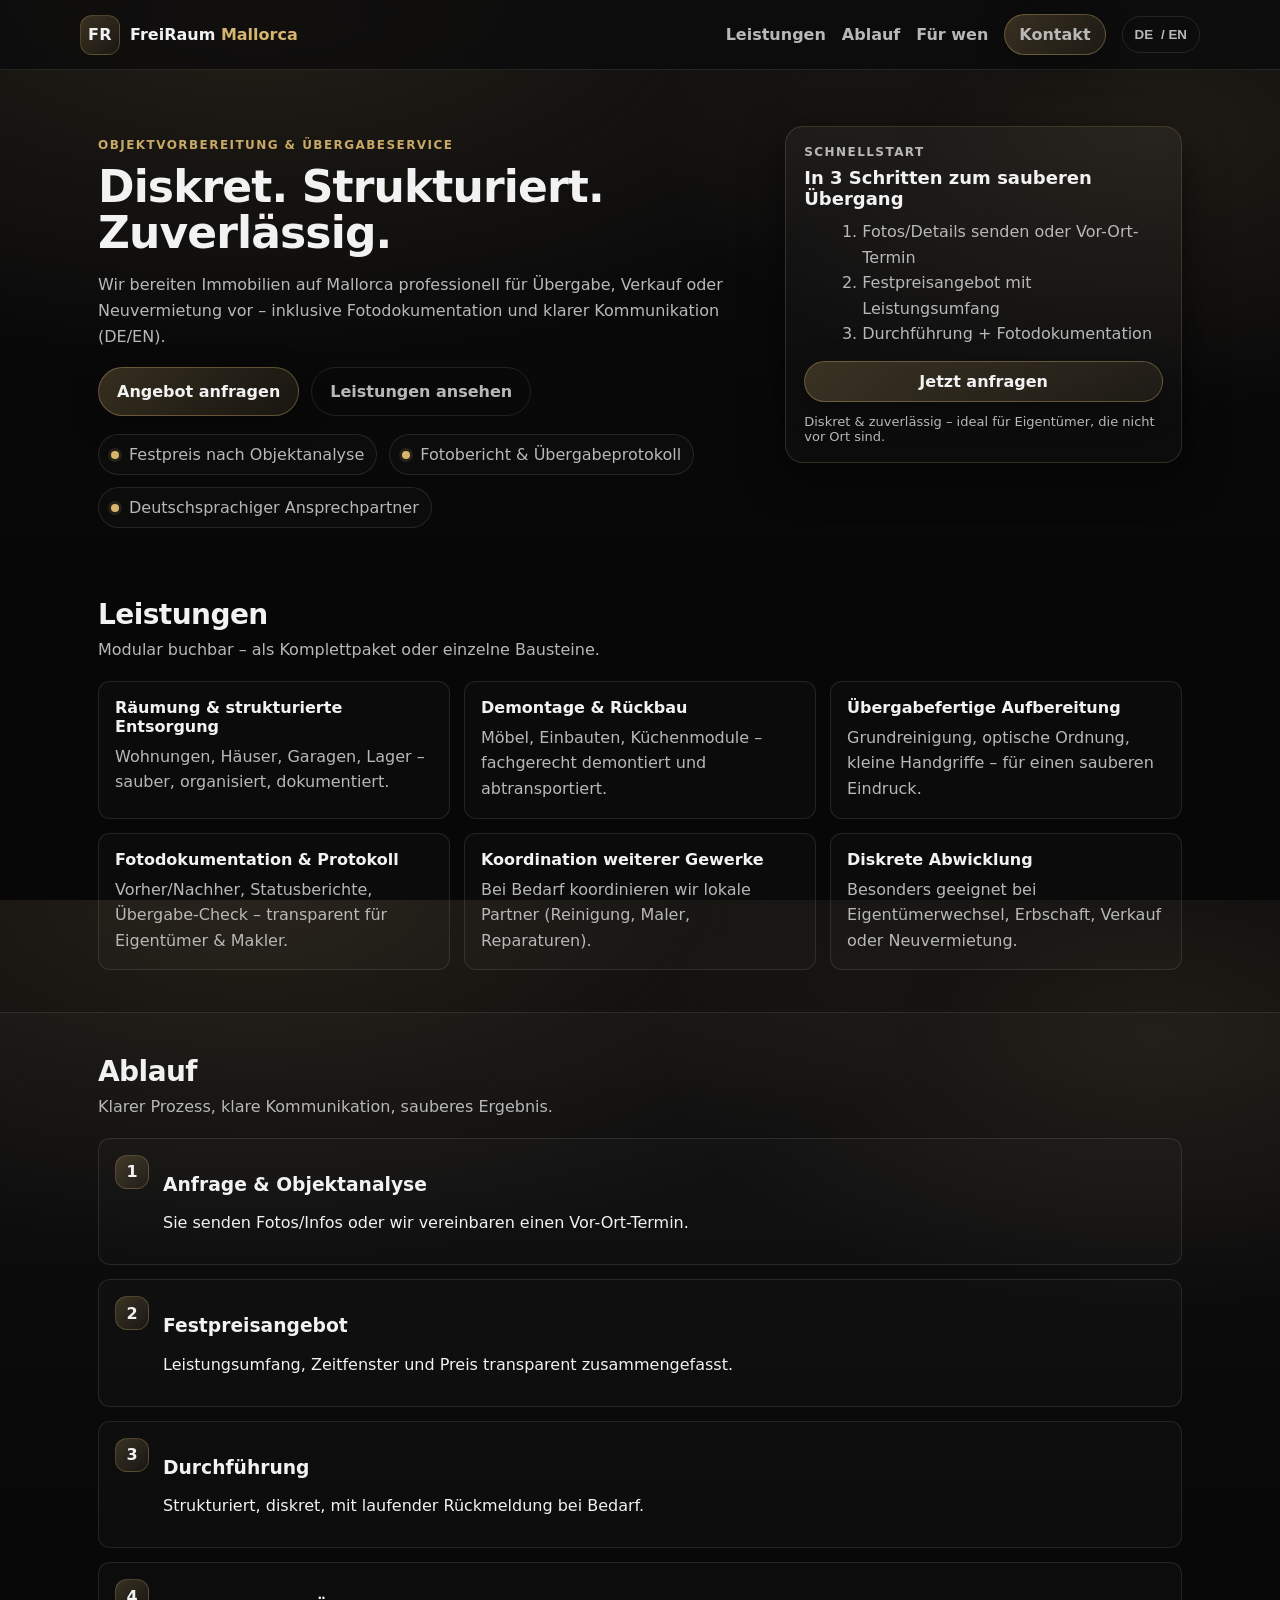
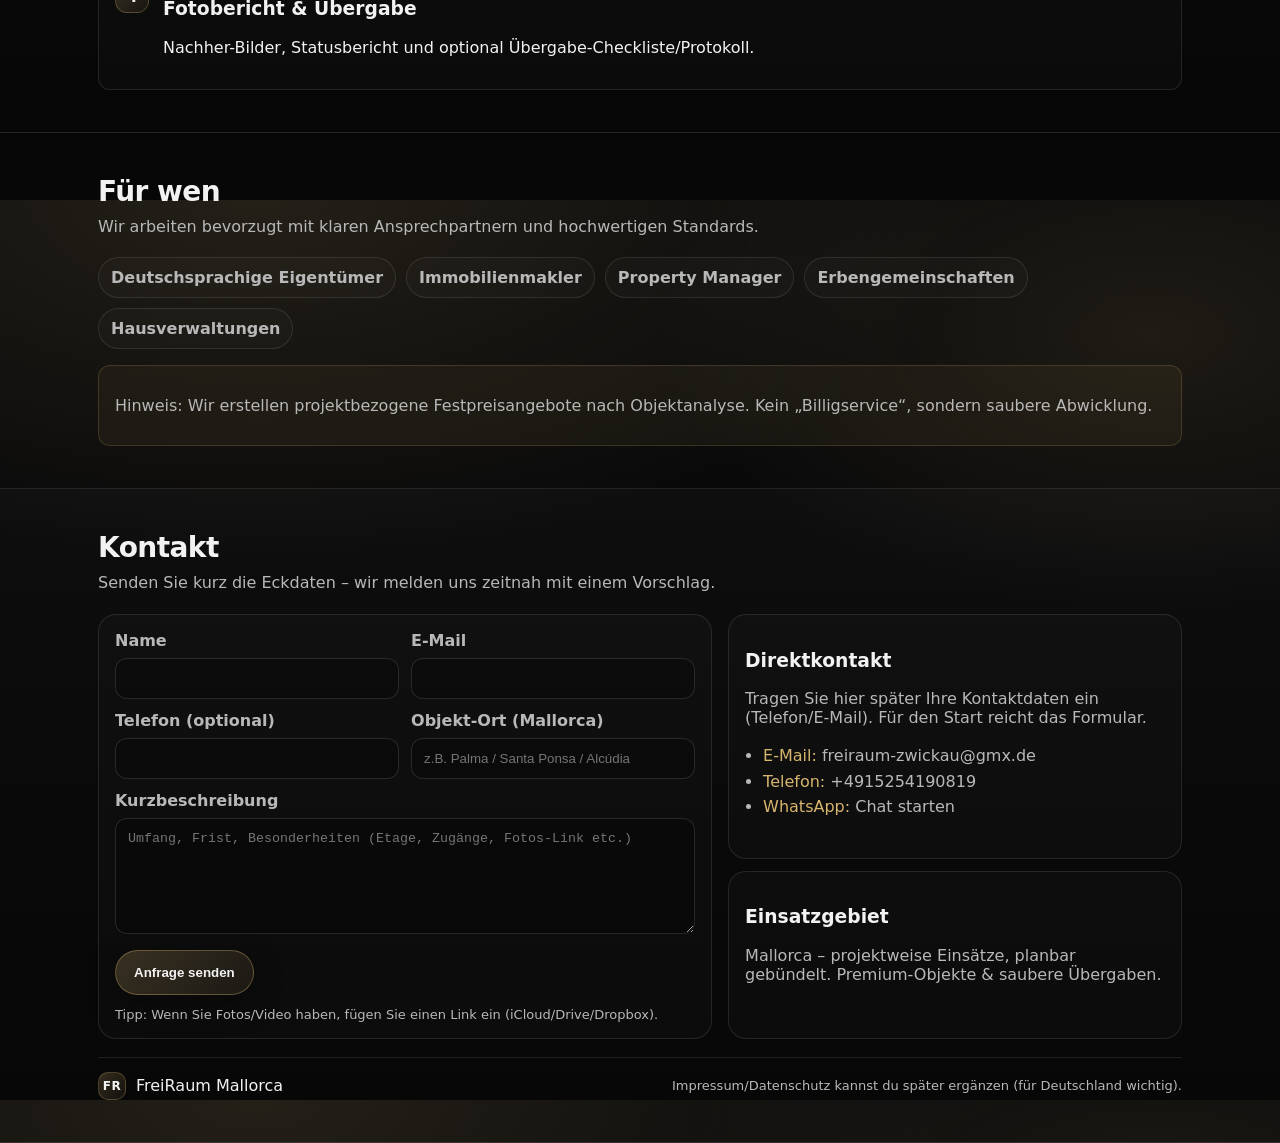
==== index.html @ 73b58bc7 "Add files via upload" ====
<!doctype html>
<html lang="de" data-lang="de">
<head>
  <meta charset="utf-8" />
  <meta name="viewport" content="width=device-width, initial-scale=1" />
  <title>FreiRaum Mallorca – Objektvorbereitung & Übergabeservice</title>
  <meta name="description" content="FreiRaum Mallorca: Diskrete Objektvorbereitung & Übergabeservice für deutschsprachige Eigentümer und Makler auf Mallorca. DE/EN. Struktur, Diskretion, Verlässlichkeit." />
  <meta name="theme-color" content="#0b0b0c" />

  <!-- Open Graph -->
  <meta property="og:title" content="FreiRaum Mallorca" />
  <meta property="og:description" content="Objektvorbereitung & Übergabeservice auf Mallorca – diskret, strukturiert, zuverlässig. DE/EN." />
  <meta property="og:type" content="website" />

  <link rel="stylesheet" href="styles.css" />
</head>

<body>
  <header class="header">
    <div class="container header__inner">
      <a class="brand" href="#top" aria-label="FreiRaum Mallorca">
        <span class="brand__mark">FR</span>
        <span class="brand__name">FreiRaum <span class="gold">Mallorca</span></span>
      </a>

      <nav class="nav">
        <a href="#leistungen" data-i18n="nav.services">Leistungen</a>
        <a href="#ablauf" data-i18n="nav.process">Ablauf</a>
        <a href="#zielgruppen" data-i18n="nav.forWhom">Für wen</a>
        <a href="#kontakt" class="btn btn--sm" data-i18n="nav.contact">Kontakt</a>

        <button class="lang" id="langBtn" type="button" aria-label="Sprache wechseln">
          <span class="lang__pill"><span id="langLabel">DE</span> / EN</span>
        </button>
      </nav>
    </div>
  </header>

  <main id="top">
    <!-- HERO -->
    <section class="hero">
      <div class="container hero__inner">
        <div class="hero__copy">
          <p class="kicker" data-i18n="hero.kicker">Objektvorbereitung & Übergabeservice</p>
          <h1 class="title" data-i18n="hero.title">
            Diskret. Strukturiert. Zuverlässig.
          </h1>
          <p class="subtitle" data-i18n="hero.subtitle">
            Wir bereiten Immobilien auf Mallorca professionell für Übergabe, Verkauf oder Neuvermietung vor – inklusive Fotodokumentation und klarer Kommunikation (DE/EN).
          </p>

          <div class="hero__cta">
            <a class="btn" href="#kontakt" data-i18n="hero.ctaPrimary">Angebot anfragen</a>
            <a class="btn btn--ghost" href="#leistungen" data-i18n="hero.ctaSecondary">Leistungen ansehen</a>
          </div>

          <div class="trust">
            <div class="trust__item">
              <span class="dot"></span><span data-i18n="hero.trust1">Festpreis nach Objektanalyse</span>
            </div>
            <div class="trust__item">
              <span class="dot"></span><span data-i18n="hero.trust2">Fotobericht & Übergabeprotokoll</span>
            </div>
            <div class="trust__item">
              <span class="dot"></span><span data-i18n="hero.trust3">Deutschsprachiger Ansprechpartner</span>
            </div>
          </div>
        </div>

        <div class="hero__card">
          <div class="card">
            <p class="card__eyebrow" data-i18n="card.eyebrow">Schnellstart</p>
            <h3 class="card__title" data-i18n="card.title">In 3 Schritten zum sauberen Übergang</h3>
            <ol class="steps">
              <li data-i18n="card.step1">Fotos/Details senden oder Vor-Ort-Termin</li>
              <li data-i18n="card.step2">Festpreisangebot mit Leistungsumfang</li>
              <li data-i18n="card.step3">Durchführung + Fotodokumentation</li>
            </ol>
            <a class="btn btn--sm btn--wide" href="#kontakt" data-i18n="card.cta">Jetzt anfragen</a>
            <p class="card__note" data-i18n="card.note">
              Diskret & zuverlässig – ideal für Eigentümer, die nicht vor Ort sind.
            </p>
          </div>
        </div>
      </div>
    </section>

    <!-- SERVICES -->
    <section class="section" id="leistungen">
      <div class="container">
        <div class="section__head">
          <h2 data-i18n="services.title">Leistungen</h2>
          <p data-i18n="services.subtitle">Modular buchbar – als Komplettpaket oder einzelne Bausteine.</p>
        </div>

        <div class="grid">
          <article class="tile">
            <h3 data-i18n="services.s1.title">Räumung & strukturierte Entsorgung</h3>
            <p data-i18n="services.s1.desc">Wohnungen, Häuser, Garagen, Lager – sauber, organisiert, dokumentiert.</p>
          </article>
          <article class="tile">
            <h3 data-i18n="services.s2.title">Demontage & Rückbau</h3>
            <p data-i18n="services.s2.desc">Möbel, Einbauten, Küchenmodule – fachgerecht demontiert und abtransportiert.</p>
          </article>
          <article class="tile">
            <h3 data-i18n="services.s3.title">Übergabefertige Aufbereitung</h3>
            <p data-i18n="services.s3.desc">Grundreinigung, optische Ordnung, kleine Handgriffe – für einen sauberen Eindruck.</p>
          </article>
          <article class="tile">
            <h3 data-i18n="services.s4.title">Fotodokumentation & Protokoll</h3>
            <p data-i18n="services.s4.desc">Vorher/Nachher, Statusberichte, Übergabe-Check – transparent für Eigentümer & Makler.</p>
          </article>
          <article class="tile">
            <h3 data-i18n="services.s5.title">Koordination weiterer Gewerke</h3>
            <p data-i18n="services.s5.desc">Bei Bedarf koordinieren wir lokale Partner (Reinigung, Maler, Reparaturen).</p>
          </article>
          <article class="tile">
            <h3 data-i18n="services.s6.title">Diskrete Abwicklung</h3>
            <p data-i18n="services.s6.desc">Besonders geeignet bei Eigentümerwechsel, Erbschaft, Verkauf oder Neuvermietung.</p>
          </article>
        </div>
      </div>
    </section>

    <!-- PROCESS -->
    <section class="section section--alt" id="ablauf">
      <div class="container">
        <div class="section__head">
          <h2 data-i18n="process.title">Ablauf</h2>
          <p data-i18n="process.subtitle">Klarer Prozess, klare Kommunikation, sauberes Ergebnis.</p>
        </div>

        <div class="process">
          <div class="process__item">
            <div class="badge">1</div>
            <div>
              <h3 data-i18n="process.p1.title">Anfrage & Objektanalyse</h3>
              <p data-i18n="process.p1.desc">Sie senden Fotos/Infos oder wir vereinbaren einen Vor-Ort-Termin.</p>
            </div>
          </div>
          <div class="process__item">
            <div class="badge">2</div>
            <div>
              <h3 data-i18n="process.p2.title">Festpreisangebot</h3>
              <p data-i18n="process.p2.desc">Leistungsumfang, Zeitfenster und Preis transparent zusammengefasst.</p>
            </div>
          </div>
          <div class="process__item">
            <div class="badge">3</div>
            <div>
              <h3 data-i18n="process.p3.title">Durchführung</h3>
              <p data-i18n="process.p3.desc">Strukturiert, diskret, mit laufender Rückmeldung bei Bedarf.</p>
            </div>
          </div>
          <div class="process__item">
            <div class="badge">4</div>
            <div>
              <h3 data-i18n="process.p4.title">Fotobericht & Übergabe</h3>
              <p data-i18n="process.p4.desc">Nachher-Bilder, Statusbericht und optional Übergabe-Checkliste/Protokoll.</p>
            </div>
          </div>
        </div>
      </div>
    </section>

    <!-- FOR WHOM -->
    <section class="section" id="zielgruppen">
      <div class="container">
        <div class="section__head">
          <h2 data-i18n="forwhom.title">Für wen</h2>
          <p data-i18n="forwhom.subtitle">Wir arbeiten bevorzugt mit klaren Ansprechpartnern und hochwertigen Standards.</p>
        </div>

        <div class="chips">
          <span class="chip" data-i18n="forwhom.c1">Deutschsprachige Eigentümer</span>
          <span class="chip" data-i18n="forwhom.c2">Immobilienmakler</span>
          <span class="chip" data-i18n="forwhom.c3">Property Manager</span>
          <span class="chip" data-i18n="forwhom.c4">Erbengemeinschaften</span>
          <span class="chip" data-i18n="forwhom.c5">Hausverwaltungen</span>
        </div>

        <div class="note">
          <p data-i18n="forwhom.note">
            Hinweis: Wir erstellen projektbezogene Festpreisangebote nach Objektanalyse. Kein „Billigservice“, sondern saubere Abwicklung.
          </p>
        </div>
      </div>
    </section>

    <!-- CONTACT -->
    <section class="section section--alt" id="kontakt">
      <div class="container">
        <div class="section__head">
          <h2 data-i18n="contact.title">Kontakt</h2>
          <p data-i18n="contact.subtitle">Senden Sie kurz die Eckdaten – wir melden uns zeitnah mit einem Vorschlag.</p>
        </div>

        <div class="contact">
          <form name="freiraum-mallorca" method="POST" data-netlify="true" netlify-honeypot="bot-field" class="form">
            <!-- required for Netlify -->
            <input type="hidden" name="form-name" value="freiraum-mallorca" />
            <p class="hidden">
              <label>Don’t fill this out: <input name="bot-field" /></label>
            </p>

            <div class="form__row">
              <label>
                <span data-i18n="contact.name">Name</span>
                <input name="name" type="text" autocomplete="name" required />
              </label>
              <label>
                <span data-i18n="contact.email">E-Mail</span>
                <input name="email" type="email" autocomplete="email" required />
              </label>
            </div>

            <div class="form__row">
              <label>
                <span data-i18n="contact.phone">Telefon (optional)</span>
                <input name="phone" type="tel" autocomplete="tel" />
              </label>
              <label>
                <span data-i18n="contact.location">Objekt-Ort (Mallorca)</span>
                <input name="location" type="text" placeholder="z.B. Palma / Santa Ponsa / Alcúdia" required />
              </label>
            </div>

            <label>
              <span data-i18n="contact.details">Kurzbeschreibung</span>
              <textarea name="details" rows="6" placeholder="Umfang, Frist, Besonderheiten (Etage, Zugänge, Fotos-Link etc.)" required></textarea>
            </label>

            <div class="form__actions">
              <button class="btn" type="submit" data-i18n="contact.send">Anfrage senden</button>
              <p class="form__hint" data-i18n="contact.hint">
                Tipp: Wenn Sie Fotos/Video haben, fügen Sie einen Link ein (iCloud/Drive/Dropbox).
              </p>
            </div>
          </form>

          <aside class="side">
            <div class="side__box">
              <h3 data-i18n="contact.boxTitle">Direktkontakt</h3>
              <p class="muted" data-i18n="contact.boxDesc">
                Tragen Sie hier später Ihre Kontaktdaten ein (Telefon/E-Mail).
              </p>
              <ul class="list">
                <li><span class="gold">E-Mail:</span> <a class="muted" href="mailto:freiraum-zwickau@gmx.de">freiraum-zwickau@gmx.de</a></li>
<li><span class="gold">Telefon:</span> <span class="muted">+4915254190819</span></li>
<li><span class="gold">WhatsApp:</span> <a class="muted" href="https://wa.me/4915254190819" target="_blank">Chat starten</a></li>
              </ul>





            </div>

            <div class="side__box">
              <h3 data-i18n="contact.boxArea">Einsatzgebiet</h3>
              <p class="muted" data-i18n="contact.boxAreaDesc">
                Mallorca – projektweise Einsätze, planbar gebündelt. Premium-Objekte & saubere Übergaben.
              </p>
            </div>
          </aside>
        </div>

        <footer class="footer">
          <p class="footer__brand">
            <span class="brand__mark brand__mark--sm">FR</span>
            <span>FreiRaum Mallorca</span>
          </p>
          <p class="footer__meta muted">
            <span data-i18n="footer.note">Impressum/Datenschutz kannst du später ergänzen (für Deutschland wichtig).</span>
          </p>
        </footer>
      </div>
    </section>
  </main>

  <script src="script.js"></script>
</body>
</html>
---- styles.css ----
:root{
  --bg:#0b0b0c;
  --bg2:#101013;
  --card:#121216;
  --text:#f2f2f2;
  --muted:#b8b8b8;
  --gold:#d7b56d;
  --gold2:#b99244;
  --line:rgba(255,255,255,.10);
  --shadow:0 12px 40px rgba(0,0,0,.55);
  --radius:18px;
  --radius2:12px;
  --max:1120px;
}

*{box-sizing:border-box}
html,body{height:100%}
body{
  margin:0;
  font-family: ui-sans-serif, system-ui, -apple-system, Segoe UI, Roboto, Helvetica, Arial;
  background: radial-gradient(1200px 600px at 20% 0%, rgba(215,181,109,.12), transparent 60%),
              radial-gradient(900px 500px at 90% 15%, rgba(215,181,109,.10), transparent 55%),
              linear-gradient(180deg, var(--bg), #070708 70%);
  color:var(--text);
}

a{color:inherit; text-decoration:none}
.container{max-width:var(--max); margin:0 auto; padding:0 18px}

.gold{color:var(--gold)}
.muted{color:var(--muted)}
.hidden{display:none}

.header{
  position:sticky; top:0; z-index:50;
  backdrop-filter: blur(10px);
  background: rgba(11,11,12,.72);
  border-bottom:1px solid var(--line);
}
.header__inner{
  display:flex; align-items:center; justify-content:space-between;
  padding:14px 0;
}

.brand{display:flex; align-items:center; gap:10px}
.brand__mark{
  width:40px; height:40px; border-radius:12px;
  display:grid; place-items:center;
  background: linear-gradient(135deg, rgba(215,181,109,.22), rgba(215,181,109,.06));
  border:1px solid rgba(215,181,109,.25);
  font-weight:800; letter-spacing:.5px;
}
.brand__mark--sm{width:28px;height:28px;border-radius:10px;font-size:12px}
.brand__name{font-weight:700}
.nav{display:flex; align-items:center; gap:16px}
.nav a{color:var(--muted); font-weight:600}
.nav a:hover{color:var(--text)}
.lang{background:transparent; border:none; cursor:pointer; padding:0}
.lang__pill{
  display:inline-flex; align-items:center; gap:8px;
  padding:10px 12px;
  border-radius:999px;
  border:1px solid var(--line);
  color:var(--muted);
  font-weight:700;
}

.btn{
  display:inline-flex; align-items:center; justify-content:center;
  padding:14px 18px;
  border-radius:999px;
  border:1px solid rgba(215,181,109,.35);
  background: linear-gradient(135deg, rgba(215,181,109,.22), rgba(215,181,109,.08));
  color:var(--text);
  font-weight:800;
  box-shadow: 0 10px 30px rgba(0,0,0,.35);
}
.btn:hover{border-color:rgba(215,181,109,.55)}
.btn--ghost{
  background:transparent;
  border:1px solid var(--line);
  color:var(--muted);
  box-shadow:none;
}
.btn--ghost:hover{color:var(--text)}
.btn--sm{padding:10px 14px; font-weight:800}
.btn--wide{width:100%}

.hero{padding:56px 0 28px}
.hero__inner{
  display:grid;
  grid-template-columns: 1.25fr .75fr;
  gap:26px;
  align-items:start;
}
.kicker{
  color:rgba(215,181,109,.92);
  font-weight:800;
  letter-spacing:.12em;
  text-transform:uppercase;
  font-size:12px;
}
.title{
  margin:10px 0 10px;
  font-size:44px;
  line-height:1.05;
  letter-spacing:-.02em;
}
.subtitle{
  color:var(--muted);
  font-size:16px;
  line-height:1.6;
  max-width:62ch;
}
.hero__cta{display:flex; gap:12px; margin-top:18px; flex-wrap:wrap}
.trust{display:flex; flex-wrap:wrap; gap:12px; margin-top:18px}
.trust__item{
  display:inline-flex; align-items:center; gap:10px;
  padding:10px 12px;
  border:1px solid var(--line);
  border-radius:999px;
  color:var(--muted);
  background: rgba(255,255,255,.02);
}
.dot{
  width:8px;height:8px;border-radius:999px;
  background: var(--gold);
  box-shadow:0 0 0 3px rgba(215,181,109,.12);
}

.card{
  background: linear-gradient(180deg, rgba(255,255,255,.04), rgba(255,255,255,.02));
  border:1px solid rgba(215,181,109,.18);
  border-radius: var(--radius);
  padding:18px;
  box-shadow: var(--shadow);
}
.card__eyebrow{color:var(--muted); font-weight:800; text-transform:uppercase; letter-spacing:.12em; font-size:12px; margin:0}
.card__title{margin:8px 0 10px; font-size:18px}
.steps{margin:0 0 14px 18px; color:var(--muted); line-height:1.6}
.card__note{margin:12px 0 0; color:var(--muted); font-size:13px}

.section{padding:42px 0}
.section--alt{
  background: linear-gradient(180deg, rgba(255,255,255,.02), rgba(255,255,255,.00));
  border-top:1px solid var(--line);
  border-bottom:1px solid var(--line);
}
.section__head{margin-bottom:18px}
.section__head h2{margin:0 0 6px; font-size:28px; letter-spacing:-.02em}
.section__head p{margin:0; color:var(--muted); line-height:1.6}

.grid{
  display:grid;
  grid-template-columns: repeat(3, 1fr);
  gap:14px;
}
.tile{
  background: rgba(255,255,255,.02);
  border:1px solid var(--line);
  border-radius: var(--radius2);
  padding:16px;
}
.tile h3{margin:0 0 8px; font-size:16px}
.tile p{margin:0; color:var(--muted); line-height:1.6}

.process{display:grid; gap:14px}
.process__item{
  display:flex; gap:14px; align-items:flex-start;
  background: rgba(255,255,255,.02);
  border:1px solid var(--line);
  border-radius: var(--radius2);
  padding:16px;
}
.badge{
  width:34px; height:34px; border-radius:12px;
  display:grid; place-items:center;
  background: linear-gradient(135deg, rgba(215,181,109,.22), rgba(215,181,109,.06));
  border:1px solid rgba(215,181,109,.25);
  font-weight:900;
}

.chips{display:flex; flex-wrap:wrap; gap:10px; margin-top:8px}
.chip{
  padding:10px 12px;
  border-radius:999px;
  border:1px solid var(--line);
  background: rgba(255,255,255,.02);
  color:var(--muted);
  font-weight:700;
}
.note{
  margin-top:16px;
  padding:14px 16px;
  border-radius: var(--radius2);
  border:1px solid rgba(215,181,109,.18);
  background: rgba(215,181,109,.06);
  color: var(--muted);
}

.contact{
  display:grid;
  grid-template-columns: 1.15fr .85fr;
  gap:16px;
}
.form{
  background: rgba(255,255,255,.02);
  border:1px solid var(--line);
  border-radius: var(--radius);
  padding:16px;
}
.form label{display:block; margin-bottom:12px}
.form span{display:block; color:var(--muted); font-weight:700; margin-bottom:8px}
.form input,.form textarea{
  width:100%;
  border-radius: 12px;
  border:1px solid rgba(255,255,255,.12);
  background: rgba(0,0,0,.25);
  color:var(--text);
  padding:12px;
  outline:none;
}
.form input:focus,.form textarea:focus{border-color: rgba(215,181,109,.45)}
.form__row{display:grid; grid-template-columns:1fr 1fr; gap:12px}
.form__actions{display:flex; gap:12px; align-items:center; flex-wrap:wrap}
.form__hint{margin:0; color:var(--muted); font-size:13px}

.side{display:grid; gap:12px}
.side__box{
  background: rgba(255,255,255,.02);
  border:1px solid var(--line);
  border-radius: var(--radius);
  padding:16px;
}
.list{margin:10px 0 0; padding-left:18px; color:var(--muted); line-height:1.6}

.footer{
  margin-top:18px;
  padding-top:14px;
  border-top:1px solid var(--line);
  display:flex;
  align-items:center;
  justify-content:space-between;
  gap:12px;
  flex-wrap:wrap;
}
.footer__brand{display:flex; align-items:center; gap:10px; margin:0}
.footer__meta{margin:0; font-size:13px}

@media (max-width: 920px){
  .hero__inner{grid-template-columns:1fr}
  .grid{grid-template-columns:1fr}
  .contact{grid-template-columns:1fr}
  .form__row{grid-template-columns:1fr}
  .title{font-size:38px}
  .nav a{display:none}
}
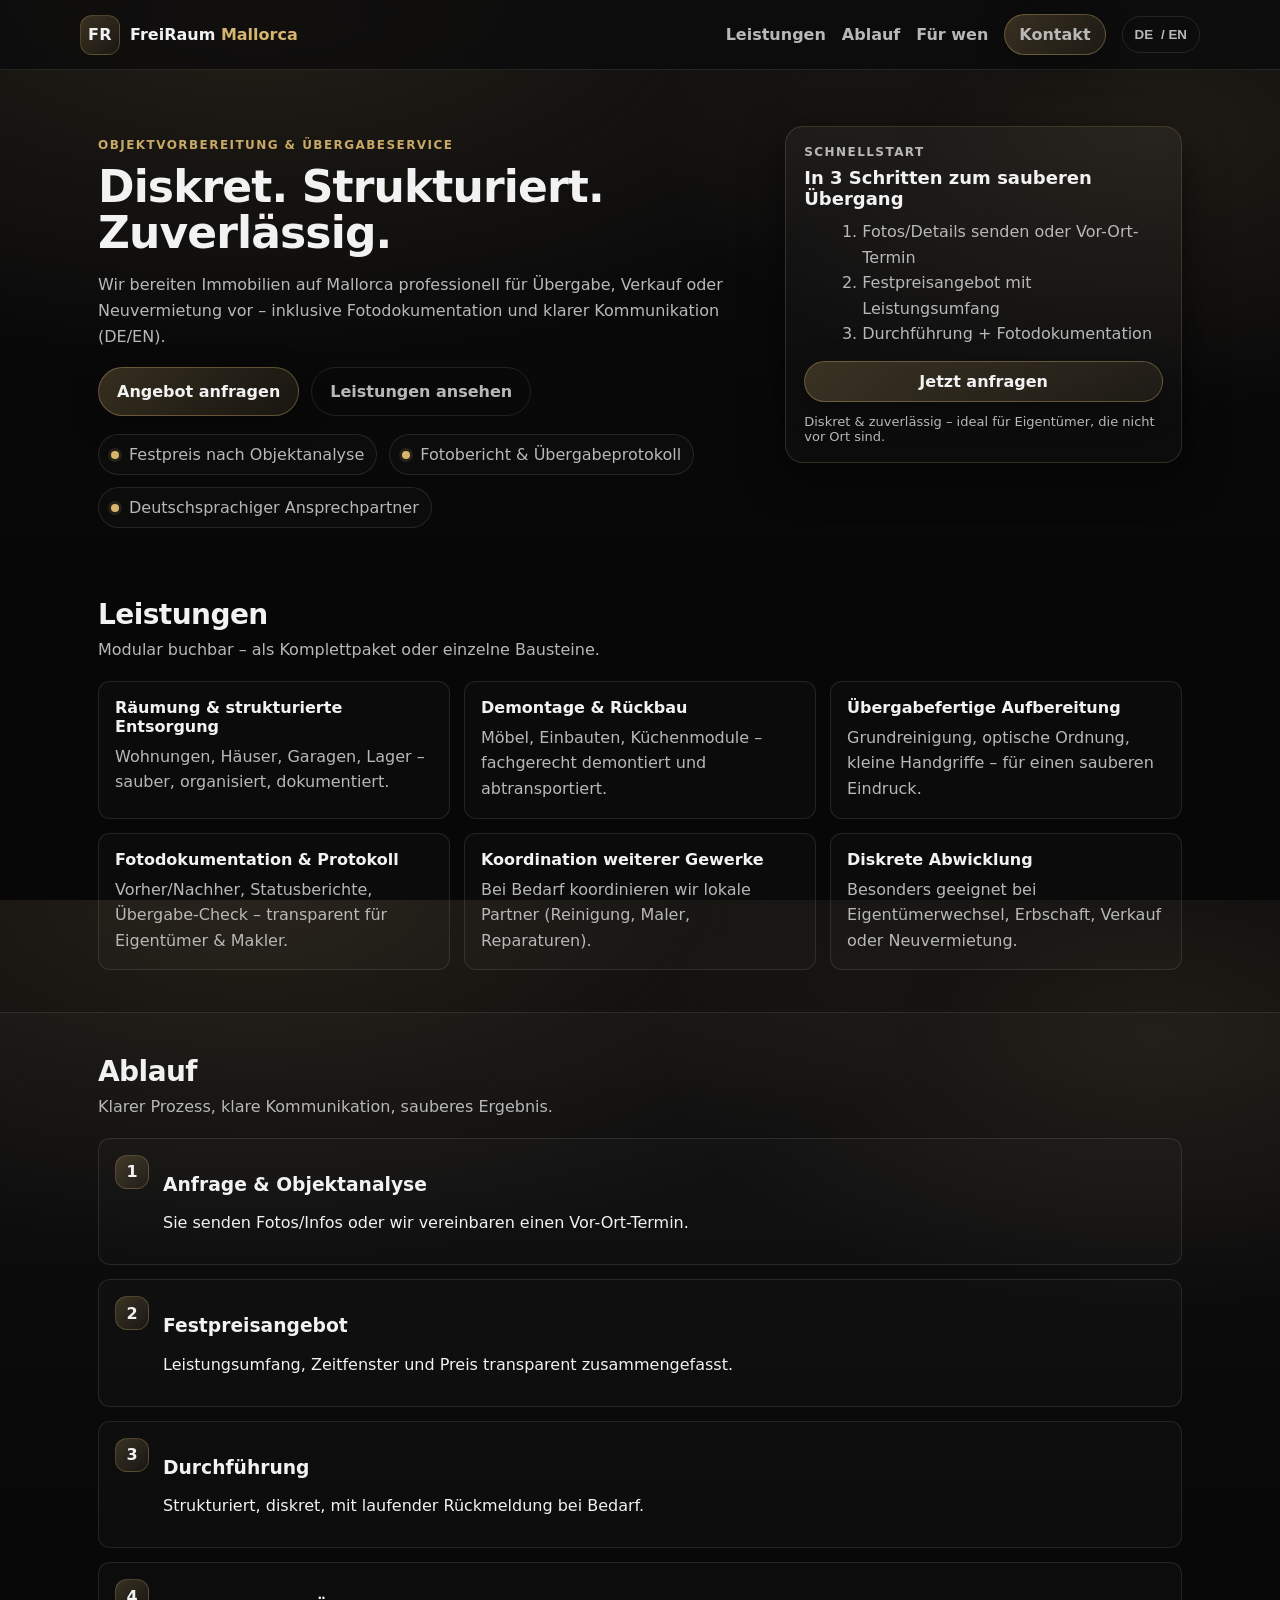
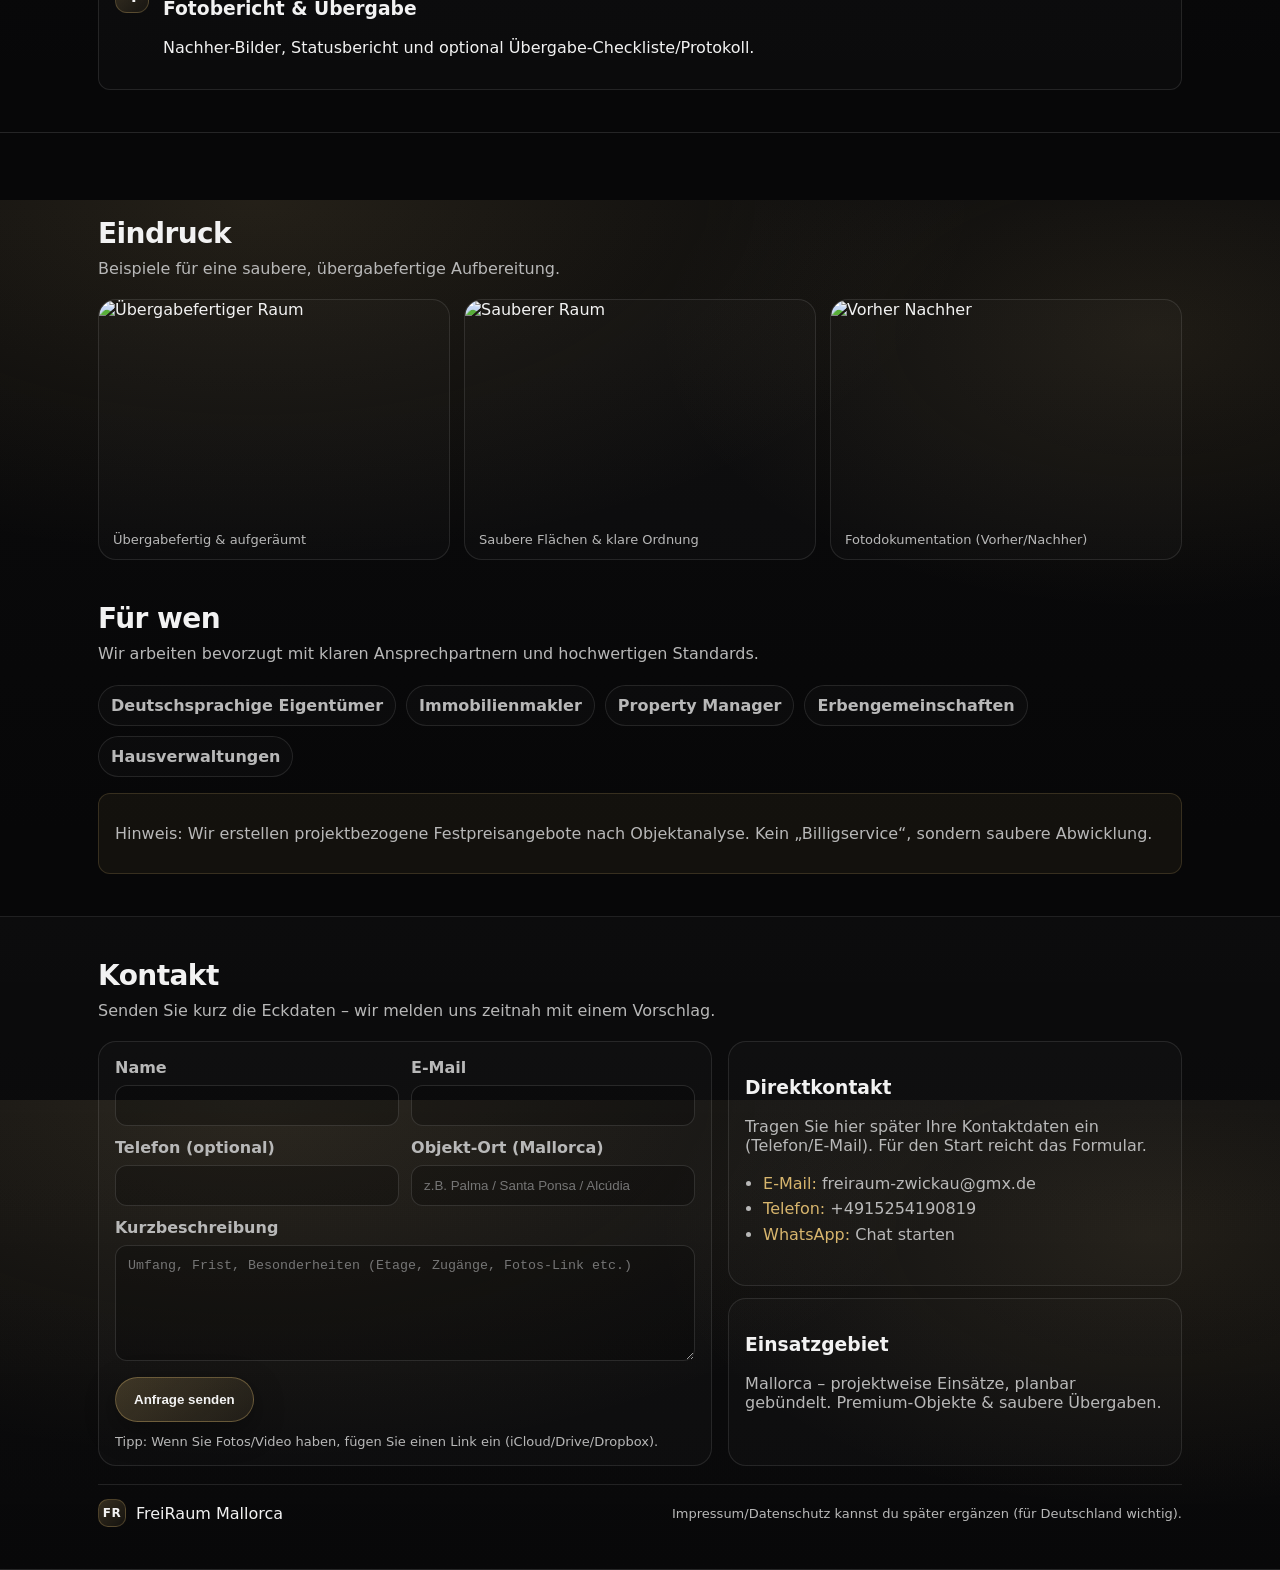
==== commit d6365bb7: "Add files via upload" ====
--- a/index.html
+++ b/index.html
@@ -50,7 +50,7 @@
           </p>
 
           <div class="hero__cta">
-            <a class="btn" href="#kontakt" data-i18n="hero.ctaPrimary">Angebot anfragen</a>
+            <a class="btn" href="#kontakt" data-i18n="hero.ctaPrimary">Kostenfreie Ersteinschätzung</a>
             <a class="btn btn--ghost" href="#leistungen" data-i18n="hero.ctaSecondary">Leistungen ansehen</a>
           </div>
 
@@ -165,6 +165,29 @@
 
     <!-- FOR WHOM -->
     <section class="section" id="zielgruppen">
+      <section class="section" id="eindruck">
+  <div class="container">
+    <div class="section__head">
+      <h2 data-i18n="gallery.title">Eindruck</h2>
+      <p data-i18n="gallery.subtitle">Beispiele für eine saubere, übergabefertige Aufbereitung.</p>
+    </div>
+
+    <div class="gallery">
+      <figure class="shot">
+        <img src="assets/gallery-1.jpg" alt="Übergabefertiger Raum" loading="lazy">
+        <figcaption class="muted">Übergabefertig & aufgeräumt</figcaption>
+      </figure>
+      <figure class="shot">
+        <img src="assets/gallery-2.jpg" alt="Sauberer Raum" loading="lazy">
+        <figcaption class="muted">Saubere Flächen & klare Ordnung</figcaption>
+      </figure>
+      <figure class="shot">
+        <img src="assets/gallery-3.jpg" alt="Vorher Nachher" loading="lazy">
+        <figcaption class="muted">Fotodokumentation (Vorher/Nachher)</figcaption>
+      </figure>
+    </div>
+  </div>
+</section>
       <div class="container">
         <div class="section__head">
           <h2 data-i18n="forwhom.title">Für wen</h2>
--- a/styles.css
+++ b/styles.css
@@ -254,4 +254,36 @@
   .form__row{grid-template-columns:1fr}
   .title{font-size:38px}
   .nav a{display:none}
+}
+.gallery{
+  display:grid;
+  grid-template-columns: repeat(3, 1fr);
+  gap:14px;
+}
+.shot{
+  margin:0;
+  background: rgba(255,255,255,.02);
+  border:1px solid var(--line);
+  border-radius: var(--radius);
+  overflow:hidden;
+}
+.shot img{
+  width:100%;
+  height:220px;
+  object-fit:cover;
+  display:block;
+}
+.shot video{
+  width:100%;
+  height:220px;
+  object-fit:cover;
+  display:block;
+}
+.shot figcaption{
+  padding:12px 14px;
+  font-size:13px;
+}
+@media (max-width: 920px){
+  .gallery{grid-template-columns:1fr;}
+  .shot img{height:200px;}
 }
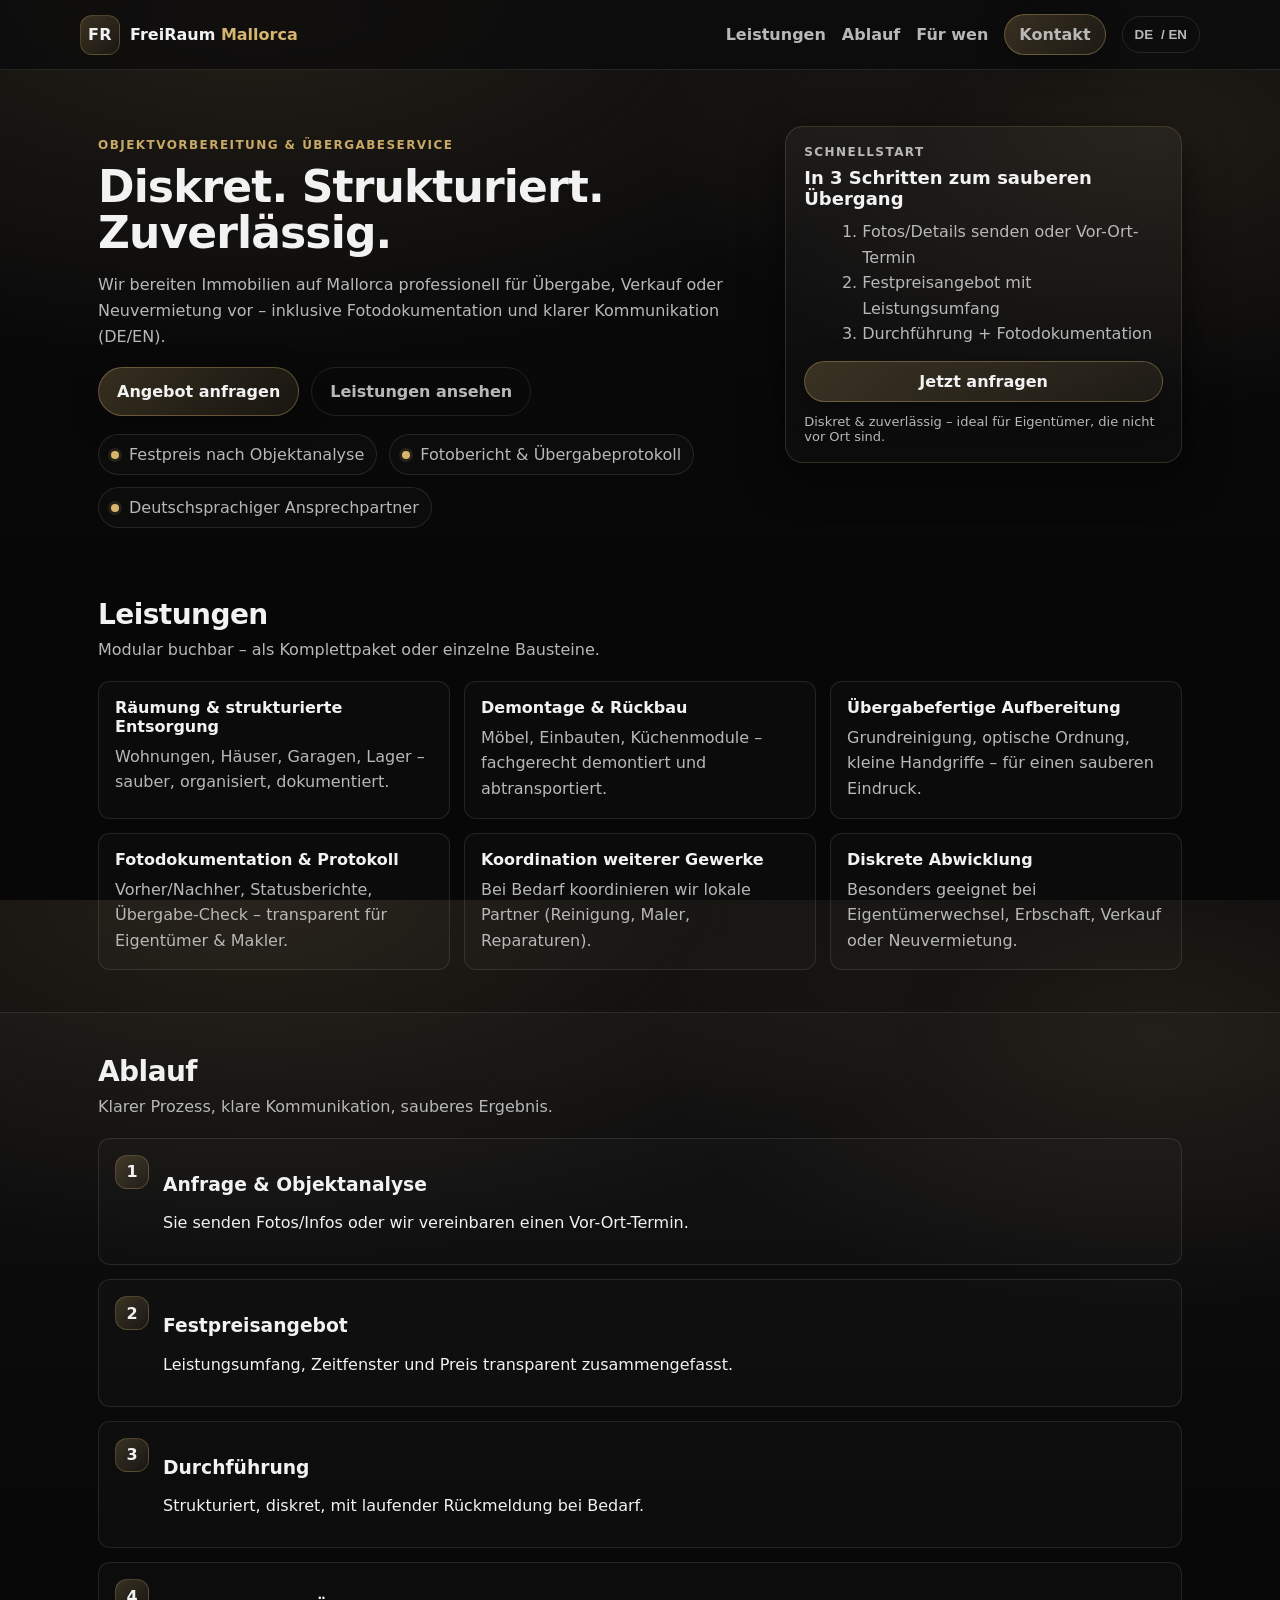
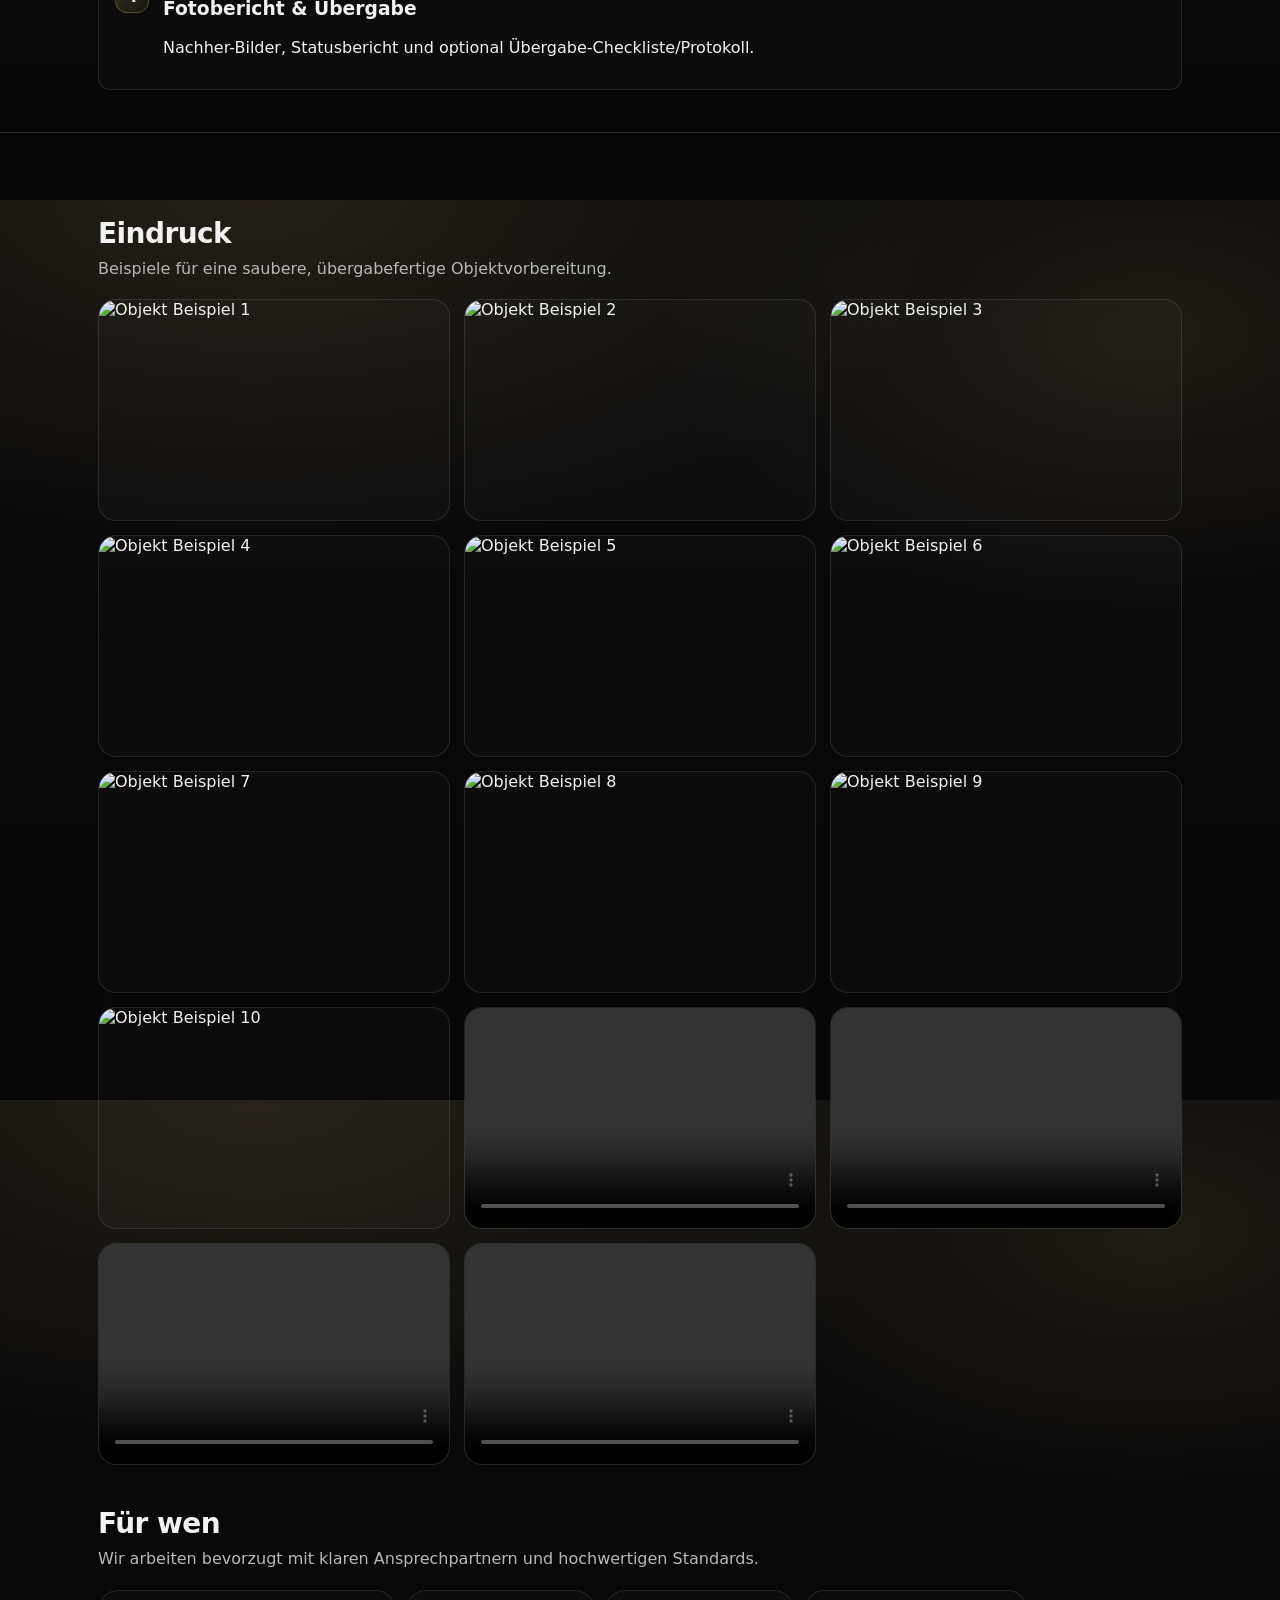
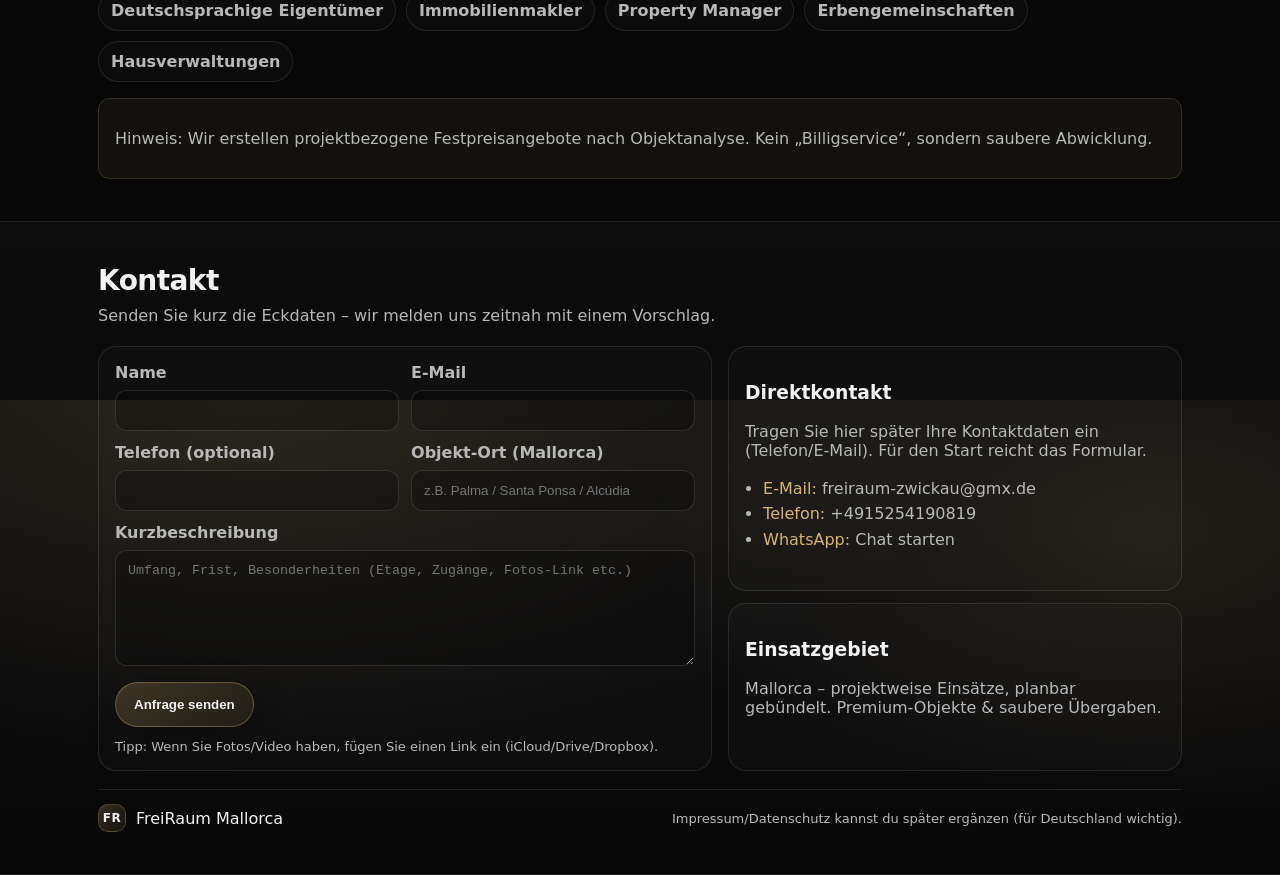
==== commit 9df2fbfa: "Add files via upload" ====
--- a/index.html
+++ b/index.html
@@ -165,26 +165,81 @@
 
     <!-- FOR WHOM -->
     <section class="section" id="zielgruppen">
-      <section class="section" id="eindruck">
+   <section class="section" id="eindruck">
   <div class="container">
     <div class="section__head">
-      <h2 data-i18n="gallery.title">Eindruck</h2>
-      <p data-i18n="gallery.subtitle">Beispiele für eine saubere, übergabefertige Aufbereitung.</p>
+      <h2>Eindruck</h2>
+      <p>Beispiele für eine saubere, übergabefertige Objektvorbereitung.</p>
     </div>
 
     <div class="gallery">
-      <figure class="shot">
-        <img src="assets/gallery-1.jpg" alt="Übergabefertiger Raum" loading="lazy">
-        <figcaption class="muted">Übergabefertig & aufgeräumt</figcaption>
-      </figure>
-      <figure class="shot">
-        <img src="assets/gallery-2.jpg" alt="Sauberer Raum" loading="lazy">
-        <figcaption class="muted">Saubere Flächen & klare Ordnung</figcaption>
-      </figure>
-      <figure class="shot">
-        <img src="assets/gallery-3.jpg" alt="Vorher Nachher" loading="lazy">
-        <figcaption class="muted">Fotodokumentation (Vorher/Nachher)</figcaption>
-      </figure>
+
+      <!-- Bilder -->
+      <figure class="shot">
+        <img src="assets/gallery-1.jpg" alt="Objekt Beispiel 1">
+      </figure>
+
+      <figure class="shot">
+        <img src="assets/gallery-2.jpg" alt="Objekt Beispiel 2">
+      </figure>
+
+      <figure class="shot">
+        <img src="assets/gallery-3.jpg" alt="Objekt Beispiel 3">
+      </figure>
+
+      <figure class="shot">
+        <img src="assets/gallery-4.jpg" alt="Objekt Beispiel 4">
+      </figure>
+
+      <figure class="shot">
+        <img src="assets/gallery-5.jpg" alt="Objekt Beispiel 5">
+      </figure>
+
+      <figure class="shot">
+        <img src="assets/gallery-6.jpg" alt="Objekt Beispiel 6">
+      </figure>
+
+      <figure class="shot">
+        <img src="assets/gallery-7.jpg" alt="Objekt Beispiel 7">
+      </figure>
+
+      <figure class="shot">
+        <img src="assets/gallery-8.jpg" alt="Objekt Beispiel 8">
+      </figure>
+
+      <figure class="shot">
+        <img src="assets/gallery-9.jpg" alt="Objekt Beispiel 9">
+      </figure>
+
+      <figure class="shot">
+        <img src="assets/gallery-10.jpg" alt="Objekt Beispiel 10">
+      </figure>
+
+      <!-- Videos -->
+      <figure class="shot">
+        <video controls>
+          <source src="assets/video-1.mp4" type="video/mp4">
+        </video>
+      </figure>
+
+      <figure class="shot">
+        <video controls>
+          <source src="assets/video-2.mp4" type="video/mp4">
+        </video>
+      </figure>
+
+      <figure class="shot">
+        <video controls>
+          <source src="assets/video-3.mp4" type="video/mp4">
+        </video>
+      </figure>
+
+      <figure class="shot">
+        <video controls>
+          <source src="assets/video-4.mp4" type="video/mp4">
+        </video>
+      </figure>
+
     </div>
   </div>
 </section>
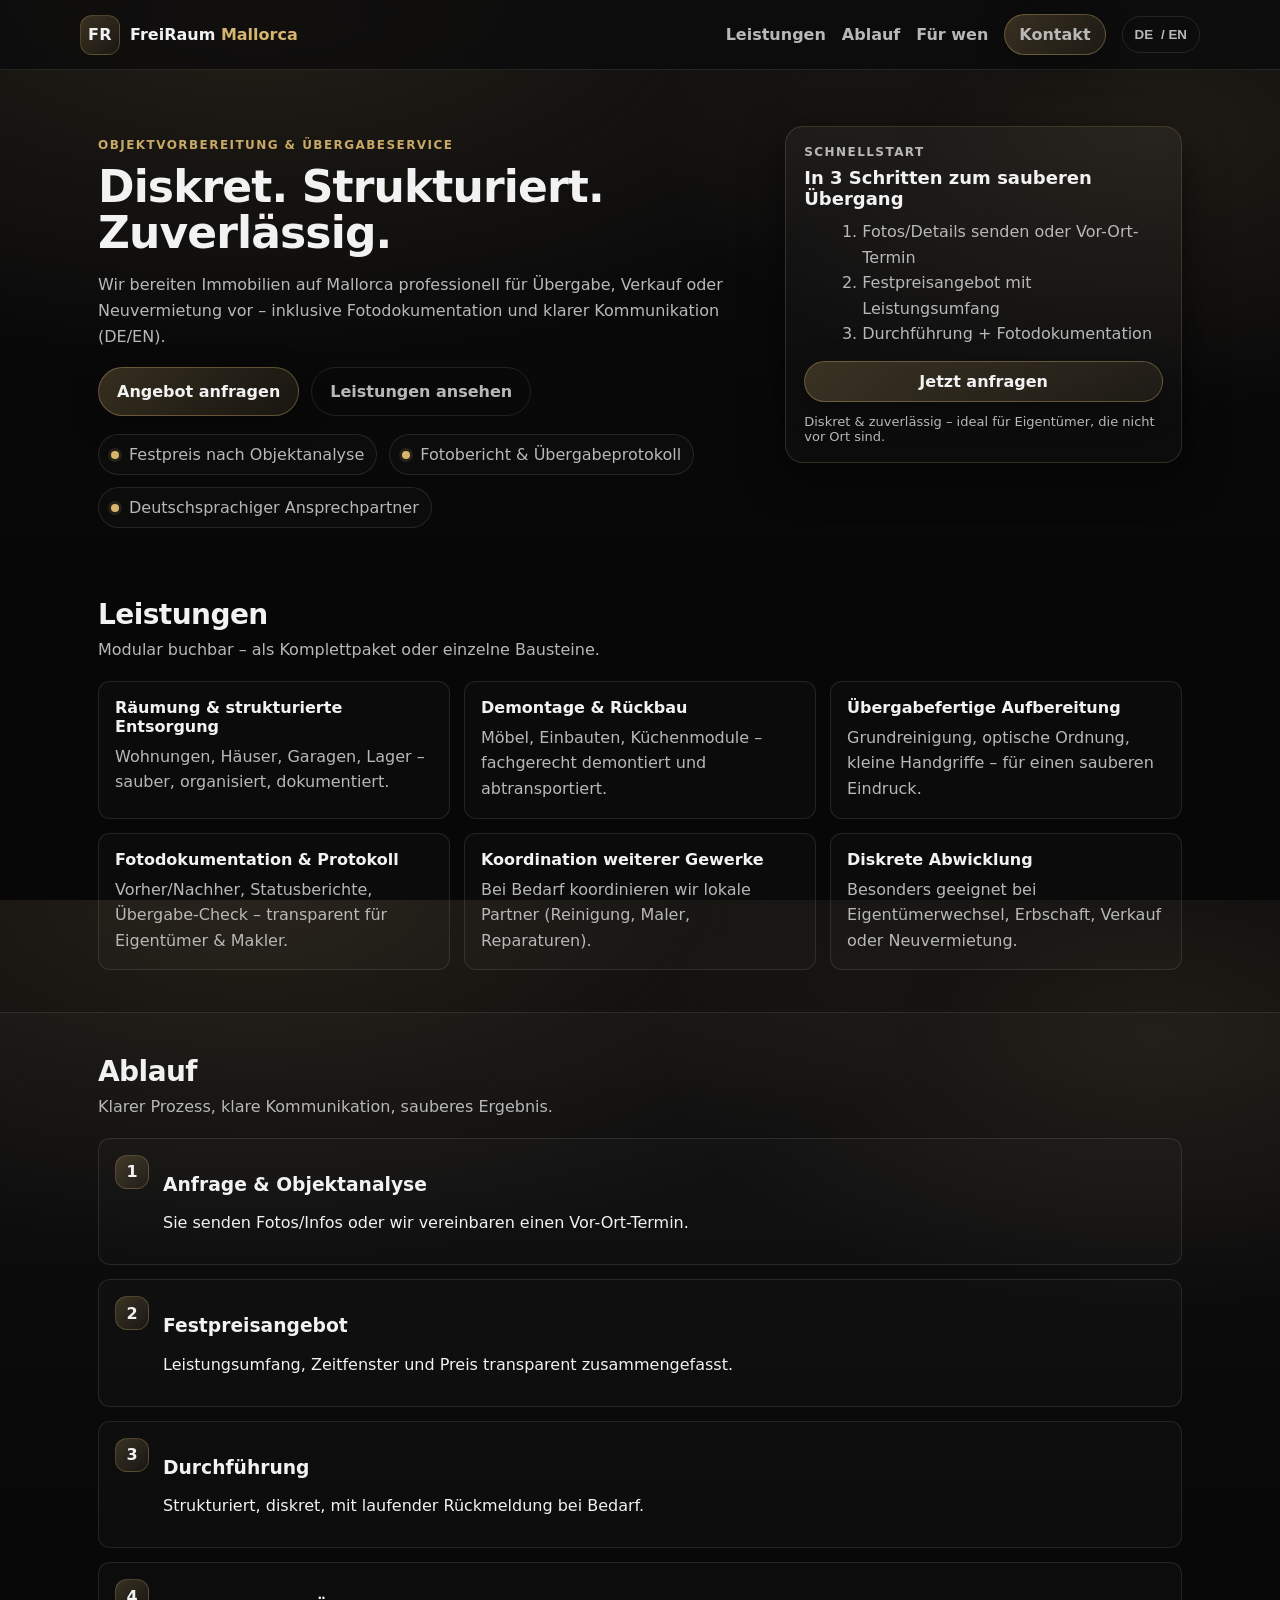
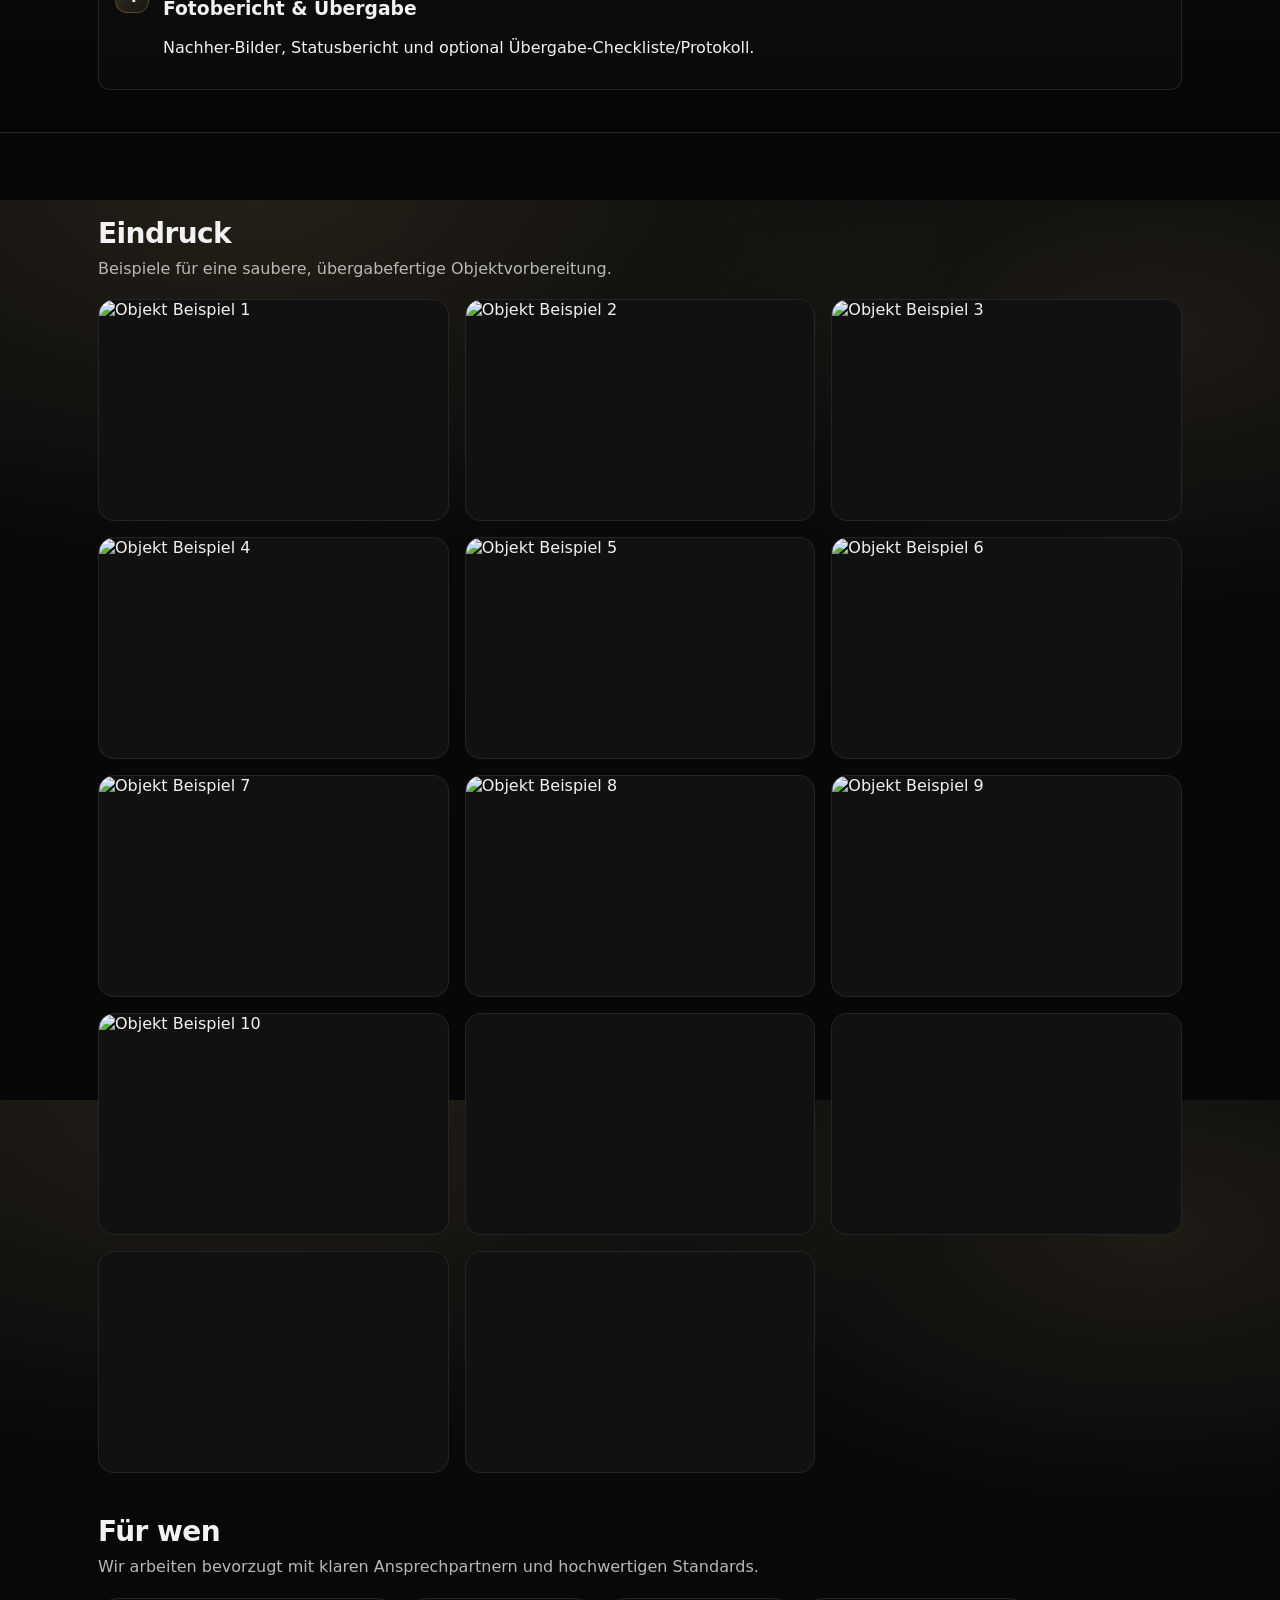
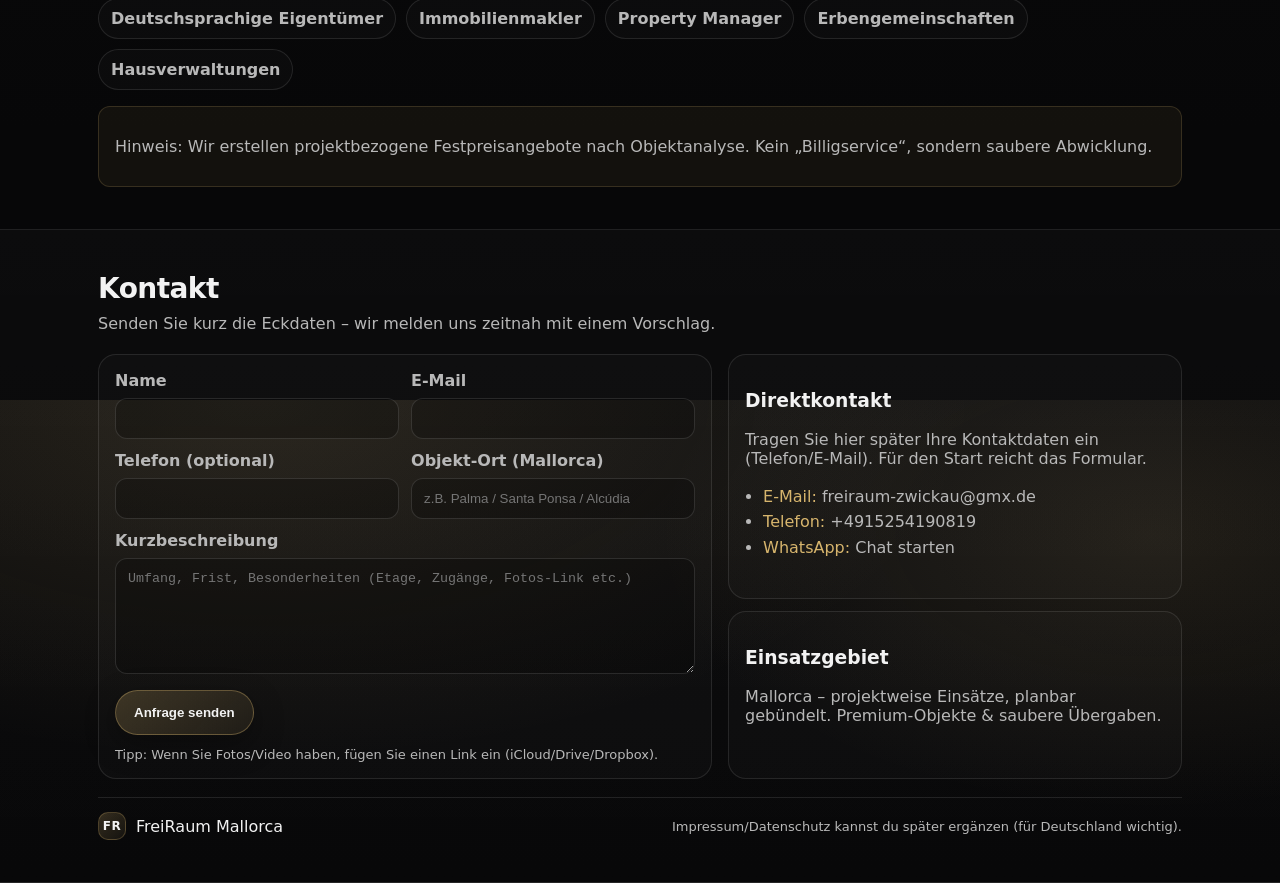
==== commit 01267171: "Add files via upload" ====
--- a/index.html
+++ b/index.html
@@ -174,72 +174,96 @@
 
     <div class="gallery">
 
-      <!-- Bilder -->
-      <figure class="shot">
-        <img src="assets/gallery-1.jpg" alt="Objekt Beispiel 1">
-      </figure>
-
-      <figure class="shot">
-        <img src="assets/gallery-2.jpg" alt="Objekt Beispiel 2">
-      </figure>
-
-      <figure class="shot">
-        <img src="assets/gallery-3.jpg" alt="Objekt Beispiel 3">
-      </figure>
-
-      <figure class="shot">
-        <img src="assets/gallery-4.jpg" alt="Objekt Beispiel 4">
-      </figure>
-
-      <figure class="shot">
-        <img src="assets/gallery-5.jpg" alt="Objekt Beispiel 5">
-      </figure>
-
-      <figure class="shot">
-        <img src="assets/gallery-6.jpg" alt="Objekt Beispiel 6">
-      </figure>
-
-      <figure class="shot">
-        <img src="assets/gallery-7.jpg" alt="Objekt Beispiel 7">
-      </figure>
-
-      <figure class="shot">
-        <img src="assets/gallery-8.jpg" alt="Objekt Beispiel 8">
-      </figure>
-
-      <figure class="shot">
-        <img src="assets/gallery-9.jpg" alt="Objekt Beispiel 9">
-      </figure>
-
-      <figure class="shot">
-        <img src="assets/gallery-10.jpg" alt="Objekt Beispiel 10">
-      </figure>
-
-      <!-- Videos -->
-      <figure class="shot">
-        <video controls>
-          <source src="assets/video-1.mp4" type="video/mp4">
-        </video>
-      </figure>
-
-      <figure class="shot">
-        <video controls>
-          <source src="assets/video-2.mp4" type="video/mp4">
-        </video>
-      </figure>
-
-      <figure class="shot">
-        <video controls>
-          <source src="assets/video-3.mp4" type="video/mp4">
-        </video>
-      </figure>
-
-      <figure class="shot">
-        <video controls>
-          <source src="assets/video-4.mp4" type="video/mp4">
-        </video>
-      </figure>
-
+      <!-- ===== GALERIE ===== -->
+
+<!-- Bilder -->
+<figure class="shot">
+  <a href="assets/gallery-1.jpg" class="lightbox-trigger" data-type="image">
+    <img src="assets/gallery-1.jpg" alt="Objekt Beispiel 1" loading="lazy">
+  </a>
+</figure>
+
+<figure class="shot">
+  <a href="assets/gallery-2.jpg" class="lightbox-trigger" data-type="image">
+    <img src="assets/gallery-2.jpg" alt="Objekt Beispiel 2" loading="lazy">
+  </a>
+</figure>
+
+<figure class="shot">
+  <a href="assets/gallery-3.jpg" class="lightbox-trigger" data-type="image">
+    <img src="assets/gallery-3.jpg" alt="Objekt Beispiel 3" loading="lazy">
+  </a>
+</figure>
+
+<figure class="shot">
+  <a href="assets/gallery-4.jpg" class="lightbox-trigger" data-type="image">
+    <img src="assets/gallery-4.jpg" alt="Objekt Beispiel 4" loading="lazy">
+  </a>
+</figure>
+
+<figure class="shot">
+  <a href="assets/gallery-5.jpg" class="lightbox-trigger" data-type="image">
+    <img src="assets/gallery-5.jpg" alt="Objekt Beispiel 5" loading="lazy">
+  </a>
+</figure>
+
+<figure class="shot">
+  <a href="assets/gallery-6.jpg" class="lightbox-trigger" data-type="image">
+    <img src="assets/gallery-6.jpg" alt="Objekt Beispiel 6" loading="lazy">
+  </a>
+</figure>
+
+<figure class="shot">
+  <a href="assets/gallery-7.jpg" class="lightbox-trigger" data-type="image">
+    <img src="assets/gallery-7.jpg" alt="Objekt Beispiel 7" loading="lazy">
+  </a>
+</figure>
+
+<figure class="shot">
+  <a href="assets/gallery-8.jpg" class="lightbox-trigger" data-type="image">
+    <img src="assets/gallery-8.jpg" alt="Objekt Beispiel 8" loading="lazy">
+  </a>
+</figure>
+
+<figure class="shot">
+  <a href="assets/gallery-9.jpg" class="lightbox-trigger" data-type="image">
+    <img src="assets/gallery-9.jpg" alt="Objekt Beispiel 9" loading="lazy">
+  </a>
+</figure>
+
+<figure class="shot">
+  <a href="assets/gallery-10.jpg" class="lightbox-trigger" data-type="image">
+    <img src="assets/gallery-10.jpg" alt="Objekt Beispiel 10" loading="lazy">
+  </a>
+</figure>
+
+
+<!-- Videos -->
+<figure class="shot">
+  <a href="assets/video-1.mp4" class="lightbox-trigger" data-type="video">
+    <video src="assets/video-1.mp4" muted></video>
+  </a>
+</figure>
+
+<figure class="shot">
+  <a href="assets/video-2.mp4" class="lightbox-trigger" data-type="video">
+    <video src="assets/video-2.mp4" muted></video>
+  </a>
+</figure>
+
+<figure class="shot">
+  <a href="assets/video-3.mp4" class="lightbox-trigger" data-type="video">
+    <video src="assets/video-3.mp4" muted></video>
+  </a>
+</figure>
+
+<figure class="shot">
+  <a href="assets/video-4.mp4" class="lightbox-trigger" data-type="video">
+    <video src="assets/video-4.mp4" muted></video>
+  </a>
+</figure>
+
+<!-- ===== ENDE GALERIE ===== -->
     </div>
   </div>
 </section>
@@ -357,5 +381,9 @@
   </main>
 
   <script src="script.js"></script>
+  <div class="lightbox" id="lightbox">
+  <span class="lightbox-close" id="lightboxClose">&times;</span>
+  <div class="lightbox-content" id="lightboxContent"></div>
+</div>
 </body>
 </html>
--- a/styles.css
+++ b/styles.css
@@ -255,35 +255,61 @@
   .title{font-size:38px}
   .nav a{display:none}
 }
+/* ===== Galerie ===== */
 .gallery{
   display:grid;
   grid-template-columns: repeat(3, 1fr);
-  gap:14px;
+  gap:16px;
 }
 .shot{
   margin:0;
-  background: rgba(255,255,255,.02);
-  border:1px solid var(--line);
-  border-radius: var(--radius);
+  border-radius:16px;
   overflow:hidden;
-}
-.shot img{
-  width:100%;
-  height:220px;
-  object-fit:cover;
-  display:block;
-}
+  border:1px solid rgba(255,255,255,0.08);
+  background:#111;
+}
+.shot img,
 .shot video{
   width:100%;
   height:220px;
   object-fit:cover;
   display:block;
-}
-.shot figcaption{
-  padding:12px 14px;
-  font-size:13px;
-}
-@media (max-width: 920px){
-  .gallery{grid-template-columns:1fr;}
-  .shot img{height:200px;}
+  cursor:pointer;
+  transition: transform 0.3s ease;
+}
+.shot:hover img,
+.shot:hover video{
+  transform: scale(1.05);
+}
+
+/* ===== Lightbox ===== */
+.lightbox{
+  position:fixed;
+  top:0;
+  left:0;
+  width:100%;
+  height:100%;
+  background:rgba(0,0,0,0.9);
+  display:none;
+  align-items:center;
+  justify-content:center;
+  z-index:9999;
+}
+.lightbox-content{
+  max-width:90%;
+  max-height:90%;
+}
+.lightbox-content img,
+.lightbox-content video{
+  width:100%;
+  height:auto;
+  border-radius:12px;
+}
+.lightbox-close{
+  position:absolute;
+  top:20px;
+  right:30px;
+  font-size:40px;
+  color:#fff;
+  cursor:pointer;
 }
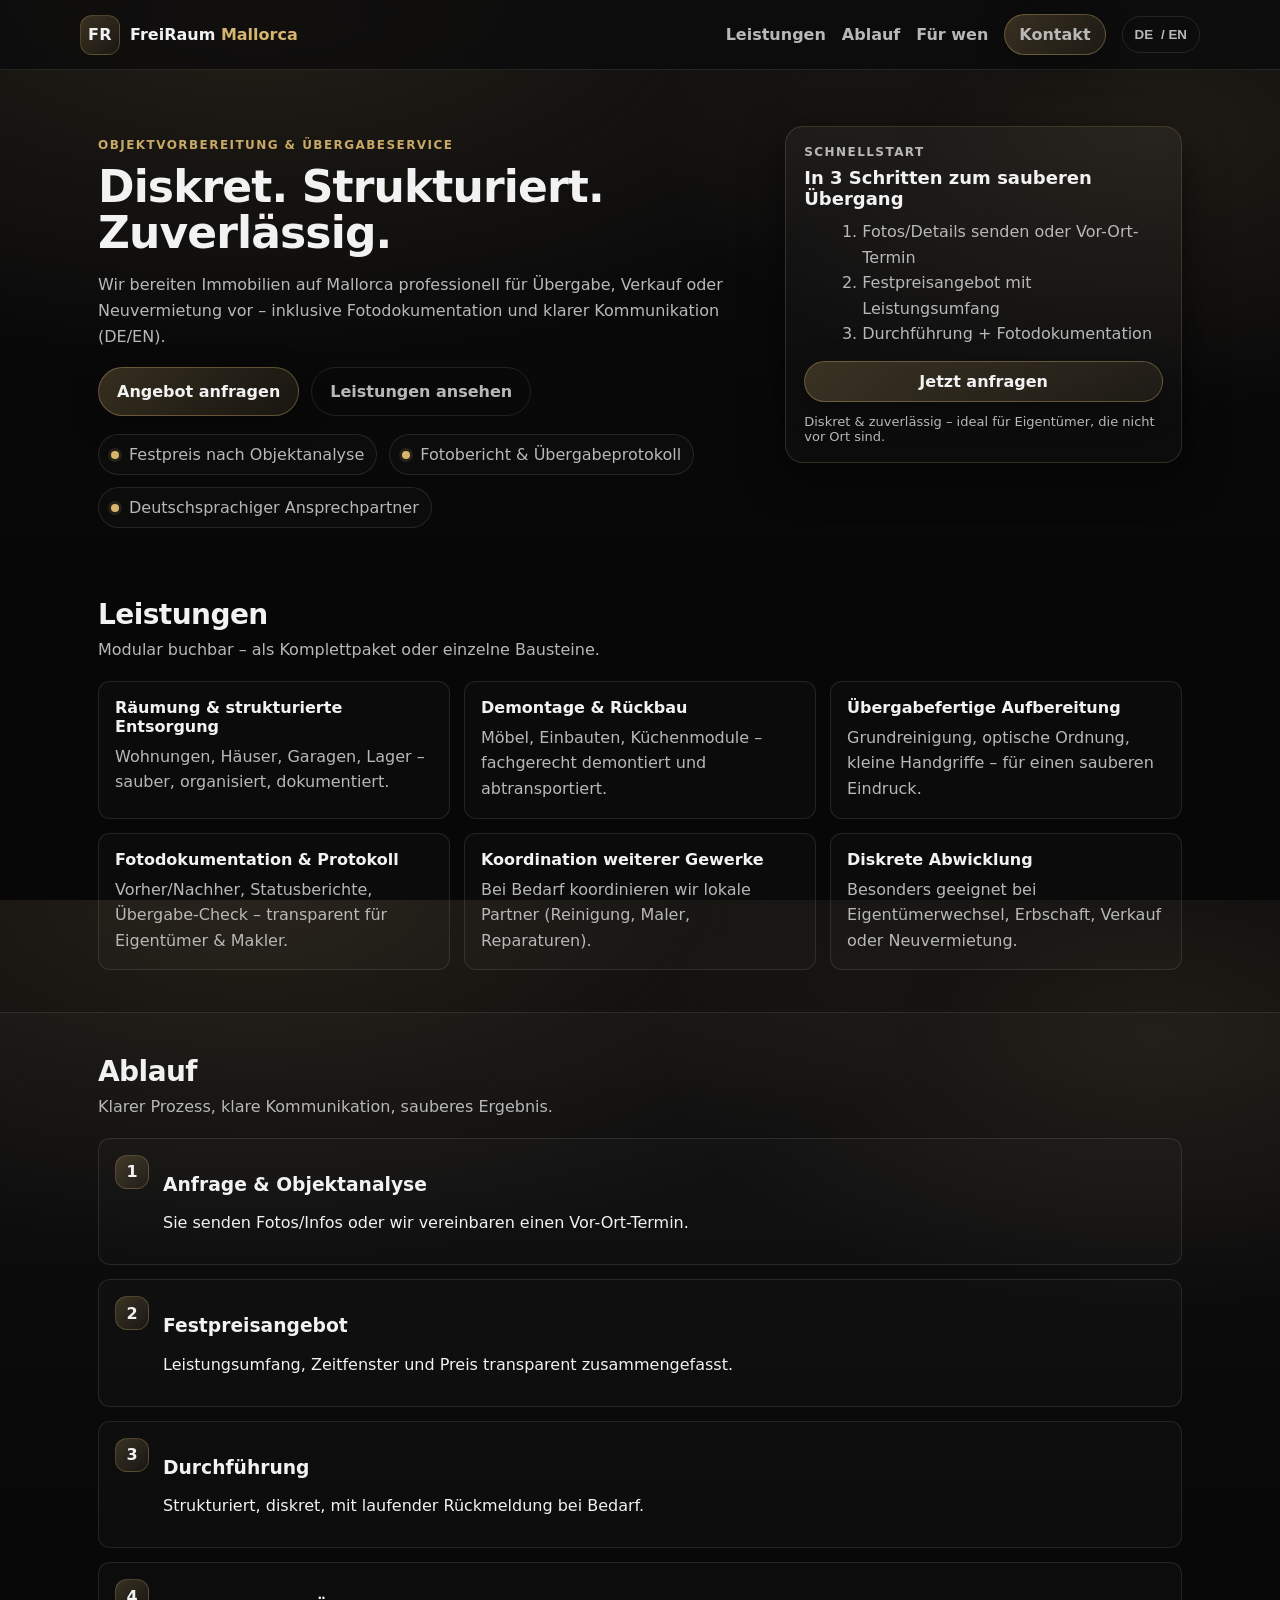
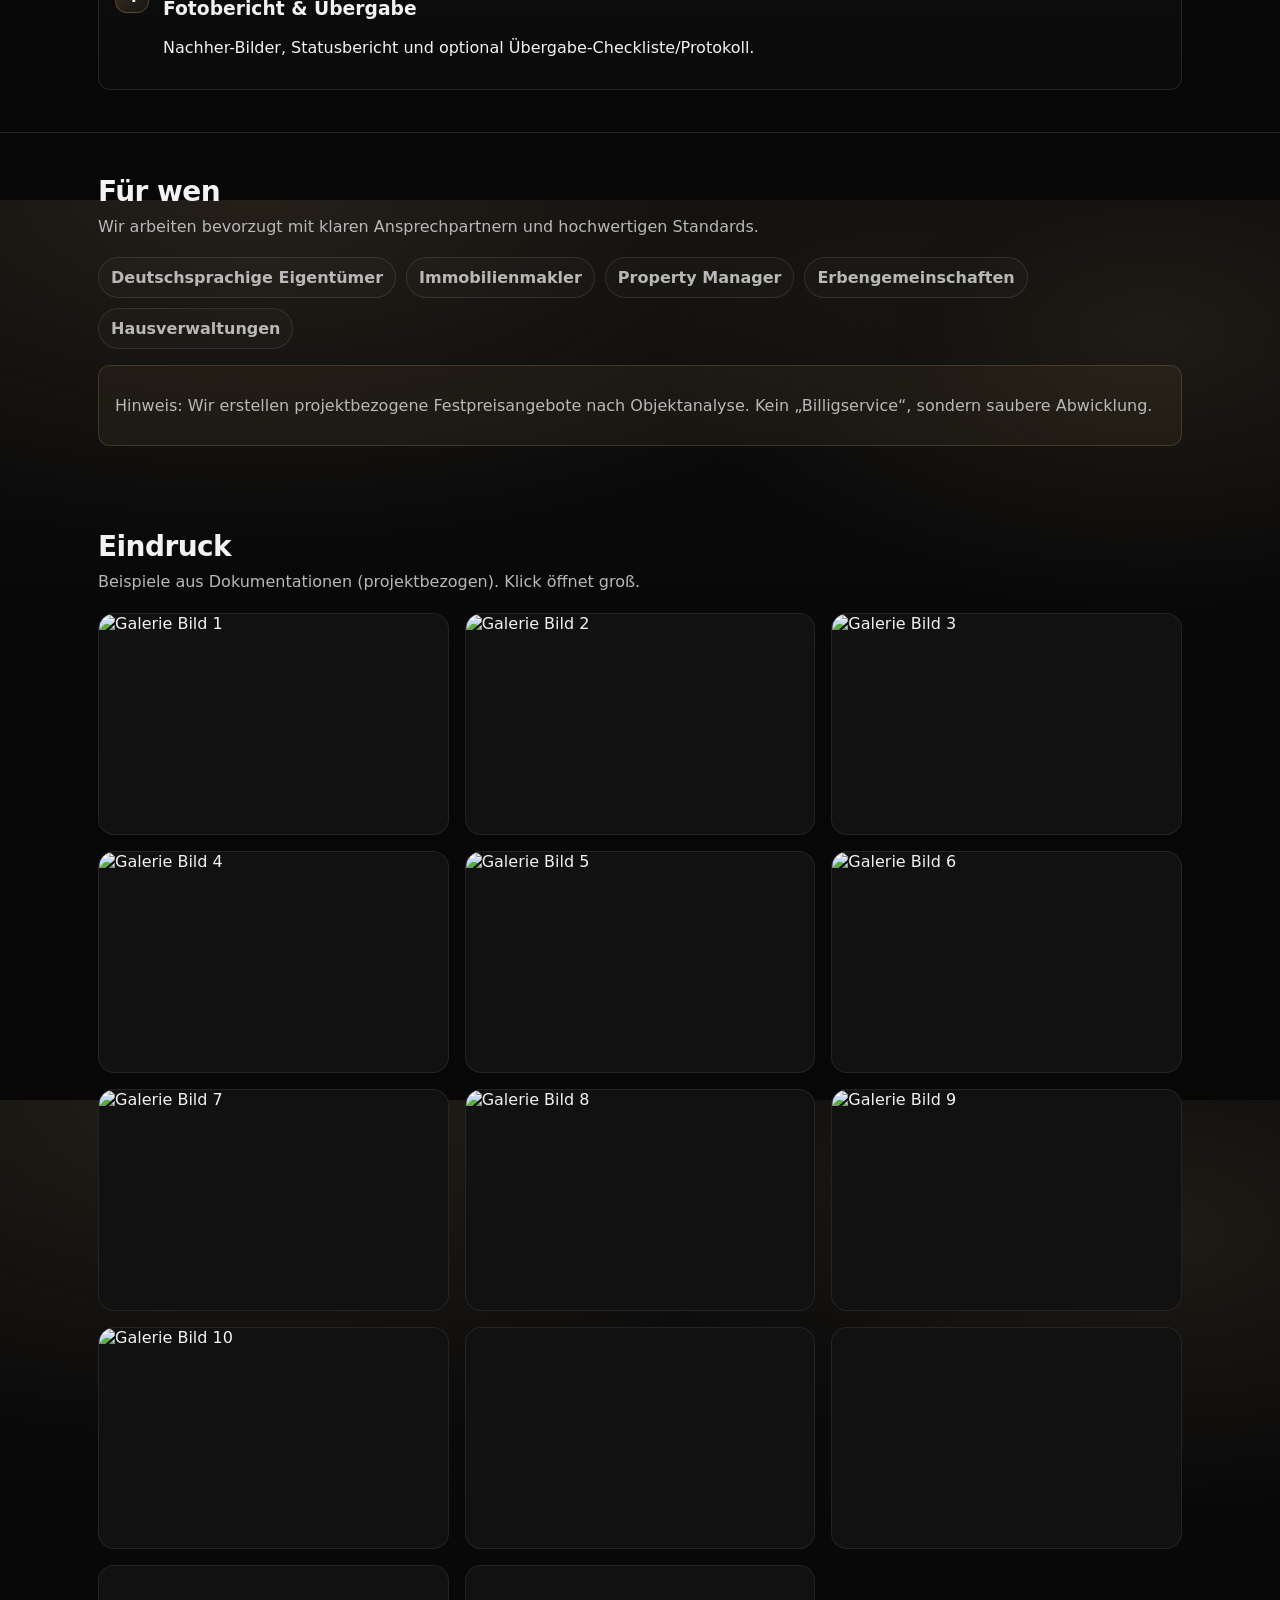
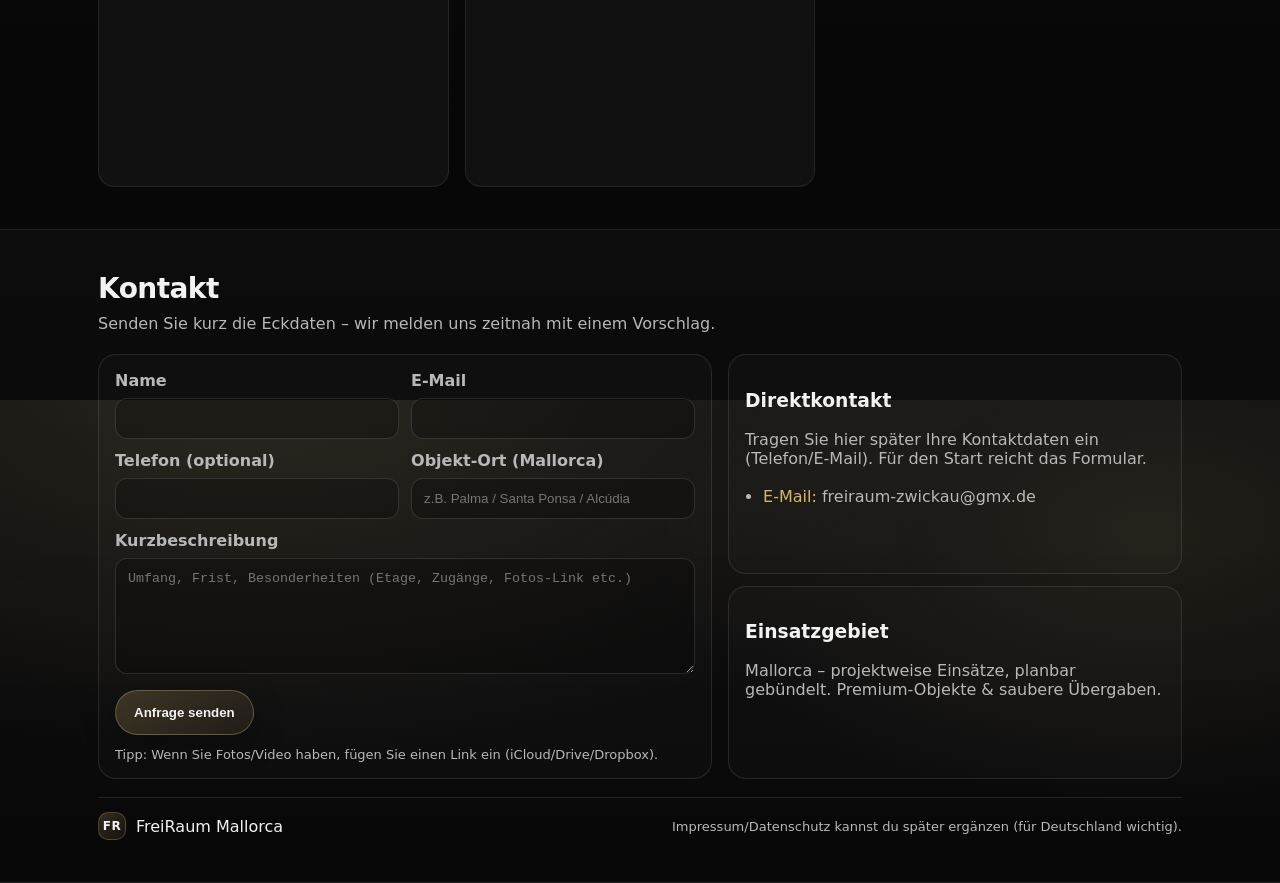
==== commit df25ac59: "Add files via upload" ====
--- a/index.html
+++ b/index.html
@@ -7,7 +7,6 @@
   <meta name="description" content="FreiRaum Mallorca: Diskrete Objektvorbereitung & Übergabeservice für deutschsprachige Eigentümer und Makler auf Mallorca. DE/EN. Struktur, Diskretion, Verlässlichkeit." />
   <meta name="theme-color" content="#0b0b0c" />
 
-  <!-- Open Graph -->
   <meta property="og:title" content="FreiRaum Mallorca" />
   <meta property="og:description" content="Objektvorbereitung & Übergabeservice auf Mallorca – diskret, strukturiert, zuverlässig. DE/EN." />
   <meta property="og:type" content="website" />
@@ -42,15 +41,13 @@
       <div class="container hero__inner">
         <div class="hero__copy">
           <p class="kicker" data-i18n="hero.kicker">Objektvorbereitung & Übergabeservice</p>
-          <h1 class="title" data-i18n="hero.title">
-            Diskret. Strukturiert. Zuverlässig.
-          </h1>
+          <h1 class="title" data-i18n="hero.title">Diskret. Strukturiert. Zuverlässig.</h1>
           <p class="subtitle" data-i18n="hero.subtitle">
             Wir bereiten Immobilien auf Mallorca professionell für Übergabe, Verkauf oder Neuvermietung vor – inklusive Fotodokumentation und klarer Kommunikation (DE/EN).
           </p>
 
           <div class="hero__cta">
-            <a class="btn" href="#kontakt" data-i18n="hero.ctaPrimary">Kostenfreie Ersteinschätzung</a>
+            <a class="btn" href="#kontakt" data-i18n="hero.ctaPrimary">Angebot anfragen</a>
             <a class="btn btn--ghost" href="#leistungen" data-i18n="hero.ctaSecondary">Leistungen ansehen</a>
           </div>
 
@@ -77,9 +74,7 @@
               <li data-i18n="card.step3">Durchführung + Fotodokumentation</li>
             </ol>
             <a class="btn btn--sm btn--wide" href="#kontakt" data-i18n="card.cta">Jetzt anfragen</a>
-            <p class="card__note" data-i18n="card.note">
-              Diskret & zuverlässig – ideal für Eigentümer, die nicht vor Ort sind.
-            </p>
+            <p class="card__note" data-i18n="card.note">Diskret & zuverlässig – ideal für Eigentümer, die nicht vor Ort sind.</p>
           </div>
         </div>
       </div>
@@ -165,108 +160,6 @@
 
     <!-- FOR WHOM -->
     <section class="section" id="zielgruppen">
-   <section class="section" id="eindruck">
-  <div class="container">
-    <div class="section__head">
-      <h2>Eindruck</h2>
-      <p>Beispiele für eine saubere, übergabefertige Objektvorbereitung.</p>
-    </div>
-
-    <div class="gallery">
-
-      <!-- ===== GALERIE ===== -->
-
-<!-- Bilder -->
-<figure class="shot">
-  <a href="assets/gallery-1.jpg" class="lightbox-trigger" data-type="image">
-    <img src="assets/gallery-1.jpg" alt="Objekt Beispiel 1" loading="lazy">
-  </a>
-</figure>
-
-<figure class="shot">
-  <a href="assets/gallery-2.jpg" class="lightbox-trigger" data-type="image">
-    <img src="assets/gallery-2.jpg" alt="Objekt Beispiel 2" loading="lazy">
-  </a>
-</figure>
-
-<figure class="shot">
-  <a href="assets/gallery-3.jpg" class="lightbox-trigger" data-type="image">
-    <img src="assets/gallery-3.jpg" alt="Objekt Beispiel 3" loading="lazy">
-  </a>
-</figure>
-
-<figure class="shot">
-  <a href="assets/gallery-4.jpg" class="lightbox-trigger" data-type="image">
-    <img src="assets/gallery-4.jpg" alt="Objekt Beispiel 4" loading="lazy">
-  </a>
-</figure>
-
-<figure class="shot">
-  <a href="assets/gallery-5.jpg" class="lightbox-trigger" data-type="image">
-    <img src="assets/gallery-5.jpg" alt="Objekt Beispiel 5" loading="lazy">
-  </a>
-</figure>
-
-<figure class="shot">
-  <a href="assets/gallery-6.jpg" class="lightbox-trigger" data-type="image">
-    <img src="assets/gallery-6.jpg" alt="Objekt Beispiel 6" loading="lazy">
-  </a>
-</figure>
-
-<figure class="shot">
-  <a href="assets/gallery-7.jpg" class="lightbox-trigger" data-type="image">
-    <img src="assets/gallery-7.jpg" alt="Objekt Beispiel 7" loading="lazy">
-  </a>
-</figure>
-
-<figure class="shot">
-  <a href="assets/gallery-8.jpg" class="lightbox-trigger" data-type="image">
-    <img src="assets/gallery-8.jpg" alt="Objekt Beispiel 8" loading="lazy">
-  </a>
-</figure>
-
-<figure class="shot">
-  <a href="assets/gallery-9.jpg" class="lightbox-trigger" data-type="image">
-    <img src="assets/gallery-9.jpg" alt="Objekt Beispiel 9" loading="lazy">
-  </a>
-</figure>
-
-<figure class="shot">
-  <a href="assets/gallery-10.jpg" class="lightbox-trigger" data-type="image">
-    <img src="assets/gallery-10.jpg" alt="Objekt Beispiel 10" loading="lazy">
-  </a>
-</figure>
-
-
-<!-- Videos -->
-<figure class="shot">
-  <a href="assets/video-1.mp4" class="lightbox-trigger" data-type="video">
-    <video src="assets/video-1.mp4" muted></video>
-  </a>
-</figure>
-
-<figure class="shot">
-  <a href="assets/video-2.mp4" class="lightbox-trigger" data-type="video">
-    <video src="assets/video-2.mp4" muted></video>
-  </a>
-</figure>
-
-<figure class="shot">
-  <a href="assets/video-3.mp4" class="lightbox-trigger" data-type="video">
-    <video src="assets/video-3.mp4" muted></video>
-  </a>
-</figure>
-
-<figure class="shot">
-  <a href="assets/video-4.mp4" class="lightbox-trigger" data-type="video">
-    <video src="assets/video-4.mp4" muted></video>
-  </a>
-</figure>
-
-<!-- ===== ENDE GALERIE ===== -->
-    </div>
-  </div>
-</section>
       <div class="container">
         <div class="section__head">
           <h2 data-i18n="forwhom.title">Für wen</h2>
@@ -289,6 +182,60 @@
       </div>
     </section>
 
+    <!-- GALLERY -->
+    <section class="section" id="eindruck">
+      <div class="container">
+        <div class="section__head">
+          <h2>Eindruck</h2>
+          <p>Beispiele aus Dokumentationen (projektbezogen). Klick öffnet groß.</p>
+        </div>
+
+        <div class="gallery">
+          <!-- Images 1–10 -->
+          <figure class="shot"><a href="./assets/gallery-1.jpg" class="lightbox-trigger" data-type="image"><img src="./assets/gallery-1.jpg" alt="Galerie Bild 1" loading="lazy"></a></figure>
+          <figure class="shot"><a href="./assets/gallery-2.jpg" class="lightbox-trigger" data-type="image"><img src="./assets/gallery-2.jpg" alt="Galerie Bild 2" loading="lazy"></a></figure>
+          <figure class="shot"><a href="./assets/gallery-3.jpg" class="lightbox-trigger" data-type="image"><img src="./assets/gallery-3.jpg" alt="Galerie Bild 3" loading="lazy"></a></figure>
+          <figure class="shot"><a href="./assets/gallery-4.jpg" class="lightbox-trigger" data-type="image"><img src="./assets/gallery-4.jpg" alt="Galerie Bild 4" loading="lazy"></a></figure>
+          <figure class="shot"><a href="./assets/gallery-5.jpg" class="lightbox-trigger" data-type="image"><img src="./assets/gallery-5.jpg" alt="Galerie Bild 5" loading="lazy"></a></figure>
+          <figure class="shot"><a href="./assets/gallery-6.jpg" class="lightbox-trigger" data-type="image"><img src="./assets/gallery-6.jpg" alt="Galerie Bild 6" loading="lazy"></a></figure>
+          <figure class="shot"><a href="./assets/gallery-7.jpg" class="lightbox-trigger" data-type="image"><img src="./assets/gallery-7.jpg" alt="Galerie Bild 7" loading="lazy"></a></figure>
+          <figure class="shot"><a href="./assets/gallery-8.jpg" class="lightbox-trigger" data-type="image"><img src="./assets/gallery-8.jpg" alt="Galerie Bild 8" loading="lazy"></a></figure>
+          <figure class="shot"><a href="./assets/gallery-9.jpg" class="lightbox-trigger" data-type="image"><img src="./assets/gallery-9.jpg" alt="Galerie Bild 9" loading="lazy"></a></figure>
+          <figure class="shot"><a href="./assets/gallery-10.jpg" class="lightbox-trigger" data-type="image"><img src="./assets/gallery-10.jpg" alt="Galerie Bild 10" loading="lazy"></a></figure>
+
+          <!-- Videos 1–4 (thumbnail = first frame). Click opens in lightbox with controls -->
+          <figure class="shot">
+            <a href="./assets/video-1.mp4" class="lightbox-trigger" data-type="video">
+              <video muted playsinline preload="metadata">
+                <source src="./assets/video-1.mp4" type="video/mp4">
+              </video>
+            </a>
+          </figure>
+          <figure class="shot">
+            <a href="./assets/video-2.mp4" class="lightbox-trigger" data-type="video">
+              <video muted playsinline preload="metadata">
+                <source src="./assets/video-2.mp4" type="video/mp4">
+              </video>
+            </a>
+          </figure>
+          <figure class="shot">
+            <a href="./assets/video-3.mp4" class="lightbox-trigger" data-type="video">
+              <video muted playsinline preload="metadata">
+                <source src="./assets/video-3.mp4" type="video/mp4">
+              </video>
+            </a>
+          </figure>
+          <figure class="shot">
+            <a href="./assets/video-4.mp4" class="lightbox-trigger" data-type="video">
+              <video muted playsinline preload="metadata">
+                <source src="./assets/video-4.mp4" type="video/mp4">
+              </video>
+            </a>
+          </figure>
+        </div>
+      </div>
+    </section>
+
     <!-- CONTACT -->
     <section class="section section--alt" id="kontakt">
       <div class="container">
@@ -299,7 +246,6 @@
 
         <div class="contact">
           <form name="freiraum-mallorca" method="POST" data-netlify="true" netlify-honeypot="bot-field" class="form">
-            <!-- required for Netlify -->
             <input type="hidden" name="form-name" value="freiraum-mallorca" />
             <p class="hidden">
               <label>Don’t fill this out: <input name="bot-field" /></label>
@@ -344,18 +290,11 @@
             <div class="side__box">
               <h3 data-i18n="contact.boxTitle">Direktkontakt</h3>
               <p class="muted" data-i18n="contact.boxDesc">
-                Tragen Sie hier später Ihre Kontaktdaten ein (Telefon/E-Mail).
+                Tragen Sie hier später Ihre Kontaktdaten ein (Telefon/E-Mail). Für den Start reicht das Formular.
               </p>
               <ul class="list">
                 <li><span class="gold">E-Mail:</span> <a class="muted" href="mailto:freiraum-zwickau@gmx.de">freiraum-zwickau@gmx.de</a></li>
-<li><span class="gold">Telefon:</span> <span class="muted">+4915254190819</span></li>
-<li><span class="gold">WhatsApp:</span> <a class="muted" href="https://wa.me/4915254190819" target="_blank">Chat starten</a></li>
               </ul>
-
-
-
-
-
             </div>
 
             <div class="side__box">
@@ -380,10 +319,56 @@
     </section>
   </main>
 
+  <!-- Lightbox Overlay -->
+  <div class="lightbox" id="lightbox" aria-hidden="true">
+    <button class="lightbox__close" id="lightboxClose" aria-label="Schließen">×</button>
+    <div class="lightbox__content" id="lightboxContent"></div>
+  </div>
+
   <script src="script.js"></script>
-  <div class="lightbox" id="lightbox">
-  <span class="lightbox-close" id="lightboxClose">&times;</span>
-  <div class="lightbox-content" id="lightboxContent"></div>
-</div>
+
+  <!-- Lightbox JS -->
+  <script>
+    document.addEventListener("DOMContentLoaded", () => {
+      const lb = document.getElementById("lightbox");
+      const lbContent = document.getElementById("lightboxContent");
+      const lbClose = document.getElementById("lightboxClose");
+
+      function closeLightbox(){
+        lb.classList.remove("is-open");
+        lb.setAttribute("aria-hidden", "true");
+        lbContent.innerHTML = "";
+      }
+
+      document.querySelectorAll(".lightbox-trigger").forEach(a => {
+        a.addEventListener("click", (e) => {
+          e.preventDefault();
+          const type = a.dataset.type;
+          const href = a.getAttribute("href");
+
+          lb.classList.add("is-open");
+          lb.setAttribute("aria-hidden", "false");
+
+          if(type === "image"){
+            lbContent.innerHTML = `<img src="${href}" alt="">`;
+          } else if(type === "video"){
+            lbContent.innerHTML = `
+              <video controls autoplay playsinline>
+                <source src="${href}" type="video/mp4">
+              </video>
+            `;
+          }
+        });
+      });
+
+      lbClose.addEventListener("click", closeLightbox);
+      lb.addEventListener("click", (e) => {
+        if(e.target === lb) closeLightbox();
+      });
+      document.addEventListener("keydown", (e) => {
+        if(e.key === "Escape") closeLightbox();
+      });
+    });
+  </script>
 </body>
 </html>
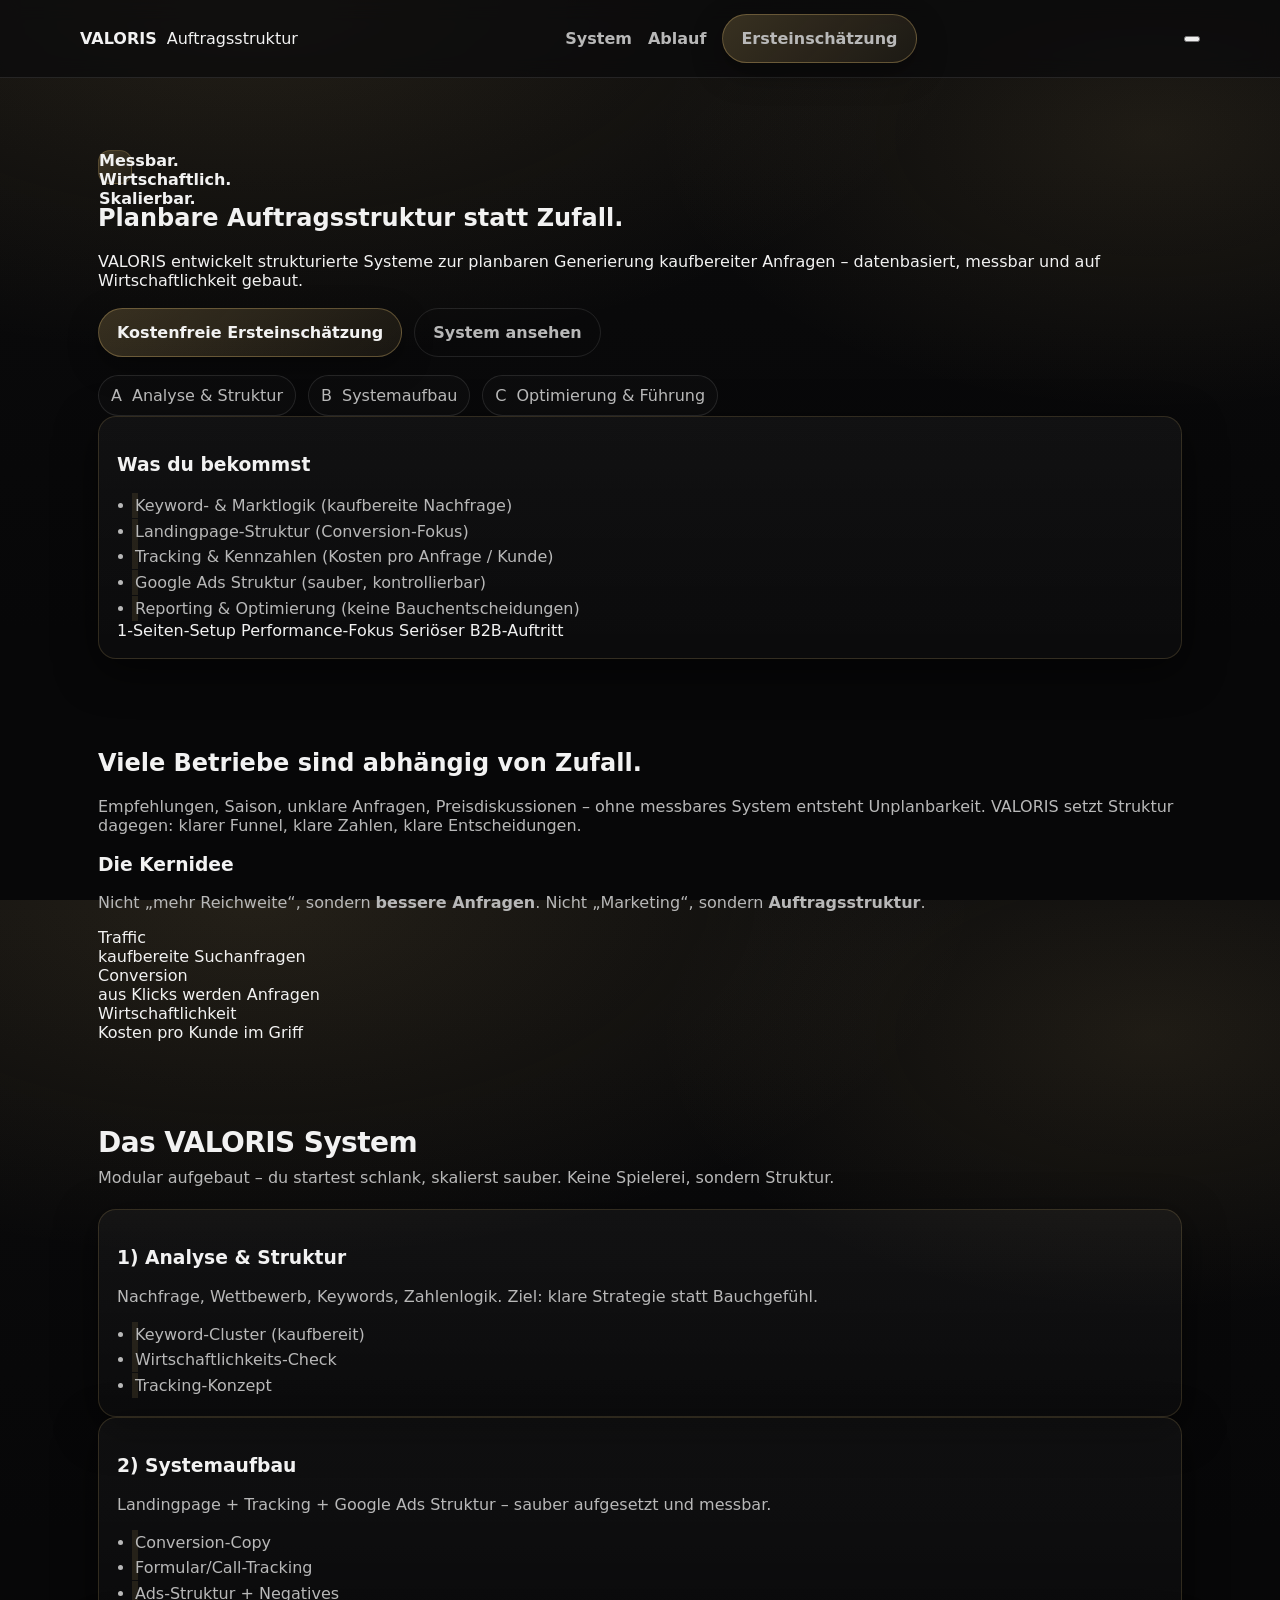
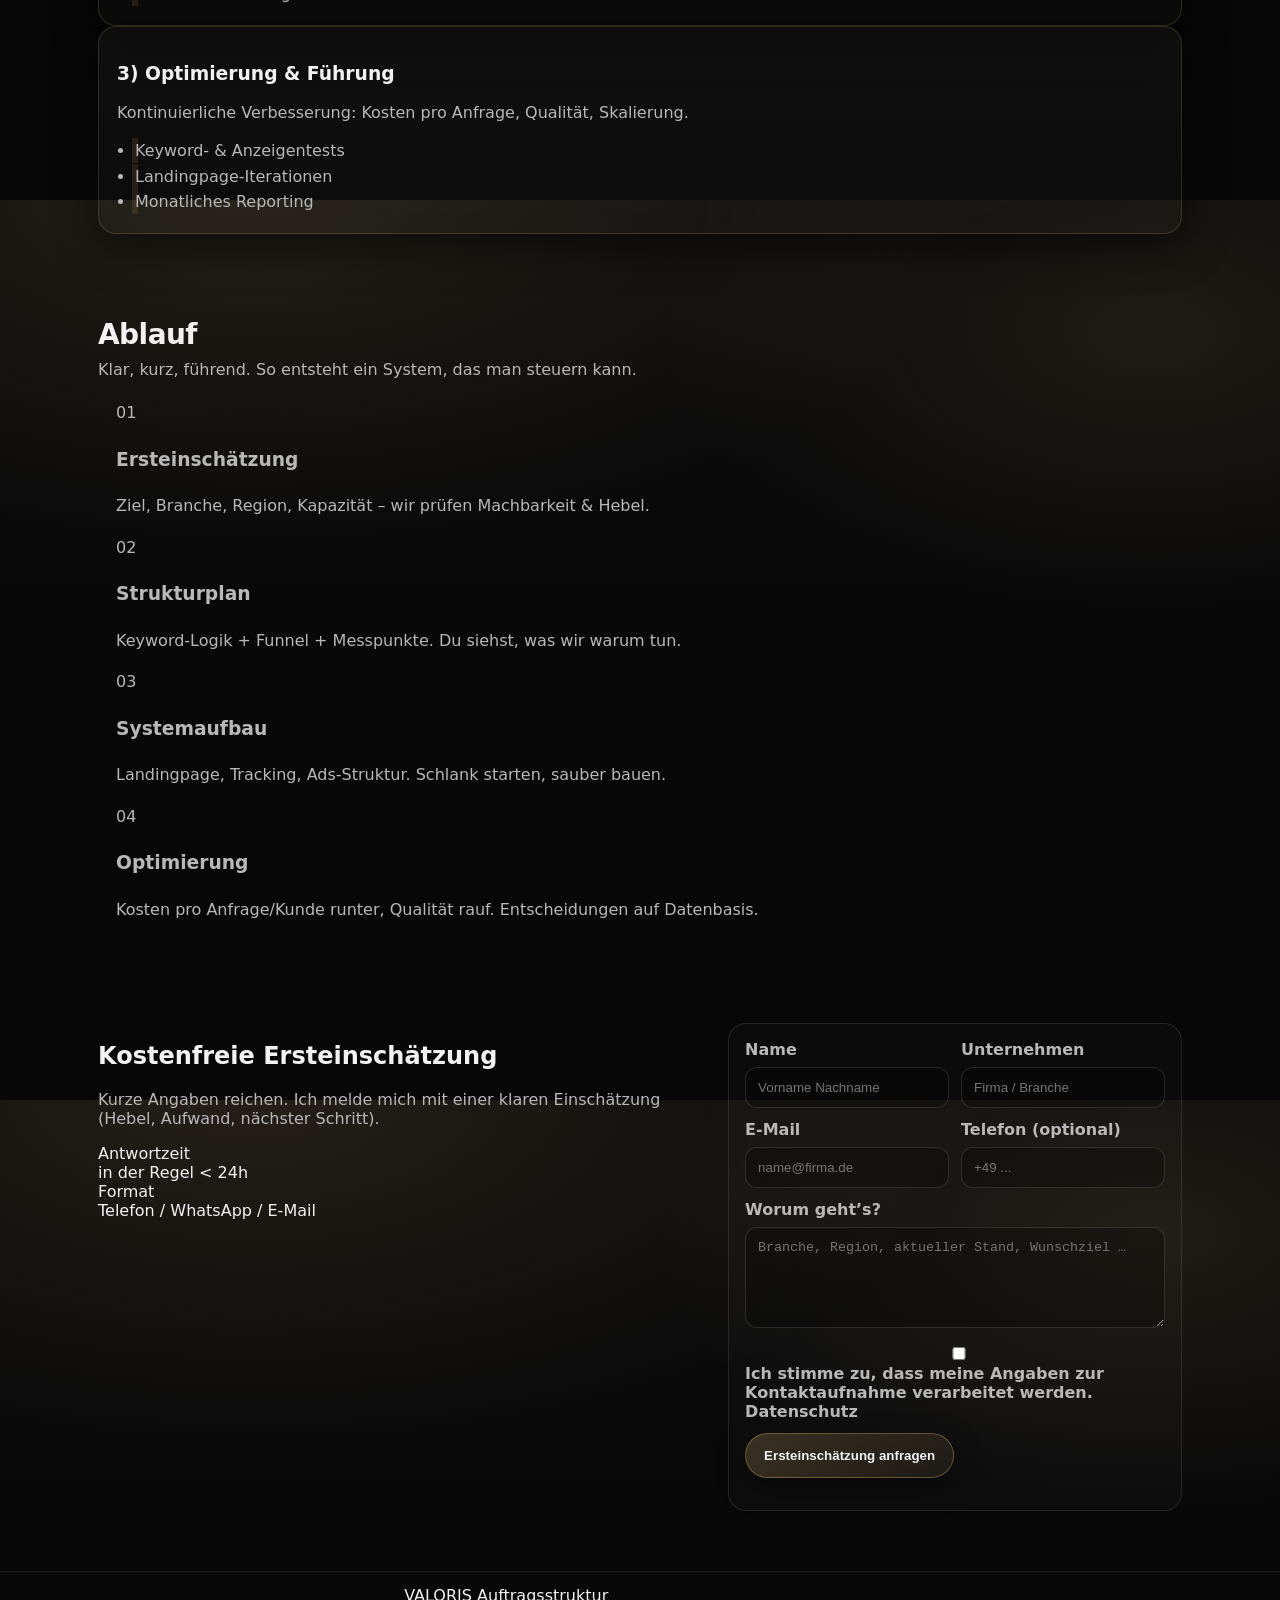
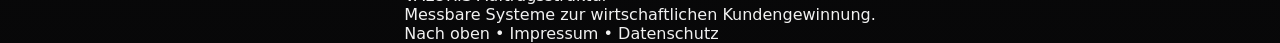
==== commit b09d1ddb: "Update index.html" ====
--- a/index.html
+++ b/index.html
@@ -1,374 +1,300 @@
 <!doctype html>
-<html lang="de" data-lang="de">
+<html lang="de">
 <head>
   <meta charset="utf-8" />
-  <meta name="viewport" content="width=device-width, initial-scale=1" />
-  <title>FreiRaum Mallorca – Objektvorbereitung & Übergabeservice</title>
-  <meta name="description" content="FreiRaum Mallorca: Diskrete Objektvorbereitung & Übergabeservice für deutschsprachige Eigentümer und Makler auf Mallorca. DE/EN. Struktur, Diskretion, Verlässlichkeit." />
-  <meta name="theme-color" content="#0b0b0c" />
-
-  <meta property="og:title" content="FreiRaum Mallorca" />
-  <meta property="og:description" content="Objektvorbereitung & Übergabeservice auf Mallorca – diskret, strukturiert, zuverlässig. DE/EN." />
-  <meta property="og:type" content="website" />
-
+  <meta name="viewport" content="width=device-width,initial-scale=1" />
+  <title>VALORIS Auftragsstruktur – Planbare Kundengewinnung</title>
+  <meta name="description" content="VALORIS entwickelt messbare Systeme zur planbaren Generierung kaufbereiter Anfragen – datenbasiert, seriös, wirtschaftlich." />
+  <link rel="preconnect" href="https://fonts.googleapis.com">
+  <link rel="preconnect" href="https://fonts.gstatic.com" crossorigin>
+  <link href="https://fonts.googleapis.com/css2?family=Inter:wght@300;400;500;600;700&display=swap" rel="stylesheet">
   <link rel="stylesheet" href="styles.css" />
 </head>
 
 <body>
   <header class="header">
     <div class="container header__inner">
-      <a class="brand" href="#top" aria-label="FreiRaum Mallorca">
-        <span class="brand__mark">FR</span>
-        <span class="brand__name">FreiRaum <span class="gold">Mallorca</span></span>
+      <a class="brand" href="#top" aria-label="Start">
+        <span class="brand__name">VALORIS</span>
+        <span class="brand__sub">Auftragsstruktur</span>
       </a>
 
       <nav class="nav">
-        <a href="#leistungen" data-i18n="nav.services">Leistungen</a>
-        <a href="#ablauf" data-i18n="nav.process">Ablauf</a>
-        <a href="#zielgruppen" data-i18n="nav.forWhom">Für wen</a>
-        <a href="#kontakt" class="btn btn--sm" data-i18n="nav.contact">Kontakt</a>
-
-        <button class="lang" id="langBtn" type="button" aria-label="Sprache wechseln">
-          <span class="lang__pill"><span id="langLabel">DE</span> / EN</span>
-        </button>
+        <a href="#system">System</a>
+        <a href="#ablauf">Ablauf</a>
+        <a href="#kontakt" class="btn btn--small">Ersteinschätzung</a>
       </nav>
+
+      <button class="burger" aria-label="Menü öffnen" aria-expanded="false">
+        <span></span><span></span><span></span>
+      </button>
+    </div>
+
+    <div class="mobile-nav" hidden>
+      <a href="#system">System</a>
+      <a href="#ablauf">Ablauf</a>
+      <a href="#kontakt">Ersteinschätzung</a>
     </div>
   </header>
 
   <main id="top">
     <!-- HERO -->
     <section class="hero">
-      <div class="container hero__inner">
-        <div class="hero__copy">
-          <p class="kicker" data-i18n="hero.kicker">Objektvorbereitung & Übergabeservice</p>
-          <h1 class="title" data-i18n="hero.title">Diskret. Strukturiert. Zuverlässig.</h1>
-          <p class="subtitle" data-i18n="hero.subtitle">
-            Wir bereiten Immobilien auf Mallorca professionell für Übergabe, Verkauf oder Neuvermietung vor – inklusive Fotodokumentation und klarer Kommunikation (DE/EN).
+      <div class="container hero__grid">
+        <div class="hero__content">
+          <p class="badge">Messbar. Wirtschaftlich. Skalierbar.</p>
+          <h1>Planbare Auftragsstruktur statt Zufall.</h1>
+          <p class="lead">
+            VALORIS entwickelt strukturierte Systeme zur planbaren Generierung kaufbereiter Anfragen –
+            datenbasiert, messbar und auf Wirtschaftlichkeit gebaut.
           </p>
 
           <div class="hero__cta">
-            <a class="btn" href="#kontakt" data-i18n="hero.ctaPrimary">Angebot anfragen</a>
-            <a class="btn btn--ghost" href="#leistungen" data-i18n="hero.ctaSecondary">Leistungen ansehen</a>
+            <a class="btn" href="#kontakt">Kostenfreie Ersteinschätzung</a>
+            <a class="btn btn--ghost" href="#system">System ansehen</a>
           </div>
 
           <div class="trust">
             <div class="trust__item">
-              <span class="dot"></span><span data-i18n="hero.trust1">Festpreis nach Objektanalyse</span>
+              <div class="trust__kpi">A</div>
+              <div class="trust__txt">Analyse & Struktur</div>
             </div>
             <div class="trust__item">
-              <span class="dot"></span><span data-i18n="hero.trust2">Fotobericht & Übergabeprotokoll</span>
+              <div class="trust__kpi">B</div>
+              <div class="trust__txt">Systemaufbau</div>
             </div>
             <div class="trust__item">
-              <span class="dot"></span><span data-i18n="hero.trust3">Deutschsprachiger Ansprechpartner</span>
+              <div class="trust__kpi">C</div>
+              <div class="trust__txt">Optimierung & Führung</div>
             </div>
           </div>
         </div>
 
         <div class="hero__card">
           <div class="card">
-            <p class="card__eyebrow" data-i18n="card.eyebrow">Schnellstart</p>
-            <h3 class="card__title" data-i18n="card.title">In 3 Schritten zum sauberen Übergang</h3>
-            <ol class="steps">
-              <li data-i18n="card.step1">Fotos/Details senden oder Vor-Ort-Termin</li>
-              <li data-i18n="card.step2">Festpreisangebot mit Leistungsumfang</li>
-              <li data-i18n="card.step3">Durchführung + Fotodokumentation</li>
-            </ol>
-            <a class="btn btn--sm btn--wide" href="#kontakt" data-i18n="card.cta">Jetzt anfragen</a>
-            <p class="card__note" data-i18n="card.note">Diskret & zuverlässig – ideal für Eigentümer, die nicht vor Ort sind.</p>
-          </div>
-        </div>
-      </div>
-    </section>
-
-    <!-- SERVICES -->
-    <section class="section" id="leistungen">
+            <h3>Was du bekommst</h3>
+            <ul class="list">
+              <li><span class="dot"></span>Keyword- & Marktlogik (kaufbereite Nachfrage)</li>
+              <li><span class="dot"></span>Landingpage-Struktur (Conversion-Fokus)</li>
+              <li><span class="dot"></span>Tracking & Kennzahlen (Kosten pro Anfrage / Kunde)</li>
+              <li><span class="dot"></span>Google Ads Struktur (sauber, kontrollierbar)</li>
+              <li><span class="dot"></span>Reporting & Optimierung (keine Bauchentscheidungen)</li>
+            </ul>
+            <div class="card__meta">
+              <span class="tag">1-Seiten-Setup</span>
+              <span class="tag">Performance-Fokus</span>
+              <span class="tag">Seriöser B2B-Auftritt</span>
+            </div>
+          </div>
+        </div>
+      </div>
+
+      <div class="hero__glow" aria-hidden="true"></div>
+    </section>
+
+    <!-- PROBLEM / SHIFT -->
+    <section class="section">
+      <div class="container">
+        <div class="split">
+          <div>
+            <h2>Viele Betriebe sind abhängig von Zufall.</h2>
+            <p class="muted">
+              Empfehlungen, Saison, unklare Anfragen, Preisdiskussionen – ohne messbares System entsteht
+              Unplanbarkeit. VALORIS setzt Struktur dagegen: klarer Funnel, klare Zahlen, klare Entscheidungen.
+            </p>
+          </div>
+          <div class="panel">
+            <h3>Die Kernidee</h3>
+            <p class="muted">
+              Nicht „mehr Reichweite“, sondern <strong>bessere Anfragen</strong>.
+              Nicht „Marketing“, sondern <strong>Auftragsstruktur</strong>.
+            </p>
+            <div class="mini-grid">
+              <div class="mini">
+                <div class="mini__title">Traffic</div>
+                <div class="mini__text">kaufbereite Suchanfragen</div>
+              </div>
+              <div class="mini">
+                <div class="mini__title">Conversion</div>
+                <div class="mini__text">aus Klicks werden Anfragen</div>
+              </div>
+              <div class="mini">
+                <div class="mini__title">Wirtschaftlichkeit</div>
+                <div class="mini__text">Kosten pro Kunde im Griff</div>
+              </div>
+            </div>
+          </div>
+        </div>
+      </div>
+    </section>
+
+    <!-- SYSTEM -->
+    <section id="system" class="section section--dark">
       <div class="container">
         <div class="section__head">
-          <h2 data-i18n="services.title">Leistungen</h2>
-          <p data-i18n="services.subtitle">Modular buchbar – als Komplettpaket oder einzelne Bausteine.</p>
-        </div>
-
-        <div class="grid">
-          <article class="tile">
-            <h3 data-i18n="services.s1.title">Räumung & strukturierte Entsorgung</h3>
-            <p data-i18n="services.s1.desc">Wohnungen, Häuser, Garagen, Lager – sauber, organisiert, dokumentiert.</p>
+          <h2>Das VALORIS System</h2>
+          <p class="muted">
+            Modular aufgebaut – du startest schlank, skalierst sauber. Keine Spielerei, sondern Struktur.
+          </p>
+        </div>
+
+        <div class="cards">
+          <article class="card card--lift">
+            <h3>1) Analyse & Struktur</h3>
+            <p class="muted">Nachfrage, Wettbewerb, Keywords, Zahlenlogik. Ziel: klare Strategie statt Bauchgefühl.</p>
+            <ul class="list list--compact">
+              <li><span class="dot"></span>Keyword-Cluster (kaufbereit)</li>
+              <li><span class="dot"></span>Wirtschaftlichkeits-Check</li>
+              <li><span class="dot"></span>Tracking-Konzept</li>
+            </ul>
           </article>
-          <article class="tile">
-            <h3 data-i18n="services.s2.title">Demontage & Rückbau</h3>
-            <p data-i18n="services.s2.desc">Möbel, Einbauten, Küchenmodule – fachgerecht demontiert und abtransportiert.</p>
+
+          <article class="card card--lift">
+            <h3>2) Systemaufbau</h3>
+            <p class="muted">Landingpage + Tracking + Google Ads Struktur – sauber aufgesetzt und messbar.</p>
+            <ul class="list list--compact">
+              <li><span class="dot"></span>Conversion-Copy</li>
+              <li><span class="dot"></span>Formular/Call-Tracking</li>
+              <li><span class="dot"></span>Ads-Struktur + Negatives</li>
+            </ul>
           </article>
-          <article class="tile">
-            <h3 data-i18n="services.s3.title">Übergabefertige Aufbereitung</h3>
-            <p data-i18n="services.s3.desc">Grundreinigung, optische Ordnung, kleine Handgriffe – für einen sauberen Eindruck.</p>
+
+          <article class="card card--lift">
+            <h3>3) Optimierung & Führung</h3>
+            <p class="muted">Kontinuierliche Verbesserung: Kosten pro Anfrage, Qualität, Skalierung.</p>
+            <ul class="list list--compact">
+              <li><span class="dot"></span>Keyword- & Anzeigentests</li>
+              <li><span class="dot"></span>Landingpage-Iterationen</li>
+              <li><span class="dot"></span>Monatliches Reporting</li>
+            </ul>
           </article>
-          <article class="tile">
-            <h3 data-i18n="services.s4.title">Fotodokumentation & Protokoll</h3>
-            <p data-i18n="services.s4.desc">Vorher/Nachher, Statusberichte, Übergabe-Check – transparent für Eigentümer & Makler.</p>
-          </article>
-          <article class="tile">
-            <h3 data-i18n="services.s5.title">Koordination weiterer Gewerke</h3>
-            <p data-i18n="services.s5.desc">Bei Bedarf koordinieren wir lokale Partner (Reinigung, Maler, Reparaturen).</p>
-          </article>
-          <article class="tile">
-            <h3 data-i18n="services.s6.title">Diskrete Abwicklung</h3>
-            <p data-i18n="services.s6.desc">Besonders geeignet bei Eigentümerwechsel, Erbschaft, Verkauf oder Neuvermietung.</p>
-          </article>
-        </div>
-      </div>
-    </section>
-
-    <!-- PROCESS -->
-    <section class="section section--alt" id="ablauf">
+        </div>
+      </div>
+    </section>
+
+    <!-- ABLAUF -->
+    <section id="ablauf" class="section">
       <div class="container">
         <div class="section__head">
-          <h2 data-i18n="process.title">Ablauf</h2>
-          <p data-i18n="process.subtitle">Klarer Prozess, klare Kommunikation, sauberes Ergebnis.</p>
-        </div>
-
-        <div class="process">
-          <div class="process__item">
-            <div class="badge">1</div>
-            <div>
-              <h3 data-i18n="process.p1.title">Anfrage & Objektanalyse</h3>
-              <p data-i18n="process.p1.desc">Sie senden Fotos/Infos oder wir vereinbaren einen Vor-Ort-Termin.</p>
-            </div>
-          </div>
-          <div class="process__item">
-            <div class="badge">2</div>
-            <div>
-              <h3 data-i18n="process.p2.title">Festpreisangebot</h3>
-              <p data-i18n="process.p2.desc">Leistungsumfang, Zeitfenster und Preis transparent zusammengefasst.</p>
-            </div>
-          </div>
-          <div class="process__item">
-            <div class="badge">3</div>
-            <div>
-              <h3 data-i18n="process.p3.title">Durchführung</h3>
-              <p data-i18n="process.p3.desc">Strukturiert, diskret, mit laufender Rückmeldung bei Bedarf.</p>
-            </div>
-          </div>
-          <div class="process__item">
-            <div class="badge">4</div>
-            <div>
-              <h3 data-i18n="process.p4.title">Fotobericht & Übergabe</h3>
-              <p data-i18n="process.p4.desc">Nachher-Bilder, Statusbericht und optional Übergabe-Checkliste/Protokoll.</p>
-            </div>
-          </div>
-        </div>
-      </div>
-    </section>
-
-    <!-- FOR WHOM -->
-    <section class="section" id="zielgruppen">
+          <h2>Ablauf</h2>
+          <p class="muted">Klar, kurz, führend. So entsteht ein System, das man steuern kann.</p>
+        </div>
+
+        <div class="steps">
+          <div class="step">
+            <div class="step__nr">01</div>
+            <div class="step__body">
+              <h3>Ersteinschätzung</h3>
+              <p class="muted">Ziel, Branche, Region, Kapazität – wir prüfen Machbarkeit & Hebel.</p>
+            </div>
+          </div>
+          <div class="step">
+            <div class="step__nr">02</div>
+            <div class="step__body">
+              <h3>Strukturplan</h3>
+              <p class="muted">Keyword-Logik + Funnel + Messpunkte. Du siehst, was wir warum tun.</p>
+            </div>
+          </div>
+          <div class="step">
+            <div class="step__nr">03</div>
+            <div class="step__body">
+              <h3>Systemaufbau</h3>
+              <p class="muted">Landingpage, Tracking, Ads-Struktur. Schlank starten, sauber bauen.</p>
+            </div>
+          </div>
+          <div class="step">
+            <div class="step__nr">04</div>
+            <div class="step__body">
+              <h3>Optimierung</h3>
+              <p class="muted">Kosten pro Anfrage/Kunde runter, Qualität rauf. Entscheidungen auf Datenbasis.</p>
+            </div>
+          </div>
+        </div>
+      </div>
+    </section>
+
+    <!-- KONTAKT -->
+    <section id="kontakt" class="section section--dark">
       <div class="container">
-        <div class="section__head">
-          <h2 data-i18n="forwhom.title">Für wen</h2>
-          <p data-i18n="forwhom.subtitle">Wir arbeiten bevorzugt mit klaren Ansprechpartnern und hochwertigen Standards.</p>
-        </div>
-
-        <div class="chips">
-          <span class="chip" data-i18n="forwhom.c1">Deutschsprachige Eigentümer</span>
-          <span class="chip" data-i18n="forwhom.c2">Immobilienmakler</span>
-          <span class="chip" data-i18n="forwhom.c3">Property Manager</span>
-          <span class="chip" data-i18n="forwhom.c4">Erbengemeinschaften</span>
-          <span class="chip" data-i18n="forwhom.c5">Hausverwaltungen</span>
-        </div>
-
-        <div class="note">
-          <p data-i18n="forwhom.note">
-            Hinweis: Wir erstellen projektbezogene Festpreisangebote nach Objektanalyse. Kein „Billigservice“, sondern saubere Abwicklung.
-          </p>
-        </div>
-      </div>
-    </section>
-
-    <!-- GALLERY -->
-    <section class="section" id="eindruck">
-      <div class="container">
-        <div class="section__head">
-          <h2>Eindruck</h2>
-          <p>Beispiele aus Dokumentationen (projektbezogen). Klick öffnet groß.</p>
-        </div>
-
-        <div class="gallery">
-          <!-- Images 1–10 -->
-          <figure class="shot"><a href="./assets/gallery-1.jpg" class="lightbox-trigger" data-type="image"><img src="./assets/gallery-1.jpg" alt="Galerie Bild 1" loading="lazy"></a></figure>
-          <figure class="shot"><a href="./assets/gallery-2.jpg" class="lightbox-trigger" data-type="image"><img src="./assets/gallery-2.jpg" alt="Galerie Bild 2" loading="lazy"></a></figure>
-          <figure class="shot"><a href="./assets/gallery-3.jpg" class="lightbox-trigger" data-type="image"><img src="./assets/gallery-3.jpg" alt="Galerie Bild 3" loading="lazy"></a></figure>
-          <figure class="shot"><a href="./assets/gallery-4.jpg" class="lightbox-trigger" data-type="image"><img src="./assets/gallery-4.jpg" alt="Galerie Bild 4" loading="lazy"></a></figure>
-          <figure class="shot"><a href="./assets/gallery-5.jpg" class="lightbox-trigger" data-type="image"><img src="./assets/gallery-5.jpg" alt="Galerie Bild 5" loading="lazy"></a></figure>
-          <figure class="shot"><a href="./assets/gallery-6.jpg" class="lightbox-trigger" data-type="image"><img src="./assets/gallery-6.jpg" alt="Galerie Bild 6" loading="lazy"></a></figure>
-          <figure class="shot"><a href="./assets/gallery-7.jpg" class="lightbox-trigger" data-type="image"><img src="./assets/gallery-7.jpg" alt="Galerie Bild 7" loading="lazy"></a></figure>
-          <figure class="shot"><a href="./assets/gallery-8.jpg" class="lightbox-trigger" data-type="image"><img src="./assets/gallery-8.jpg" alt="Galerie Bild 8" loading="lazy"></a></figure>
-          <figure class="shot"><a href="./assets/gallery-9.jpg" class="lightbox-trigger" data-type="image"><img src="./assets/gallery-9.jpg" alt="Galerie Bild 9" loading="lazy"></a></figure>
-          <figure class="shot"><a href="./assets/gallery-10.jpg" class="lightbox-trigger" data-type="image"><img src="./assets/gallery-10.jpg" alt="Galerie Bild 10" loading="lazy"></a></figure>
-
-          <!-- Videos 1–4 (thumbnail = first frame). Click opens in lightbox with controls -->
-          <figure class="shot">
-            <a href="./assets/video-1.mp4" class="lightbox-trigger" data-type="video">
-              <video muted playsinline preload="metadata">
-                <source src="./assets/video-1.mp4" type="video/mp4">
-              </video>
-            </a>
-          </figure>
-          <figure class="shot">
-            <a href="./assets/video-2.mp4" class="lightbox-trigger" data-type="video">
-              <video muted playsinline preload="metadata">
-                <source src="./assets/video-2.mp4" type="video/mp4">
-              </video>
-            </a>
-          </figure>
-          <figure class="shot">
-            <a href="./assets/video-3.mp4" class="lightbox-trigger" data-type="video">
-              <video muted playsinline preload="metadata">
-                <source src="./assets/video-3.mp4" type="video/mp4">
-              </video>
-            </a>
-          </figure>
-          <figure class="shot">
-            <a href="./assets/video-4.mp4" class="lightbox-trigger" data-type="video">
-              <video muted playsinline preload="metadata">
-                <source src="./assets/video-4.mp4" type="video/mp4">
-              </video>
-            </a>
-          </figure>
-        </div>
-      </div>
-    </section>
-
-    <!-- CONTACT -->
-    <section class="section section--alt" id="kontakt">
-      <div class="container">
-        <div class="section__head">
-          <h2 data-i18n="contact.title">Kontakt</h2>
-          <p data-i18n="contact.subtitle">Senden Sie kurz die Eckdaten – wir melden uns zeitnah mit einem Vorschlag.</p>
-        </div>
-
         <div class="contact">
-          <form name="freiraum-mallorca" method="POST" data-netlify="true" netlify-honeypot="bot-field" class="form">
-            <input type="hidden" name="form-name" value="freiraum-mallorca" />
-            <p class="hidden">
-              <label>Don’t fill this out: <input name="bot-field" /></label>
+          <div class="contact__text">
+            <h2>Kostenfreie Ersteinschätzung</h2>
+            <p class="muted">
+              Kurze Angaben reichen. Ich melde mich mit einer klaren Einschätzung (Hebel, Aufwand, nächster Schritt).
             </p>
-
+            <div class="contact__meta">
+              <div class="meta">
+                <div class="meta__k">Antwortzeit</div>
+                <div class="meta__v">in der Regel &lt; 24h</div>
+              </div>
+              <div class="meta">
+                <div class="meta__k">Format</div>
+                <div class="meta__v">Telefon / WhatsApp / E-Mail</div>
+              </div>
+            </div>
+          </div>
+
+          <form class="form" id="leadForm">
             <div class="form__row">
               <label>
-                <span data-i18n="contact.name">Name</span>
-                <input name="name" type="text" autocomplete="name" required />
+                <span>Name</span>
+                <input name="name" autocomplete="name" required placeholder="Vorname Nachname" />
               </label>
               <label>
-                <span data-i18n="contact.email">E-Mail</span>
-                <input name="email" type="email" autocomplete="email" required />
+                <span>Unternehmen</span>
+                <input name="company" required placeholder="Firma / Branche" />
               </label>
             </div>
 
             <div class="form__row">
               <label>
-                <span data-i18n="contact.phone">Telefon (optional)</span>
-                <input name="phone" type="tel" autocomplete="tel" />
+                <span>E-Mail</span>
+                <input name="email" type="email" autocomplete="email" required placeholder="name@firma.de" />
               </label>
               <label>
-                <span data-i18n="contact.location">Objekt-Ort (Mallorca)</span>
-                <input name="location" type="text" placeholder="z.B. Palma / Santa Ponsa / Alcúdia" required />
+                <span>Telefon (optional)</span>
+                <input name="phone" autocomplete="tel" placeholder="+49 ..." />
               </label>
             </div>
 
             <label>
-              <span data-i18n="contact.details">Kurzbeschreibung</span>
-              <textarea name="details" rows="6" placeholder="Umfang, Frist, Besonderheiten (Etage, Zugänge, Fotos-Link etc.)" required></textarea>
+              <span>Worum geht’s?</span>
+              <textarea name="message" rows="5" required placeholder="Branche, Region, aktueller Stand, Wunschziel …"></textarea>
             </label>
 
-            <div class="form__actions">
-              <button class="btn" type="submit" data-i18n="contact.send">Anfrage senden</button>
-              <p class="form__hint" data-i18n="contact.hint">
-                Tipp: Wenn Sie Fotos/Video haben, fügen Sie einen Link ein (iCloud/Drive/Dropbox).
-              </p>
-            </div>
+            <label class="consent">
+              <input type="checkbox" required />
+              <span>
+                Ich stimme zu, dass meine Angaben zur Kontaktaufnahme verarbeitet werden.
+                <a href="#" onclick="alert('Hier später Datenschutzerklärung verlinken.'); return false;">Datenschutz</a>
+              </span>
+            </label>
+
+            <button class="btn btn--full" type="submit">Ersteinschätzung anfragen</button>
+            <p class="muted small" id="formStatus" aria-live="polite"></p>
           </form>
-
-          <aside class="side">
-            <div class="side__box">
-              <h3 data-i18n="contact.boxTitle">Direktkontakt</h3>
-              <p class="muted" data-i18n="contact.boxDesc">
-                Tragen Sie hier später Ihre Kontaktdaten ein (Telefon/E-Mail). Für den Start reicht das Formular.
-              </p>
-              <ul class="list">
-                <li><span class="gold">E-Mail:</span> <a class="muted" href="mailto:freiraum-zwickau@gmx.de">freiraum-zwickau@gmx.de</a></li>
-              </ul>
-            </div>
-
-            <div class="side__box">
-              <h3 data-i18n="contact.boxArea">Einsatzgebiet</h3>
-              <p class="muted" data-i18n="contact.boxAreaDesc">
-                Mallorca – projektweise Einsätze, planbar gebündelt. Premium-Objekte & saubere Übergaben.
-              </p>
-            </div>
-          </aside>
-        </div>
-
-        <footer class="footer">
-          <p class="footer__brand">
-            <span class="brand__mark brand__mark--sm">FR</span>
-            <span>FreiRaum Mallorca</span>
-          </p>
-          <p class="footer__meta muted">
-            <span data-i18n="footer.note">Impressum/Datenschutz kannst du später ergänzen (für Deutschland wichtig).</span>
-          </p>
-        </footer>
+        </div>
       </div>
     </section>
   </main>
 
-  <!-- Lightbox Overlay -->
-  <div class="lightbox" id="lightbox" aria-hidden="true">
-    <button class="lightbox__close" id="lightboxClose" aria-label="Schließen">×</button>
-    <div class="lightbox__content" id="lightboxContent"></div>
-  </div>
+  <footer class="footer">
+    <div class="container footer__inner">
+      <div class="footer__left">
+        <div class="footer__brand">VALORIS Auftragsstruktur</div>
+        <div class="footer__note">Messbare Systeme zur wirtschaftlichen Kundengewinnung.</div>
+      </div>
+
+      <div class="footer__right">
+        <a href="#top">Nach oben</a>
+        <span class="sep">•</span>
+        <a href="#" onclick="alert('Impressum-Link einsetzen.'); return false;">Impressum</a>
+        <span class="sep">•</span>
+        <a href="#" onclick="alert('Datenschutz-Link einsetzen.'); return false;">Datenschutz</a>
+      </div>
+    </div>
+  </footer>
 
   <script src="script.js"></script>
-
-  <!-- Lightbox JS -->
-  <script>
-    document.addEventListener("DOMContentLoaded", () => {
-      const lb = document.getElementById("lightbox");
-      const lbContent = document.getElementById("lightboxContent");
-      const lbClose = document.getElementById("lightboxClose");
-
-      function closeLightbox(){
-        lb.classList.remove("is-open");
-        lb.setAttribute("aria-hidden", "true");
-        lbContent.innerHTML = "";
-      }
-
-      document.querySelectorAll(".lightbox-trigger").forEach(a => {
-        a.addEventListener("click", (e) => {
-          e.preventDefault();
-          const type = a.dataset.type;
-          const href = a.getAttribute("href");
-
-          lb.classList.add("is-open");
-          lb.setAttribute("aria-hidden", "false");
-
-          if(type === "image"){
-            lbContent.innerHTML = `<img src="${href}" alt="">`;
-          } else if(type === "video"){
-            lbContent.innerHTML = `
-              <video controls autoplay playsinline>
-                <source src="${href}" type="video/mp4">
-              </video>
-            `;
-          }
-        });
-      });
-
-      lbClose.addEventListener("click", closeLightbox);
-      lb.addEventListener("click", (e) => {
-        if(e.target === lb) closeLightbox();
-      });
-      document.addEventListener("keydown", (e) => {
-        if(e.key === "Escape") closeLightbox();
-      });
-    });
-  </script>
 </body>
-</html>+</html>
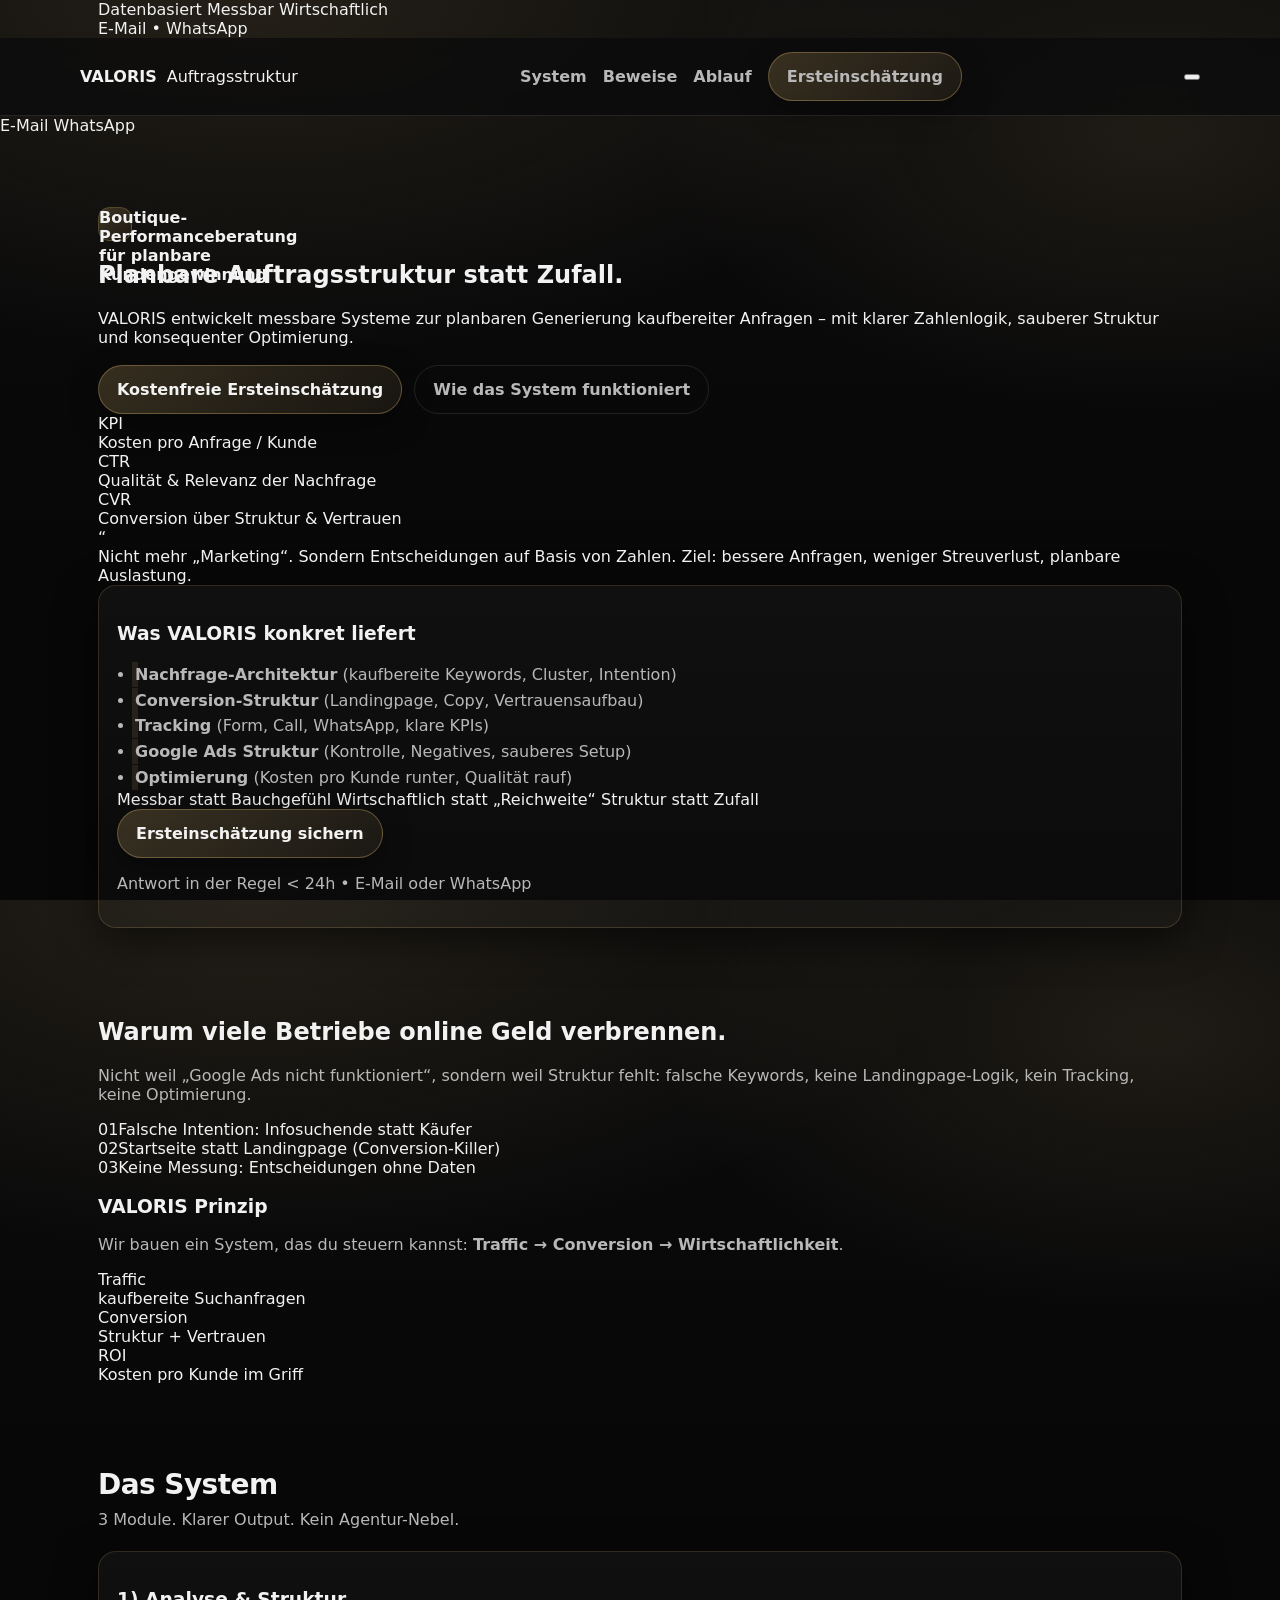
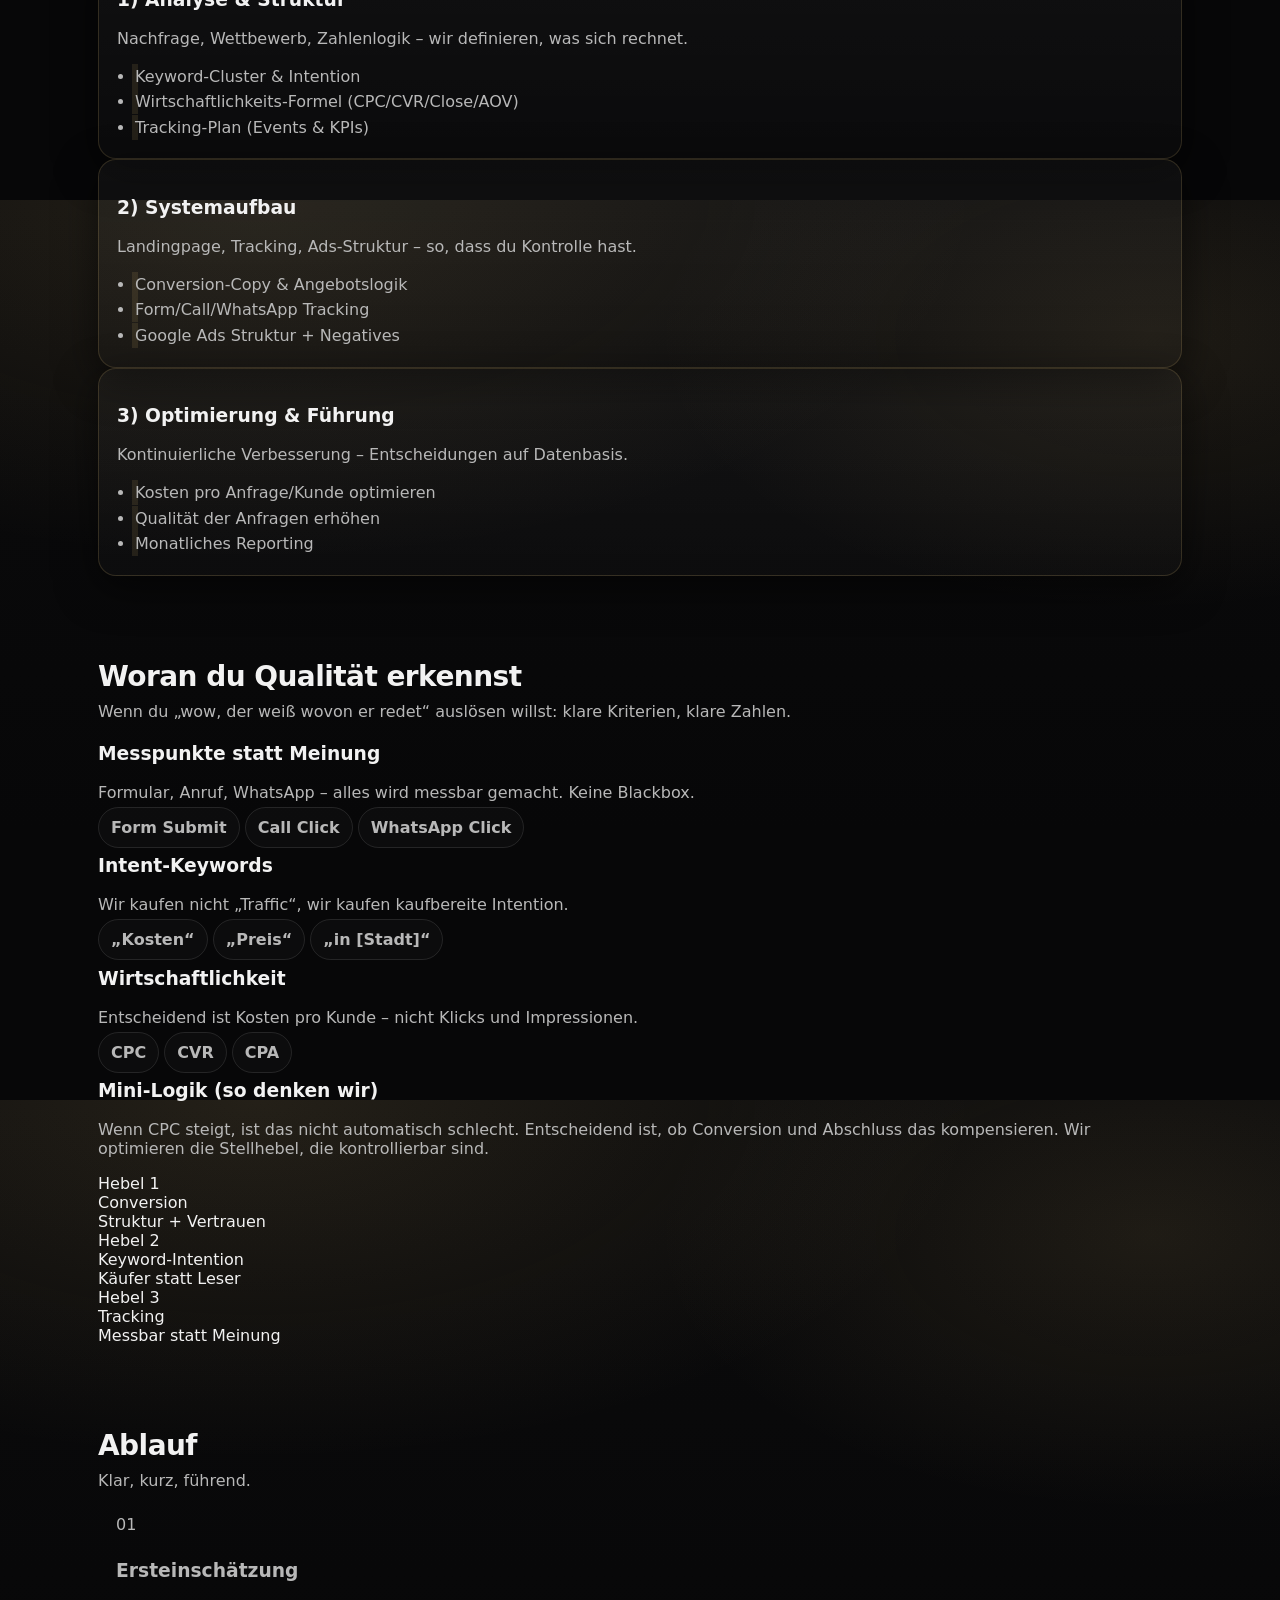
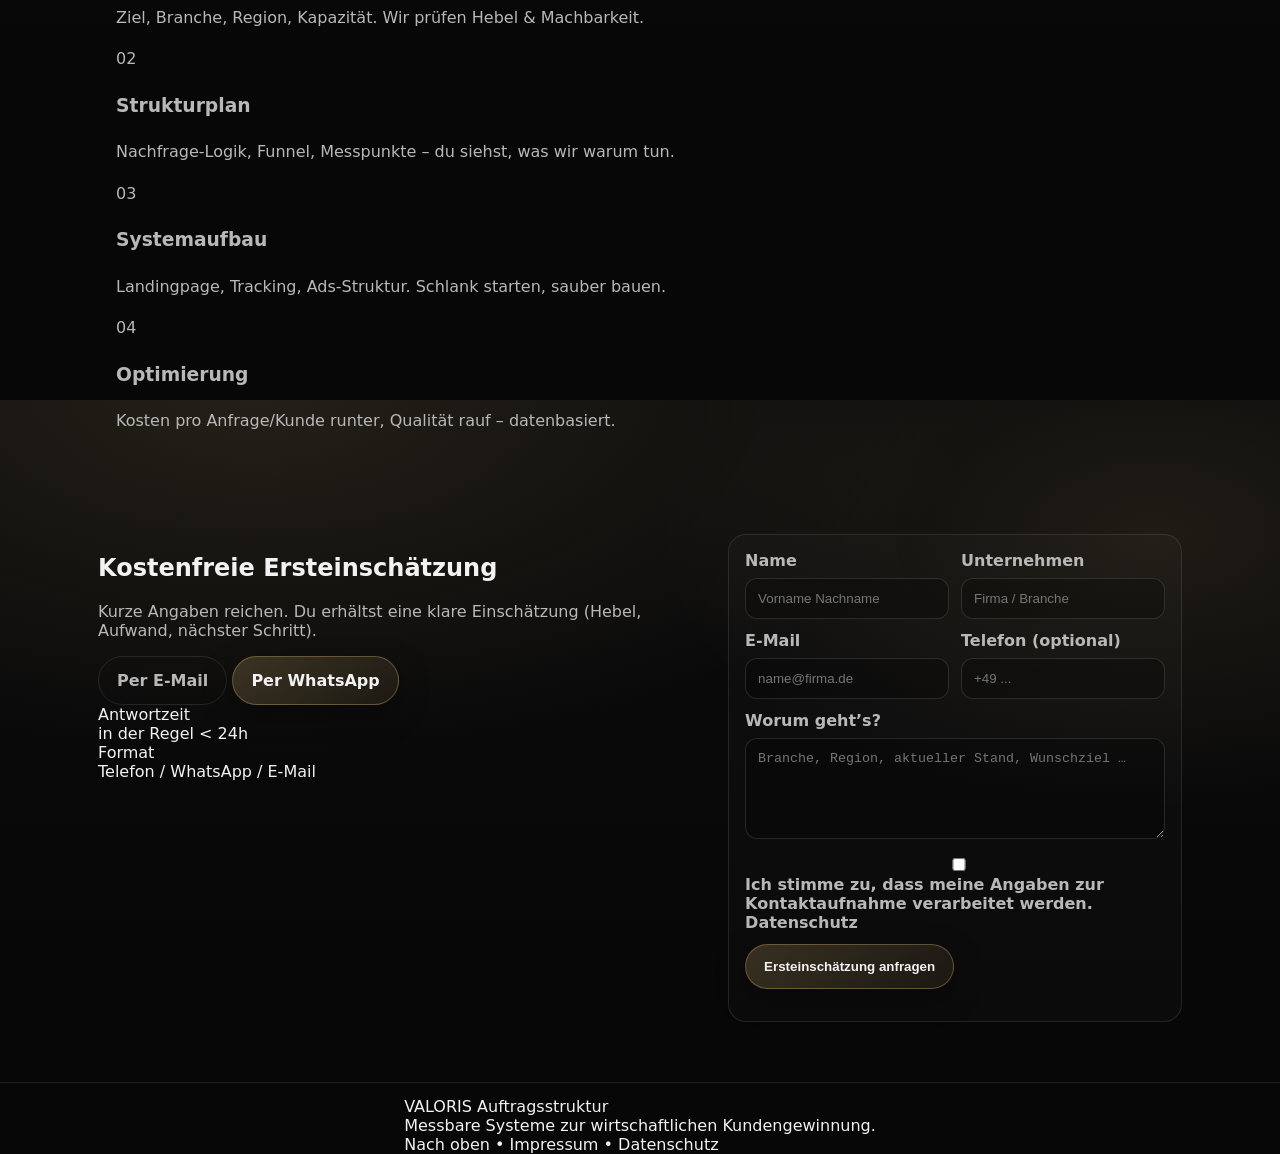
==== commit b8c9a623: "Update index.html" ====
--- a/index.html
+++ b/index.html
@@ -4,14 +4,35 @@
   <meta charset="utf-8" />
   <meta name="viewport" content="width=device-width,initial-scale=1" />
   <title>VALORIS Auftragsstruktur – Planbare Kundengewinnung</title>
-  <meta name="description" content="VALORIS entwickelt messbare Systeme zur planbaren Generierung kaufbereiter Anfragen – datenbasiert, seriös, wirtschaftlich." />
+  <meta name="description" content="VALORIS entwickelt messbare Systeme zur planbaren Generierung kaufbereiter Anfragen – datenbasiert, wirtschaftlich, seriös." />
+
+  <meta property="og:title" content="VALORIS Auftragsstruktur" />
+  <meta property="og:description" content="Planbare Auftragsstruktur statt Zufall – messbar, wirtschaftlich, skalierbar." />
+  <meta property="og:type" content="website" />
+
   <link rel="preconnect" href="https://fonts.googleapis.com">
   <link rel="preconnect" href="https://fonts.gstatic.com" crossorigin>
-  <link href="https://fonts.googleapis.com/css2?family=Inter:wght@300;400;500;600;700&display=swap" rel="stylesheet">
+  <link href="https://fonts.googleapis.com/css2?family=Inter:wght@300;400;500;600;700;800&display=swap" rel="stylesheet">
   <link rel="stylesheet" href="styles.css" />
 </head>
 
 <body>
+  <!-- Top utility bar -->
+  <div class="topbar">
+    <div class="container topbar__inner">
+      <div class="topbar__left">
+        <span class="topbar__pill">Datenbasiert</span>
+        <span class="topbar__pill">Messbar</span>
+        <span class="topbar__pill">Wirtschaftlich</span>
+      </div>
+      <div class="topbar__right">
+        <a class="topbar__link" href="mailto:DEINE-EMAIL@DOMAIN.DE">E-Mail</a>
+        <span class="sep">•</span>
+        <a class="topbar__link" href="https://wa.me/49DEINENUMMER?text=Hallo%20VALORIS%2C%20ich%20m%C3%B6chte%20eine%20Ersteinsch%C3%A4tzung." target="_blank" rel="noopener">WhatsApp</a>
+      </div>
+    </div>
+  </div>
+
   <header class="header">
     <div class="container header__inner">
       <a class="brand" href="#top" aria-label="Start">
@@ -19,8 +40,9 @@
         <span class="brand__sub">Auftragsstruktur</span>
       </a>
 
-      <nav class="nav">
+      <nav class="nav" aria-label="Hauptnavigation">
         <a href="#system">System</a>
+        <a href="#beweise">Beweise</a>
         <a href="#ablauf">Ablauf</a>
         <a href="#kontakt" class="btn btn--small">Ersteinschätzung</a>
       </nav>
@@ -32,58 +54,79 @@
 
     <div class="mobile-nav" hidden>
       <a href="#system">System</a>
+      <a href="#beweise">Beweise</a>
       <a href="#ablauf">Ablauf</a>
       <a href="#kontakt">Ersteinschätzung</a>
     </div>
   </header>
+
+  <!-- Sticky bottom CTA (mobile-first wow) -->
+  <div class="sticky-cta" role="region" aria-label="Schnellkontakt">
+    <a class="sticky-cta__btn sticky-cta__btn--ghost" href="mailto:DEINE-EMAIL@DOMAIN.DE">E-Mail</a>
+    <a class="sticky-cta__btn" href="https://wa.me/49DEINENUMMER?text=Hallo%20VALORIS%2C%20ich%20m%C3%B6chte%20eine%20Ersteinsch%C3%A4tzung." target="_blank" rel="noopener">WhatsApp</a>
+  </div>
 
   <main id="top">
     <!-- HERO -->
     <section class="hero">
       <div class="container hero__grid">
         <div class="hero__content">
-          <p class="badge">Messbar. Wirtschaftlich. Skalierbar.</p>
+          <p class="badge">Boutique-Performanceberatung für planbare Kundengewinnung</p>
           <h1>Planbare Auftragsstruktur statt Zufall.</h1>
           <p class="lead">
-            VALORIS entwickelt strukturierte Systeme zur planbaren Generierung kaufbereiter Anfragen –
-            datenbasiert, messbar und auf Wirtschaftlichkeit gebaut.
+            VALORIS entwickelt messbare Systeme zur planbaren Generierung kaufbereiter Anfragen –
+            mit klarer Zahlenlogik, sauberer Struktur und konsequenter Optimierung.
           </p>
 
           <div class="hero__cta">
             <a class="btn" href="#kontakt">Kostenfreie Ersteinschätzung</a>
-            <a class="btn btn--ghost" href="#system">System ansehen</a>
-          </div>
-
-          <div class="trust">
-            <div class="trust__item">
-              <div class="trust__kpi">A</div>
-              <div class="trust__txt">Analyse & Struktur</div>
-            </div>
-            <div class="trust__item">
-              <div class="trust__kpi">B</div>
-              <div class="trust__txt">Systemaufbau</div>
-            </div>
-            <div class="trust__item">
-              <div class="trust__kpi">C</div>
-              <div class="trust__txt">Optimierung & Führung</div>
+            <a class="btn btn--ghost" href="#system">Wie das System funktioniert</a>
+          </div>
+
+          <div class="metrics">
+            <div class="metric">
+              <div class="metric__kpi">KPI</div>
+              <div class="metric__label">Kosten pro Anfrage / Kunde</div>
+            </div>
+            <div class="metric">
+              <div class="metric__kpi">CTR</div>
+              <div class="metric__label">Qualität & Relevanz der Nachfrage</div>
+            </div>
+            <div class="metric">
+              <div class="metric__kpi">CVR</div>
+              <div class="metric__label">Conversion über Struktur & Vertrauen</div>
+            </div>
+          </div>
+
+          <div class="quote">
+            <div class="quote__mark">“</div>
+            <div class="quote__text">
+              Nicht mehr „Marketing“. Sondern Entscheidungen auf Basis von Zahlen.
+              Ziel: bessere Anfragen, weniger Streuverlust, planbare Auslastung.
             </div>
           </div>
         </div>
 
         <div class="hero__card">
-          <div class="card">
-            <h3>Was du bekommst</h3>
+          <div class="card card--tight">
+            <h3>Was VALORIS konkret liefert</h3>
             <ul class="list">
-              <li><span class="dot"></span>Keyword- & Marktlogik (kaufbereite Nachfrage)</li>
-              <li><span class="dot"></span>Landingpage-Struktur (Conversion-Fokus)</li>
-              <li><span class="dot"></span>Tracking & Kennzahlen (Kosten pro Anfrage / Kunde)</li>
-              <li><span class="dot"></span>Google Ads Struktur (sauber, kontrollierbar)</li>
-              <li><span class="dot"></span>Reporting & Optimierung (keine Bauchentscheidungen)</li>
+              <li><span class="dot"></span><strong>Nachfrage-Architektur</strong> (kaufbereite Keywords, Cluster, Intention)</li>
+              <li><span class="dot"></span><strong>Conversion-Struktur</strong> (Landingpage, Copy, Vertrauensaufbau)</li>
+              <li><span class="dot"></span><strong>Tracking</strong> (Form, Call, WhatsApp, klare KPIs)</li>
+              <li><span class="dot"></span><strong>Google Ads Struktur</strong> (Kontrolle, Negatives, sauberes Setup)</li>
+              <li><span class="dot"></span><strong>Optimierung</strong> (Kosten pro Kunde runter, Qualität rauf)</li>
             </ul>
+
             <div class="card__meta">
-              <span class="tag">1-Seiten-Setup</span>
-              <span class="tag">Performance-Fokus</span>
-              <span class="tag">Seriöser B2B-Auftritt</span>
+              <span class="tag">Messbar statt Bauchgefühl</span>
+              <span class="tag">Wirtschaftlich statt „Reichweite“</span>
+              <span class="tag">Struktur statt Zufall</span>
+            </div>
+
+            <div class="mini-cta">
+              <a class="btn btn--full" href="#kontakt">Ersteinschätzung sichern</a>
+              <p class="muted small">Antwort in der Regel &lt; 24h • E-Mail oder WhatsApp</p>
             </div>
           </div>
         </div>
@@ -92,22 +135,29 @@
       <div class="hero__glow" aria-hidden="true"></div>
     </section>
 
-    <!-- PROBLEM / SHIFT -->
+    <!-- WHY -->
     <section class="section">
       <div class="container">
         <div class="split">
           <div>
-            <h2>Viele Betriebe sind abhängig von Zufall.</h2>
+            <h2>Warum viele Betriebe online Geld verbrennen.</h2>
             <p class="muted">
-              Empfehlungen, Saison, unklare Anfragen, Preisdiskussionen – ohne messbares System entsteht
-              Unplanbarkeit. VALORIS setzt Struktur dagegen: klarer Funnel, klare Zahlen, klare Entscheidungen.
+              Nicht weil „Google Ads nicht funktioniert“, sondern weil Struktur fehlt:
+              falsche Keywords, keine Landingpage-Logik, kein Tracking, keine Optimierung.
             </p>
-          </div>
+
+            <div class="bullets">
+              <div class="bullet"><span class="bullet__icon">01</span><span>Falsche Intention: Infosuchende statt Käufer</span></div>
+              <div class="bullet"><span class="bullet__icon">02</span><span>Startseite statt Landingpage (Conversion-Killer)</span></div>
+              <div class="bullet"><span class="bullet__icon">03</span><span>Keine Messung: Entscheidungen ohne Daten</span></div>
+            </div>
+          </div>
+
           <div class="panel">
-            <h3>Die Kernidee</h3>
+            <h3>VALORIS Prinzip</h3>
             <p class="muted">
-              Nicht „mehr Reichweite“, sondern <strong>bessere Anfragen</strong>.
-              Nicht „Marketing“, sondern <strong>Auftragsstruktur</strong>.
+              Wir bauen ein System, das du steuern kannst:
+              <strong>Traffic → Conversion → Wirtschaftlichkeit</strong>.
             </p>
             <div class="mini-grid">
               <div class="mini">
@@ -116,10 +166,10 @@
               </div>
               <div class="mini">
                 <div class="mini__title">Conversion</div>
-                <div class="mini__text">aus Klicks werden Anfragen</div>
+                <div class="mini__text">Struktur + Vertrauen</div>
               </div>
               <div class="mini">
-                <div class="mini__title">Wirtschaftlichkeit</div>
+                <div class="mini__title">ROI</div>
                 <div class="mini__text">Kosten pro Kunde im Griff</div>
               </div>
             </div>
@@ -132,39 +182,37 @@
     <section id="system" class="section section--dark">
       <div class="container">
         <div class="section__head">
-          <h2>Das VALORIS System</h2>
-          <p class="muted">
-            Modular aufgebaut – du startest schlank, skalierst sauber. Keine Spielerei, sondern Struktur.
-          </p>
+          <h2>Das System</h2>
+          <p class="muted">3 Module. Klarer Output. Kein Agentur-Nebel.</p>
         </div>
 
         <div class="cards">
           <article class="card card--lift">
             <h3>1) Analyse & Struktur</h3>
-            <p class="muted">Nachfrage, Wettbewerb, Keywords, Zahlenlogik. Ziel: klare Strategie statt Bauchgefühl.</p>
+            <p class="muted">Nachfrage, Wettbewerb, Zahlenlogik – wir definieren, was sich rechnet.</p>
             <ul class="list list--compact">
-              <li><span class="dot"></span>Keyword-Cluster (kaufbereit)</li>
-              <li><span class="dot"></span>Wirtschaftlichkeits-Check</li>
-              <li><span class="dot"></span>Tracking-Konzept</li>
+              <li><span class="dot"></span>Keyword-Cluster & Intention</li>
+              <li><span class="dot"></span>Wirtschaftlichkeits-Formel (CPC/CVR/Close/AOV)</li>
+              <li><span class="dot"></span>Tracking-Plan (Events & KPIs)</li>
             </ul>
           </article>
 
           <article class="card card--lift">
             <h3>2) Systemaufbau</h3>
-            <p class="muted">Landingpage + Tracking + Google Ads Struktur – sauber aufgesetzt und messbar.</p>
+            <p class="muted">Landingpage, Tracking, Ads-Struktur – so, dass du Kontrolle hast.</p>
             <ul class="list list--compact">
-              <li><span class="dot"></span>Conversion-Copy</li>
-              <li><span class="dot"></span>Formular/Call-Tracking</li>
-              <li><span class="dot"></span>Ads-Struktur + Negatives</li>
+              <li><span class="dot"></span>Conversion-Copy & Angebotslogik</li>
+              <li><span class="dot"></span>Form/Call/WhatsApp Tracking</li>
+              <li><span class="dot"></span>Google Ads Struktur + Negatives</li>
             </ul>
           </article>
 
           <article class="card card--lift">
             <h3>3) Optimierung & Führung</h3>
-            <p class="muted">Kontinuierliche Verbesserung: Kosten pro Anfrage, Qualität, Skalierung.</p>
+            <p class="muted">Kontinuierliche Verbesserung – Entscheidungen auf Datenbasis.</p>
             <ul class="list list--compact">
-              <li><span class="dot"></span>Keyword- & Anzeigentests</li>
-              <li><span class="dot"></span>Landingpage-Iterationen</li>
+              <li><span class="dot"></span>Kosten pro Anfrage/Kunde optimieren</li>
+              <li><span class="dot"></span>Qualität der Anfragen erhöhen</li>
               <li><span class="dot"></span>Monatliches Reporting</li>
             </ul>
           </article>
@@ -172,12 +220,79 @@
       </div>
     </section>
 
+    <!-- PROOF / BEWEISE -->
+    <section id="beweise" class="section">
+      <div class="container">
+        <div class="section__head">
+          <h2>Woran du Qualität erkennst</h2>
+          <p class="muted">Wenn du „wow, der weiß wovon er redet“ auslösen willst: klare Kriterien, klare Zahlen.</p>
+        </div>
+
+        <div class="proof-grid">
+          <div class="proof">
+            <h3>Messpunkte statt Meinung</h3>
+            <p class="muted">Formular, Anruf, WhatsApp – alles wird messbar gemacht. Keine Blackbox.</p>
+            <div class="proof__chips">
+              <span class="chip">Form Submit</span>
+              <span class="chip">Call Click</span>
+              <span class="chip">WhatsApp Click</span>
+            </div>
+          </div>
+          <div class="proof">
+            <h3>Intent-Keywords</h3>
+            <p class="muted">Wir kaufen nicht „Traffic“, wir kaufen kaufbereite Intention.</p>
+            <div class="proof__chips">
+              <span class="chip">„Kosten“</span>
+              <span class="chip">„Preis“</span>
+              <span class="chip">„in [Stadt]“</span>
+            </div>
+          </div>
+          <div class="proof">
+            <h3>Wirtschaftlichkeit</h3>
+            <p class="muted">Entscheidend ist Kosten pro Kunde – nicht Klicks und Impressionen.</p>
+            <div class="proof__chips">
+              <span class="chip">CPC</span>
+              <span class="chip">CVR</span>
+              <span class="chip">CPA</span>
+            </div>
+          </div>
+        </div>
+
+        <div class="case">
+          <div class="case__left">
+            <h3>Mini-Logik (so denken wir)</h3>
+            <p class="muted">
+              Wenn CPC steigt, ist das nicht automatisch schlecht. Entscheidend ist, ob Conversion und Abschluss
+              das kompensieren. Wir optimieren die Stellhebel, die kontrollierbar sind.
+            </p>
+          </div>
+          <div class="case__right">
+            <div class="case__stat">
+              <div class="case__k">Hebel 1</div>
+              <div class="case__v">Conversion</div>
+              <div class="case__t">Struktur + Vertrauen</div>
+            </div>
+            <div class="case__stat">
+              <div class="case__k">Hebel 2</div>
+              <div class="case__v">Keyword-Intention</div>
+              <div class="case__t">Käufer statt Leser</div>
+            </div>
+            <div class="case__stat">
+              <div class="case__k">Hebel 3</div>
+              <div class="case__v">Tracking</div>
+              <div class="case__t">Messbar statt Meinung</div>
+            </div>
+          </div>
+        </div>
+      </div>
+    </section>
+
     <!-- ABLAUF -->
-    <section id="ablauf" class="section">
+    <section id="ablauf" class="section section--dark">
       <div class="container">
         <div class="section__head">
           <h2>Ablauf</h2>
-          <p class="muted">Klar, kurz, führend. So entsteht ein System, das man steuern kann.</p>
+          <p class="muted">Klar, kurz, führend.</p>
         </div>
 
         <div class="steps">
@@ -185,14 +300,14 @@
             <div class="step__nr">01</div>
             <div class="step__body">
               <h3>Ersteinschätzung</h3>
-              <p class="muted">Ziel, Branche, Region, Kapazität – wir prüfen Machbarkeit & Hebel.</p>
+              <p class="muted">Ziel, Branche, Region, Kapazität. Wir prüfen Hebel & Machbarkeit.</p>
             </div>
           </div>
           <div class="step">
             <div class="step__nr">02</div>
             <div class="step__body">
               <h3>Strukturplan</h3>
-              <p class="muted">Keyword-Logik + Funnel + Messpunkte. Du siehst, was wir warum tun.</p>
+              <p class="muted">Nachfrage-Logik, Funnel, Messpunkte – du siehst, was wir warum tun.</p>
             </div>
           </div>
           <div class="step">
@@ -206,7 +321,7 @@
             <div class="step__nr">04</div>
             <div class="step__body">
               <h3>Optimierung</h3>
-              <p class="muted">Kosten pro Anfrage/Kunde runter, Qualität rauf. Entscheidungen auf Datenbasis.</p>
+              <p class="muted">Kosten pro Anfrage/Kunde runter, Qualität rauf – datenbasiert.</p>
             </div>
           </div>
         </div>
@@ -214,14 +329,20 @@
     </section>
 
     <!-- KONTAKT -->
-    <section id="kontakt" class="section section--dark">
+    <section id="kontakt" class="section">
       <div class="container">
         <div class="contact">
           <div class="contact__text">
             <h2>Kostenfreie Ersteinschätzung</h2>
             <p class="muted">
-              Kurze Angaben reichen. Ich melde mich mit einer klaren Einschätzung (Hebel, Aufwand, nächster Schritt).
+              Kurze Angaben reichen. Du erhältst eine klare Einschätzung (Hebel, Aufwand, nächster Schritt).
             </p>
+
+            <div class="contact__actions">
+              <a class="btn btn--ghost" href="mailto:DEINE-EMAIL@DOMAIN.DE">Per E-Mail</a>
+              <a class="btn" href="https://wa.me/49DEINENUMMER?text=Hallo%20VALORIS%2C%20ich%20m%C3%B6chte%20eine%20Ersteinsch%C3%A4tzung." target="_blank" rel="noopener">Per WhatsApp</a>
+            </div>
+
             <div class="contact__meta">
               <div class="meta">
                 <div class="meta__k">Antwortzeit</div>
@@ -234,7 +355,19 @@
             </div>
           </div>
 
-          <form class="form" id="leadForm">
+          <!-- Netlify Forms -->
+          <form class="form" id="leadForm"
+                name="ersteinschaetzung"
+                method="POST"
+                data-netlify="true"
+                netlify-honeypot="bot-field"
+                action="/thanks.html">
+
+            <input type="hidden" name="form-name" value="ersteinschaetzung" />
+            <p class="hidden">
+              <label>Don’t fill this out: <input name="bot-field" /></label>
+            </p>
+
             <div class="form__row">
               <label>
                 <span>Name</span>
@@ -266,7 +399,7 @@
               <input type="checkbox" required />
               <span>
                 Ich stimme zu, dass meine Angaben zur Kontaktaufnahme verarbeitet werden.
-                <a href="#" onclick="alert('Hier später Datenschutzerklärung verlinken.'); return false;">Datenschutz</a>
+                <a href="/datenschutz.html">Datenschutz</a>
               </span>
             </label>
 
@@ -288,9 +421,9 @@
       <div class="footer__right">
         <a href="#top">Nach oben</a>
         <span class="sep">•</span>
-        <a href="#" onclick="alert('Impressum-Link einsetzen.'); return false;">Impressum</a>
+        <a href="/impressum.html">Impressum</a>
         <span class="sep">•</span>
-        <a href="#" onclick="alert('Datenschutz-Link einsetzen.'); return false;">Datenschutz</a>
+        <a href="/datenschutz.html">Datenschutz</a>
       </div>
     </div>
   </footer>
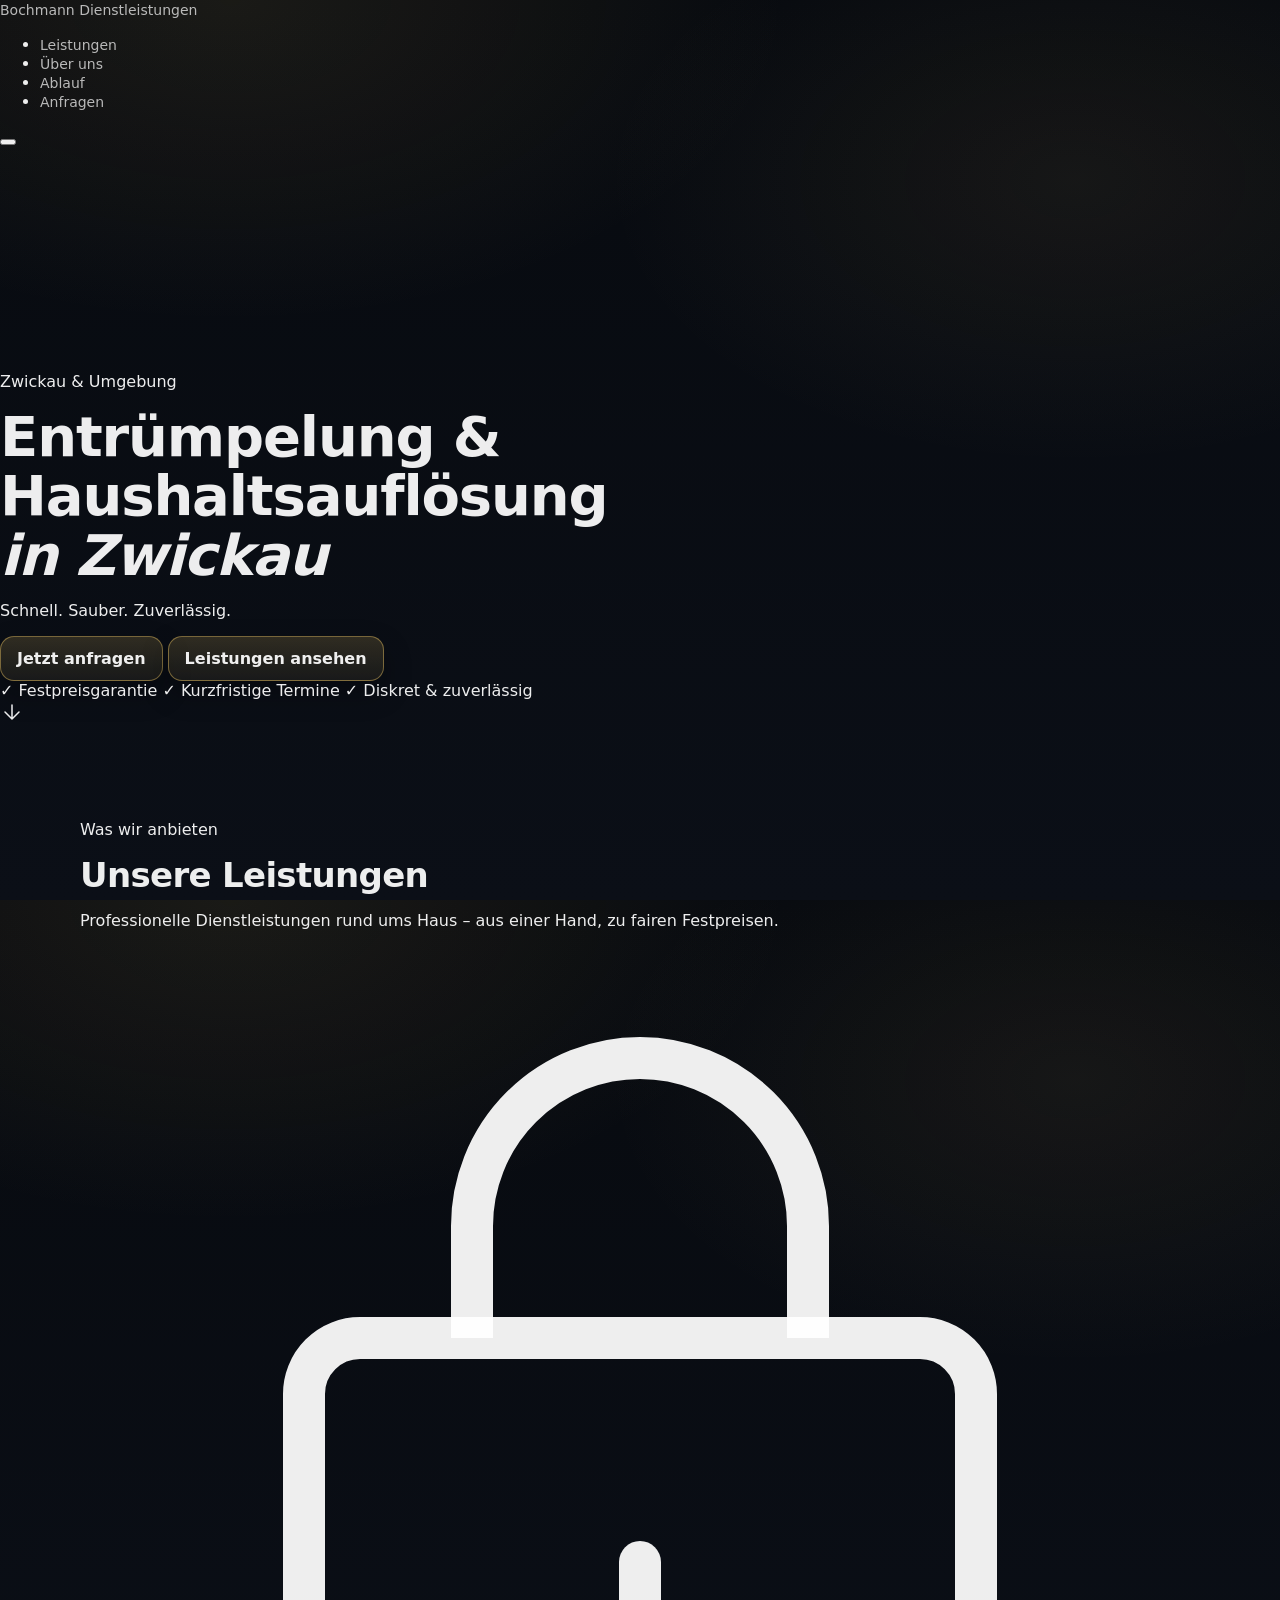
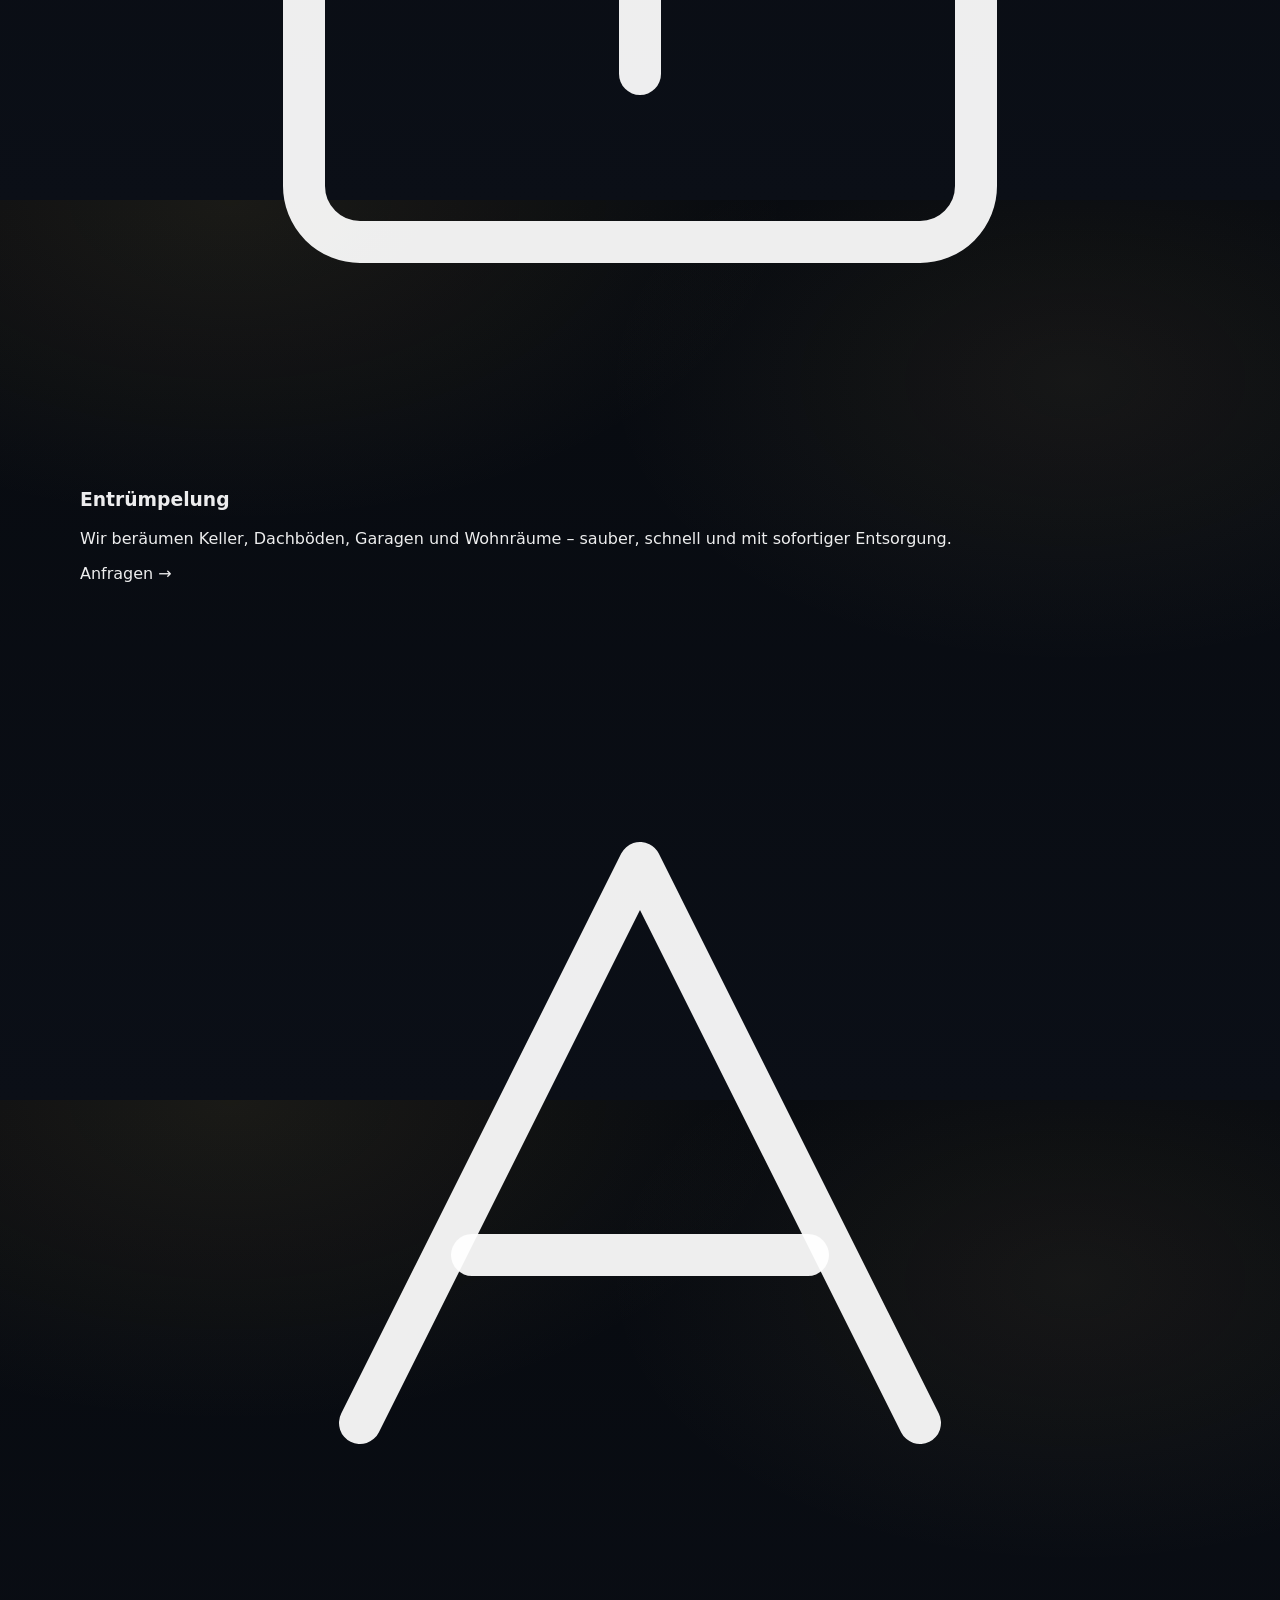
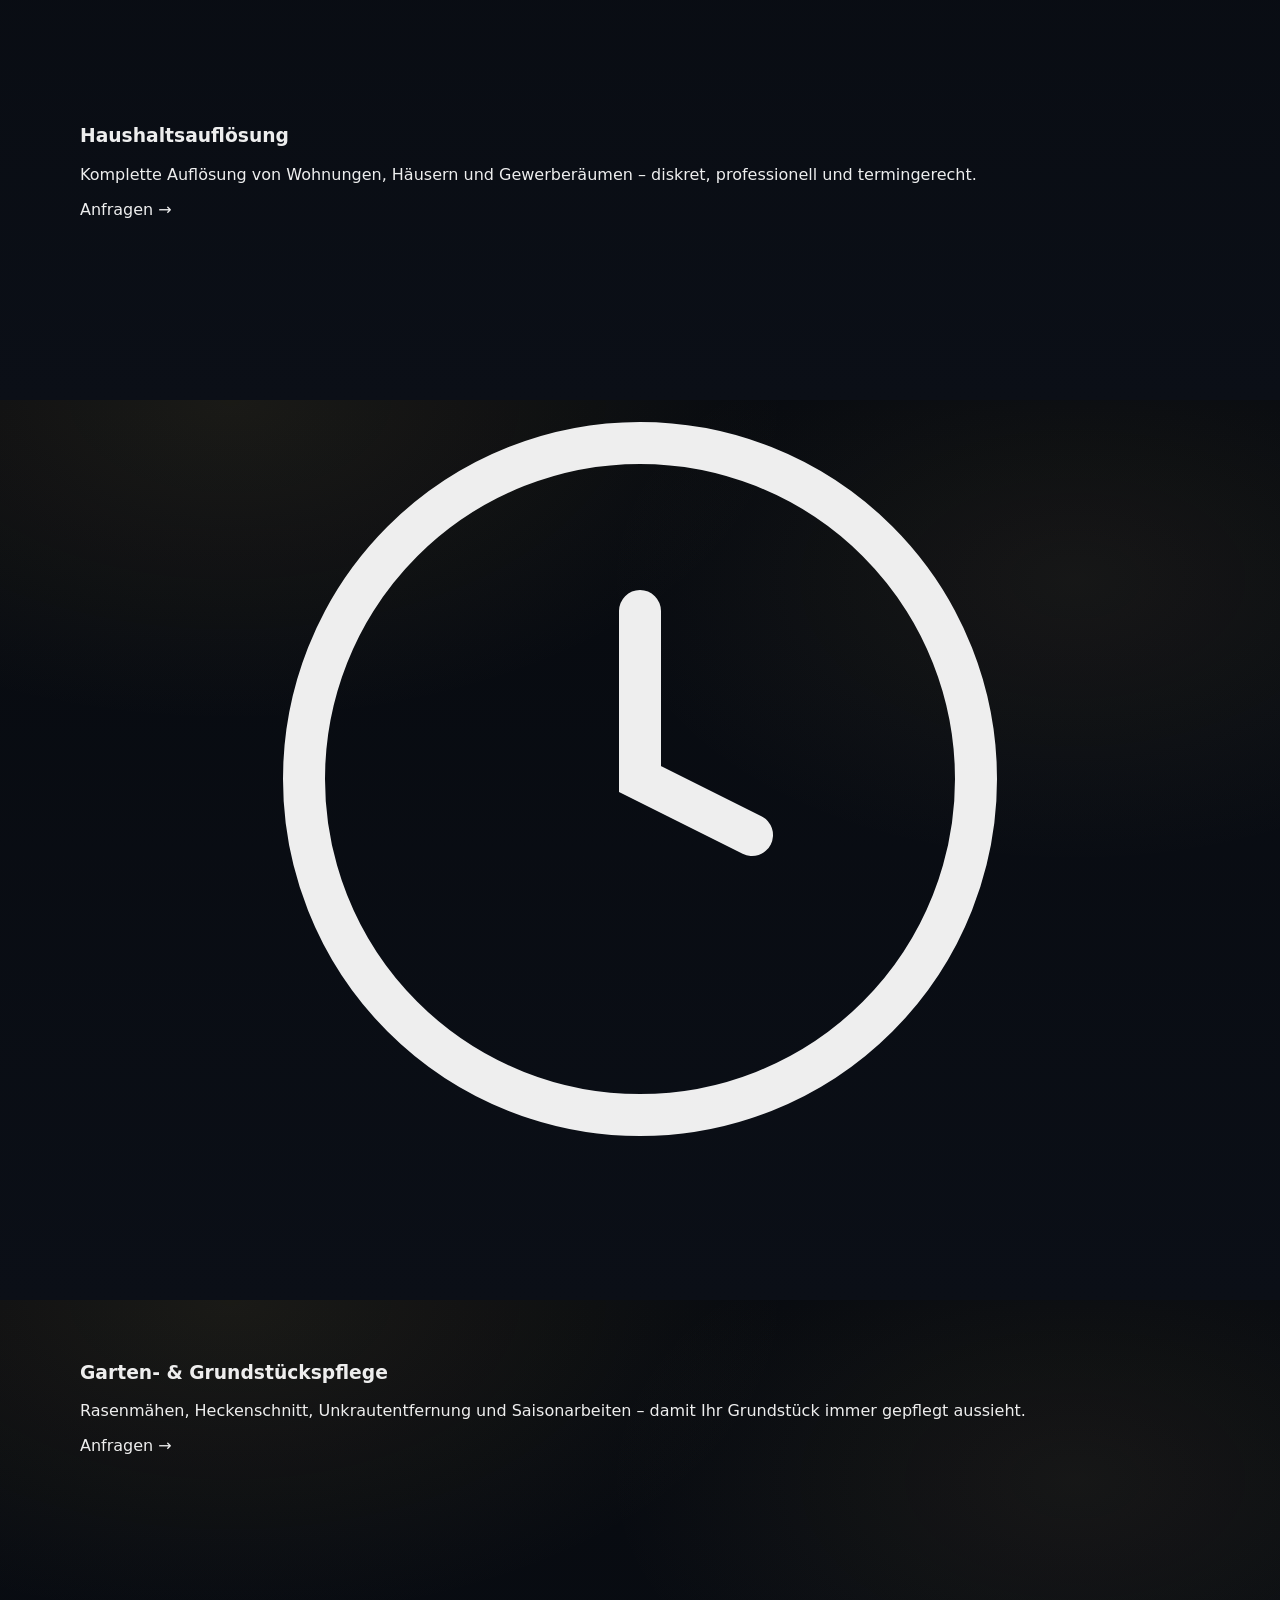
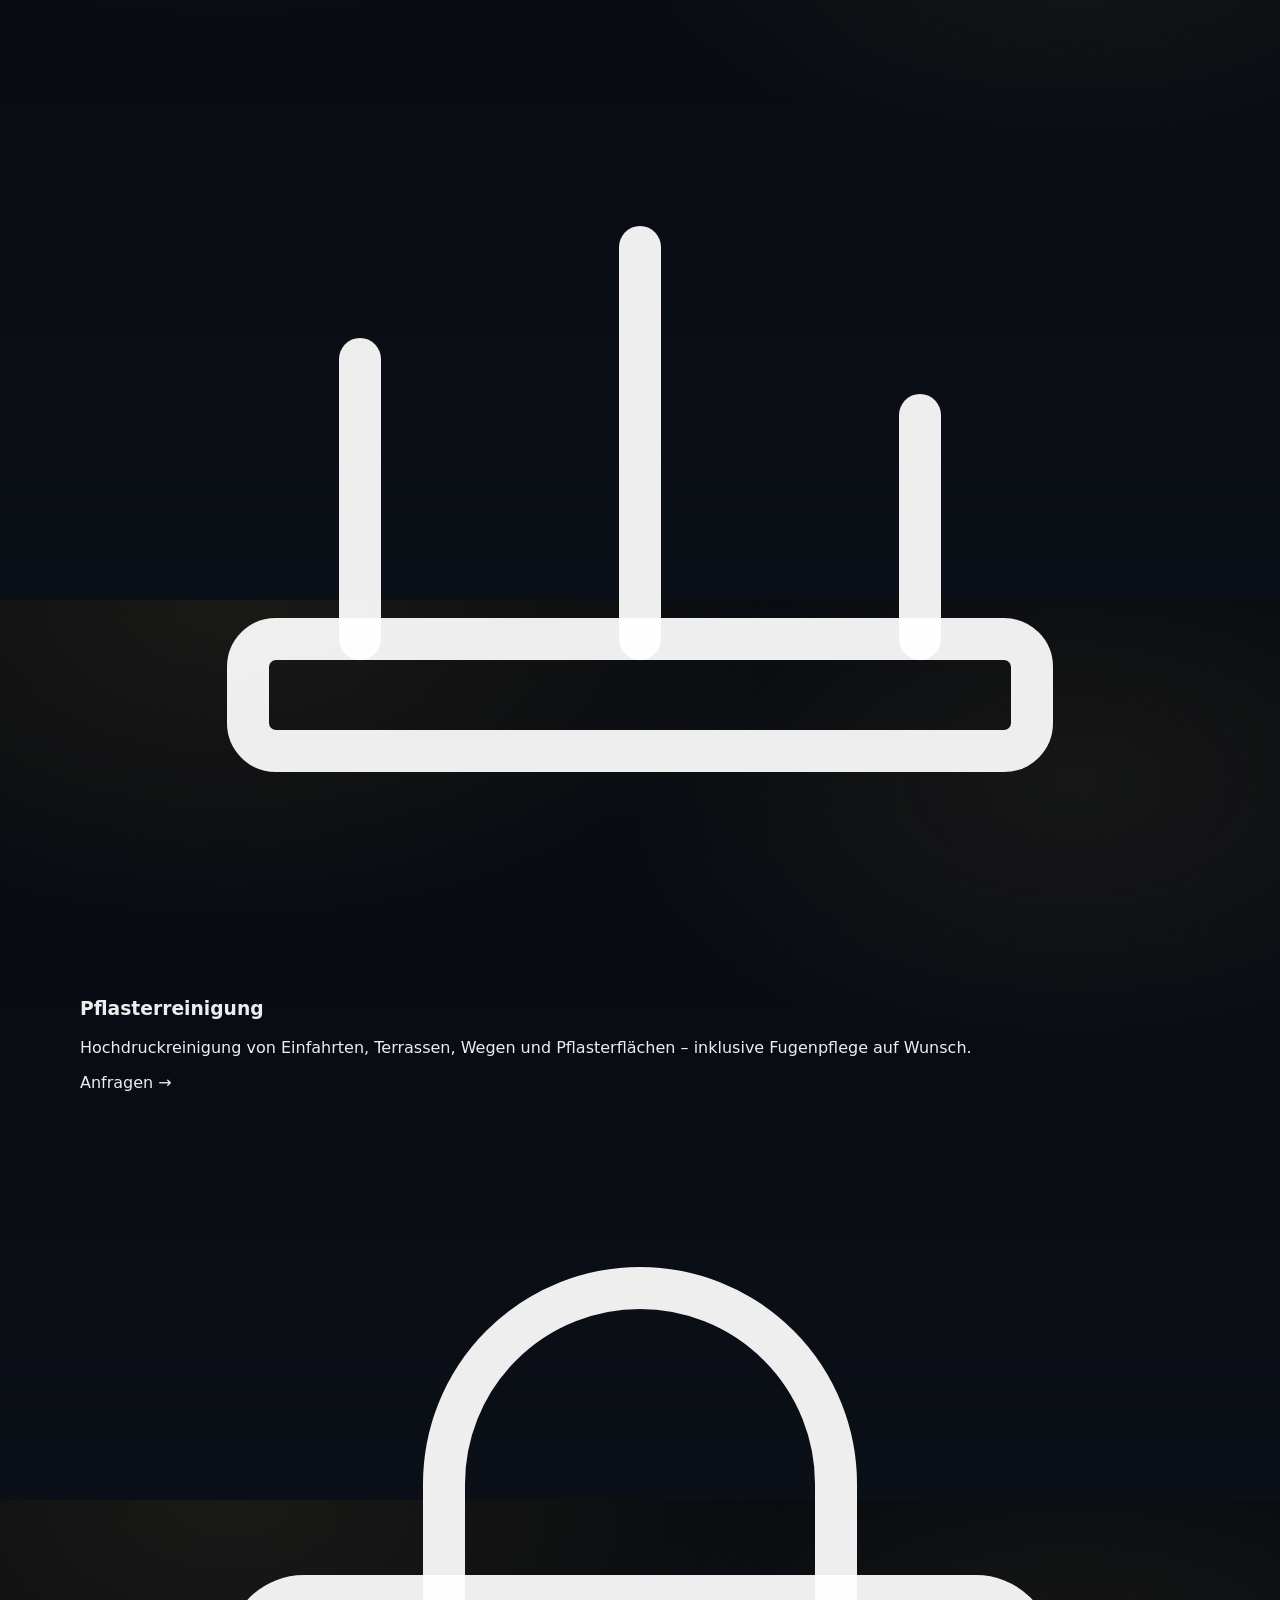
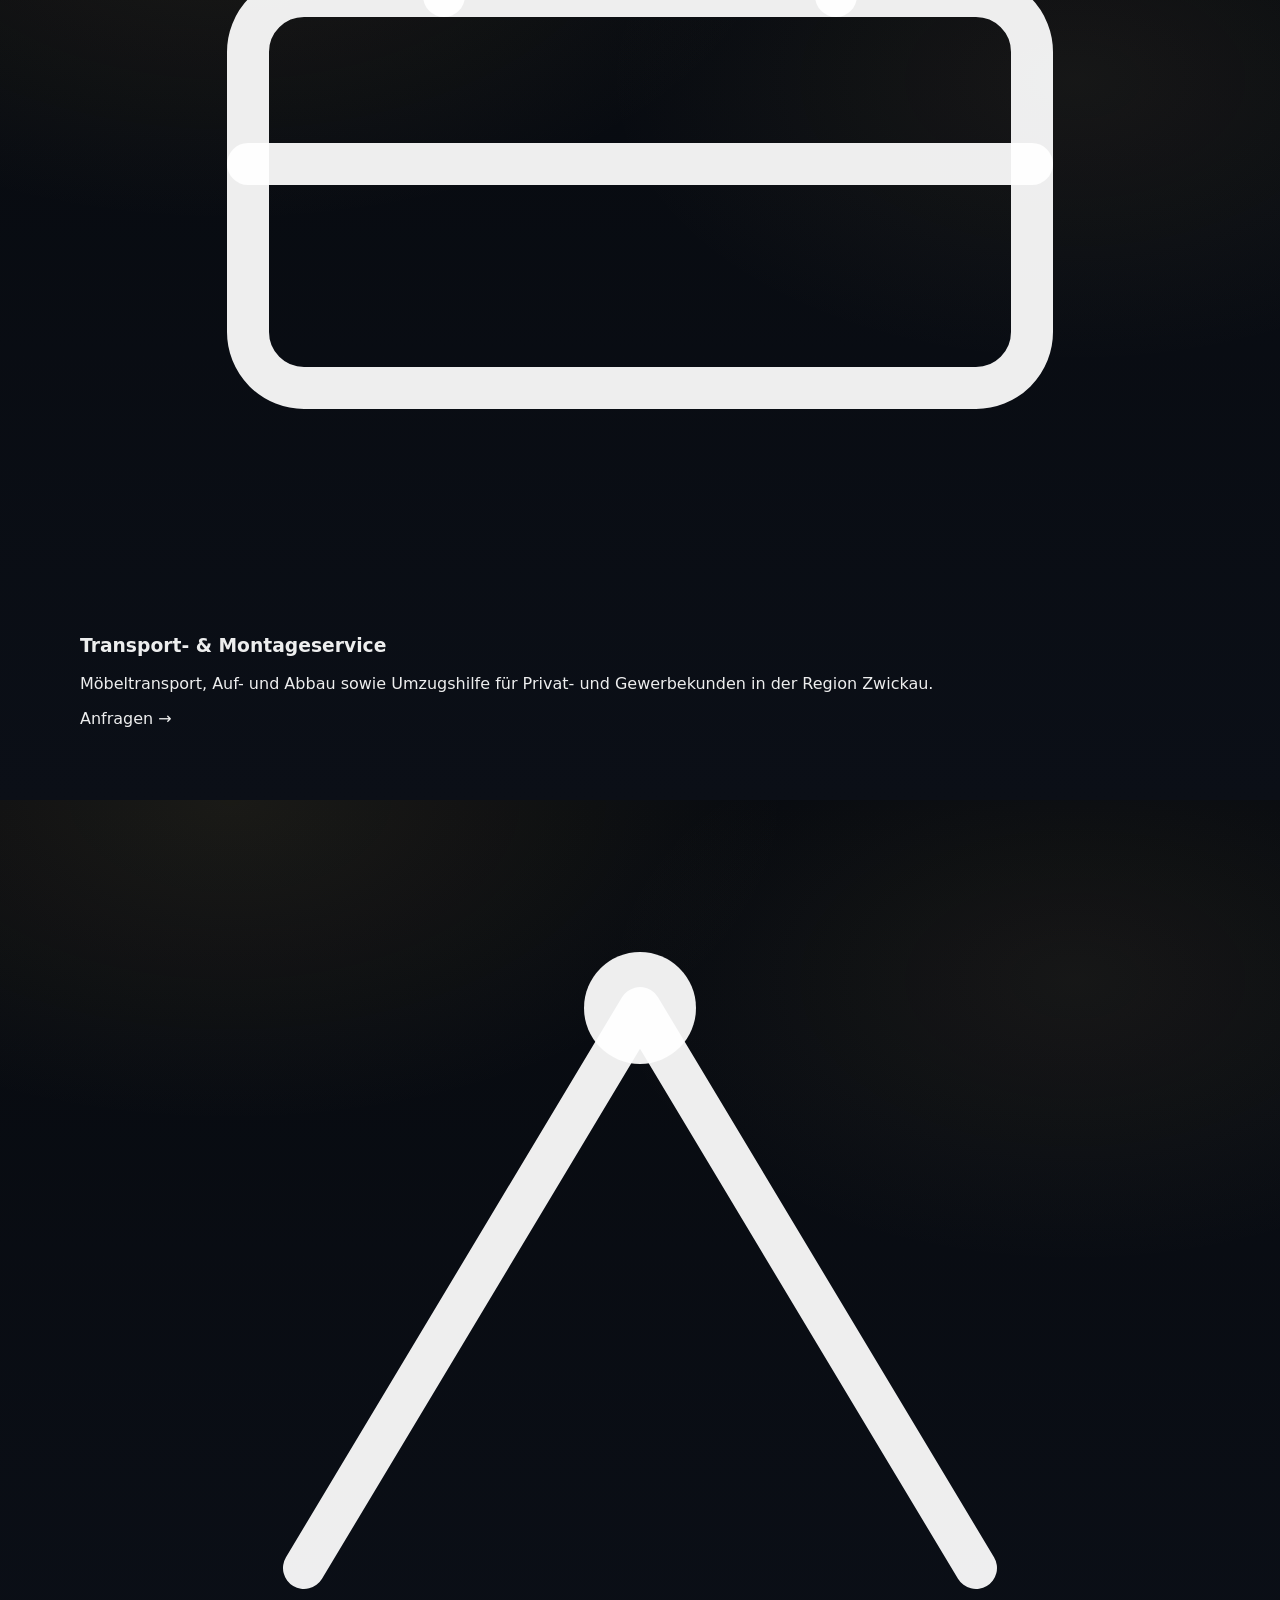
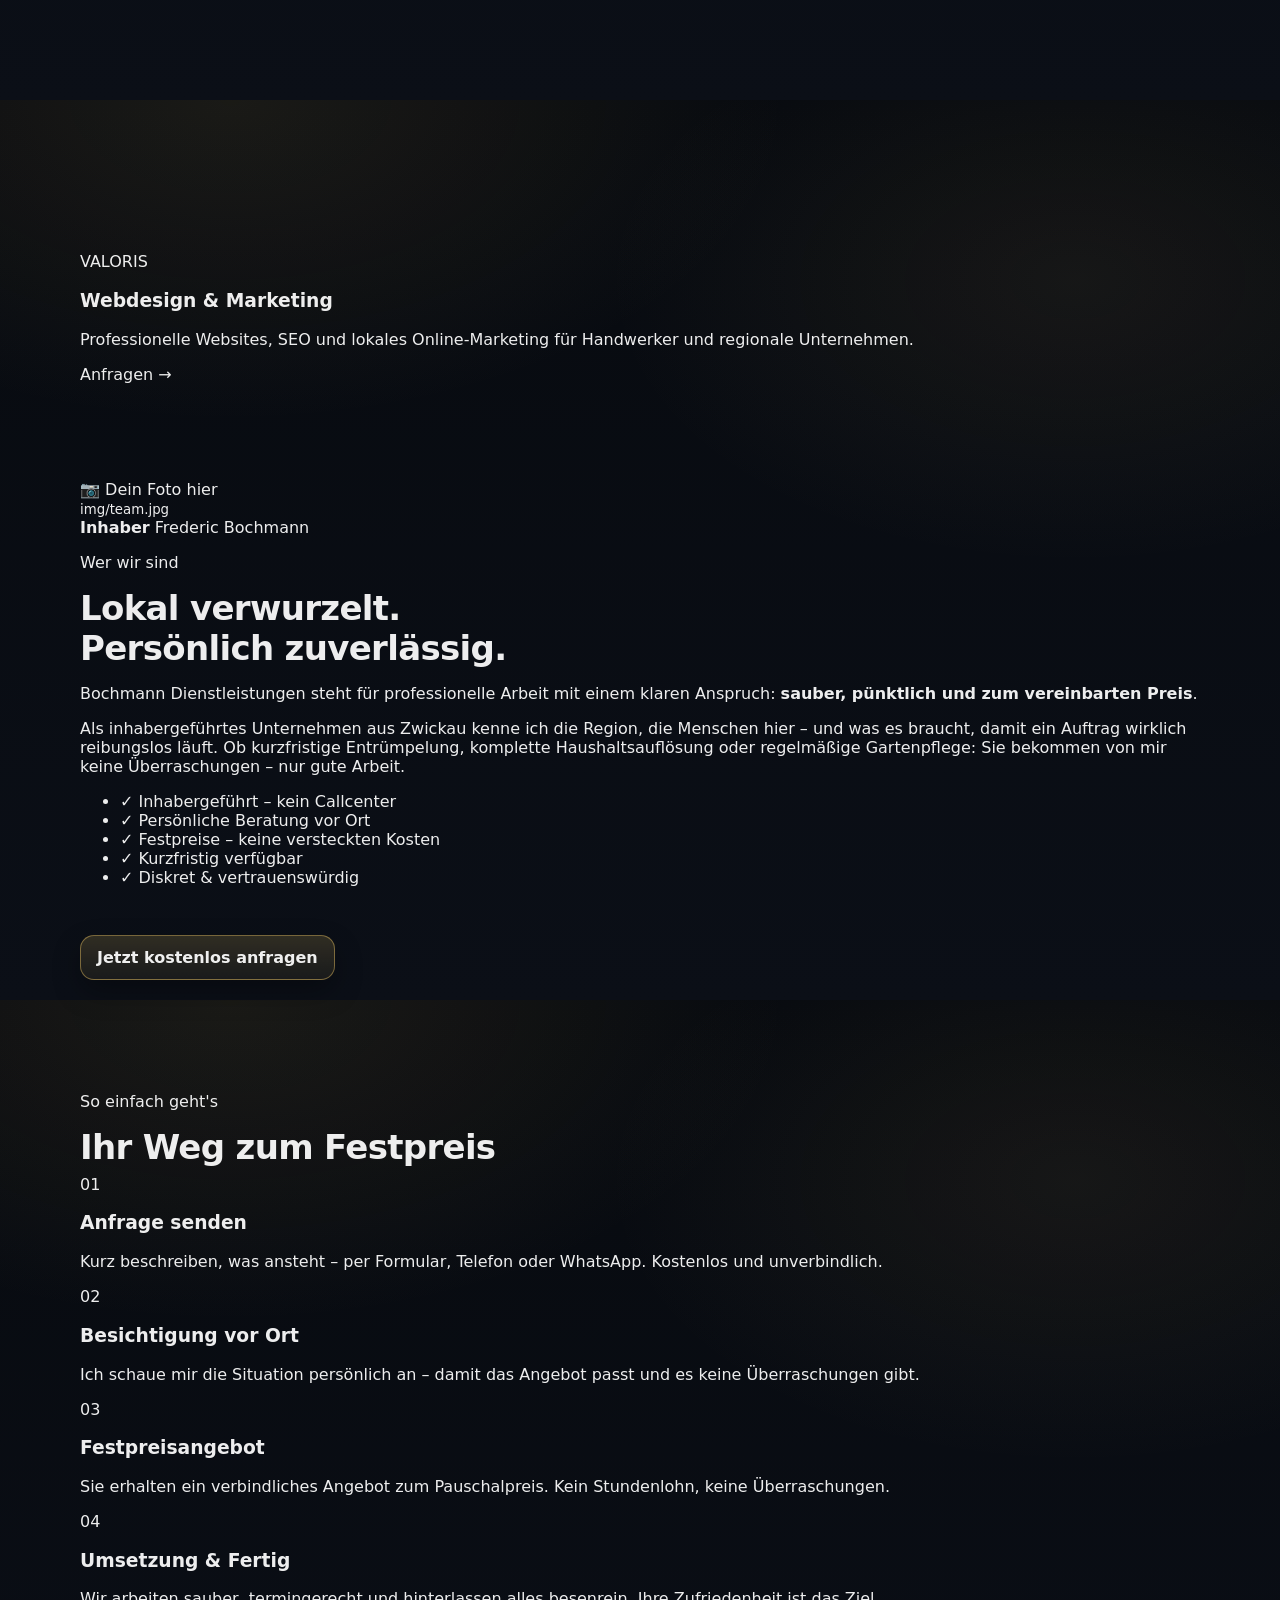
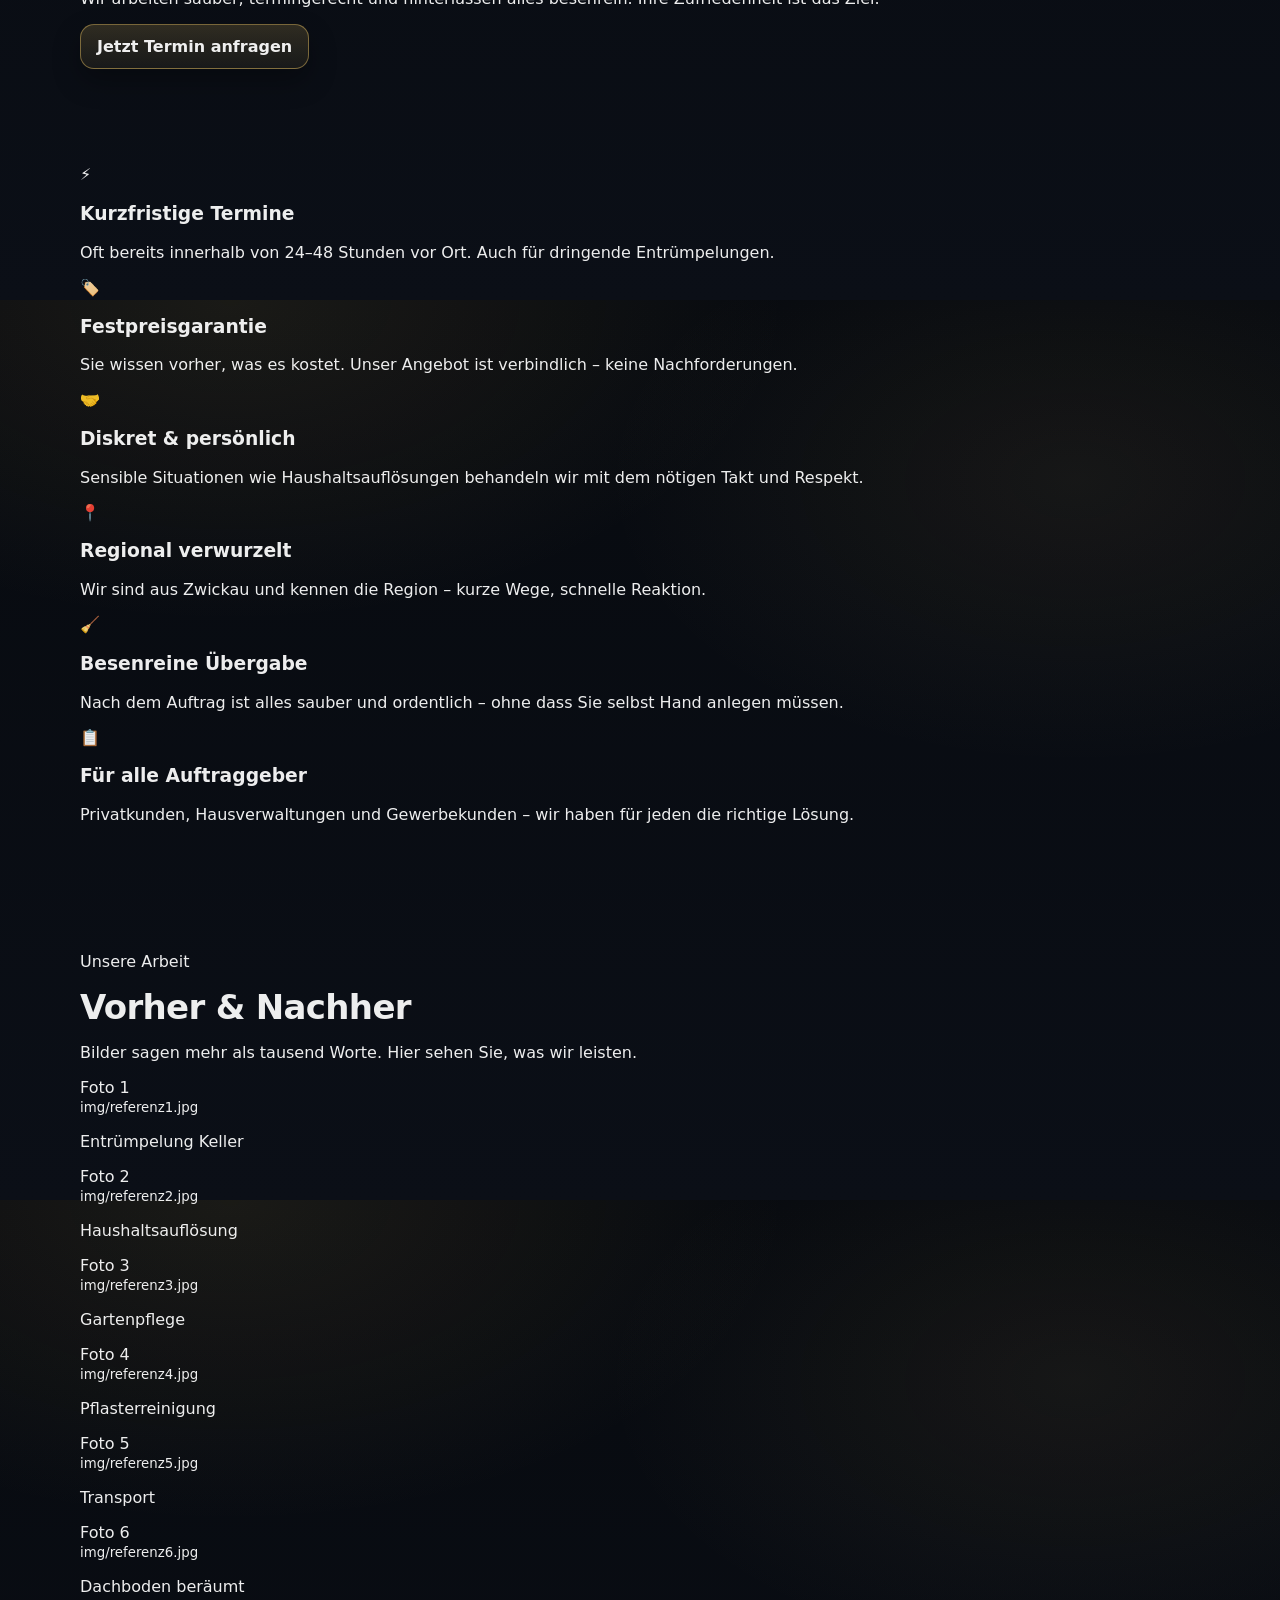
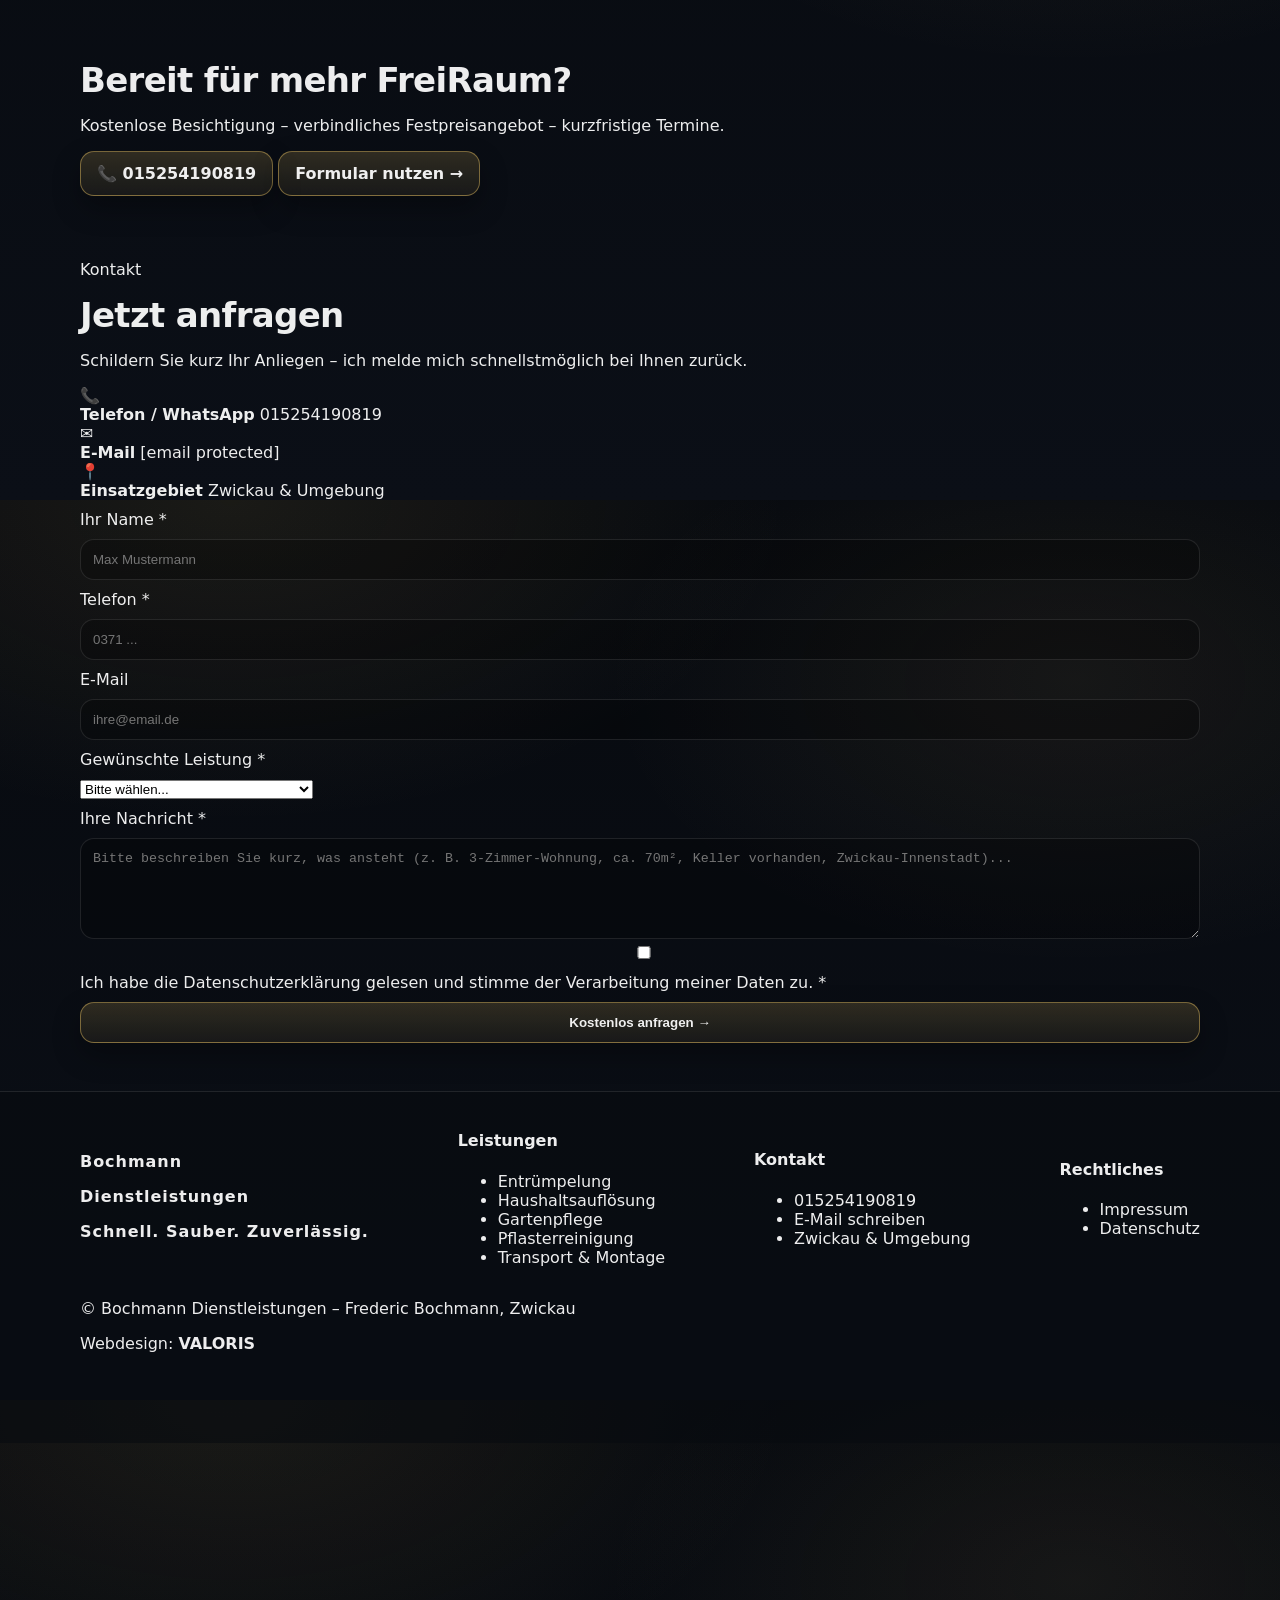
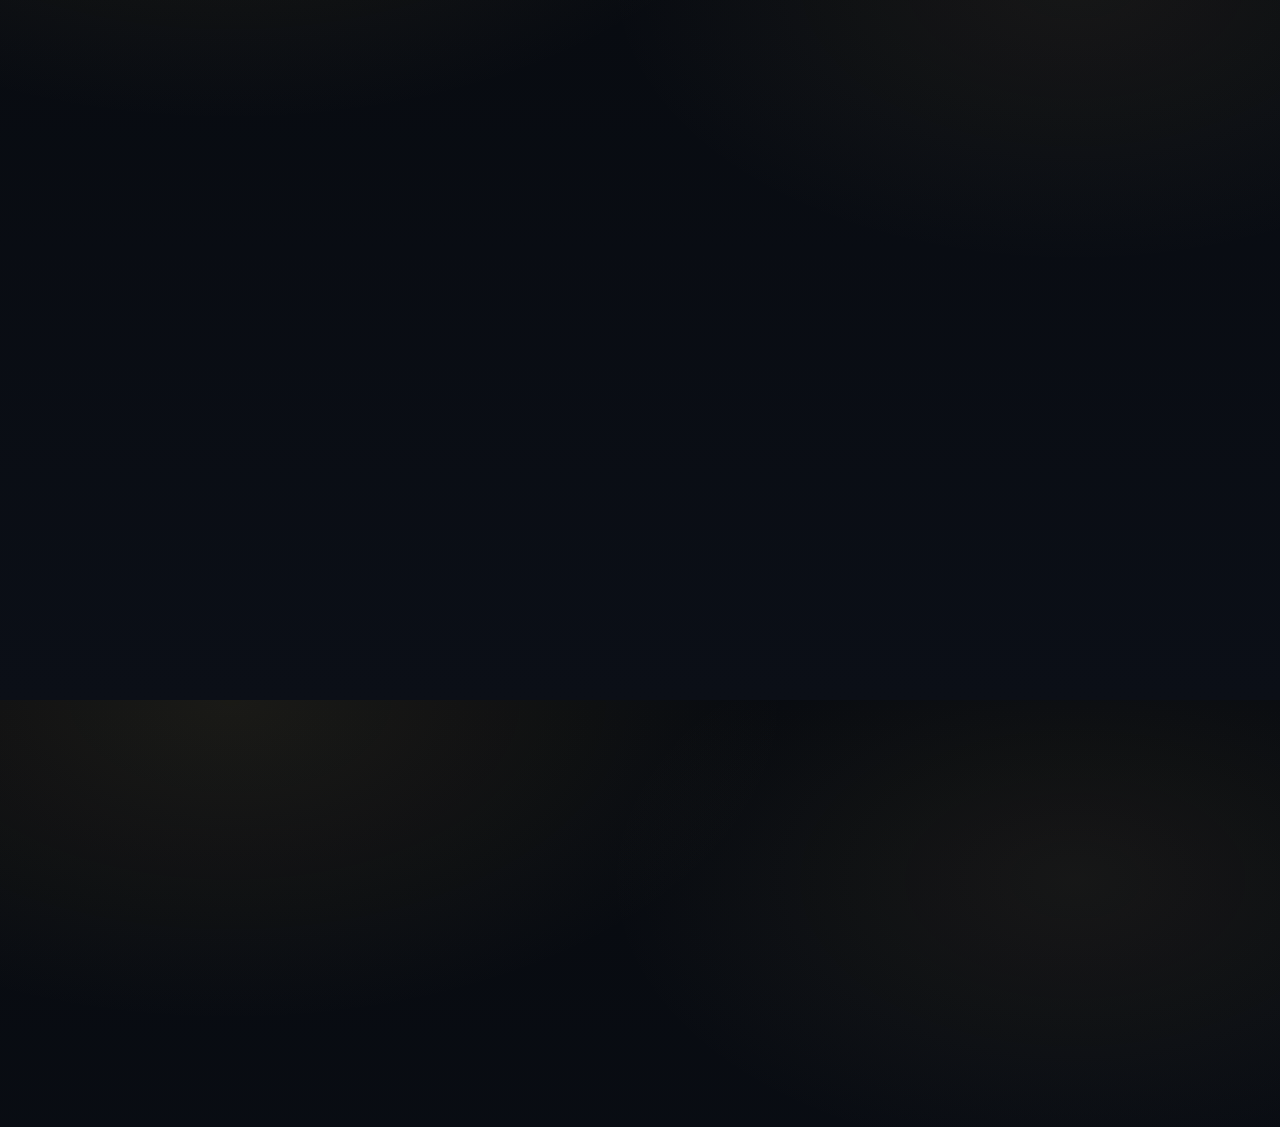
==== commit 4ce63088: "Add files via upload" ====
--- a/index.html
+++ b/index.html
@@ -1,433 +1,563 @@
-<!doctype html>
+<!DOCTYPE html>
 <html lang="de">
 <head>
-  <meta charset="utf-8" />
-  <meta name="viewport" content="width=device-width,initial-scale=1" />
-  <title>VALORIS Auftragsstruktur – Planbare Kundengewinnung</title>
-  <meta name="description" content="VALORIS entwickelt messbare Systeme zur planbaren Generierung kaufbereiter Anfragen – datenbasiert, wirtschaftlich, seriös." />
-
-  <meta property="og:title" content="VALORIS Auftragsstruktur" />
-  <meta property="og:description" content="Planbare Auftragsstruktur statt Zufall – messbar, wirtschaftlich, skalierbar." />
-  <meta property="og:type" content="website" />
-
-  <link rel="preconnect" href="https://fonts.googleapis.com">
-  <link rel="preconnect" href="https://fonts.gstatic.com" crossorigin>
-  <link href="https://fonts.googleapis.com/css2?family=Inter:wght@300;400;500;600;700;800&display=swap" rel="stylesheet">
+  <meta charset="UTF-8" />
+  <meta name="viewport" content="width=device-width, initial-scale=1.0" />
+  <meta name="description" content="Bochmann Dienstleistungen – Entrümpelung, Haushaltsauflösung und Gartenpflege in Zwickau und Umgebung. Schnell, sauber, zuverlässig. Jetzt Festpreis anfragen!" />
+  <title>Bochmann Dienstleistungen – Entrümpelung & Haushaltsauflösung Zwickau</title>
+
+  <!-- Google Fonts: Cormorant Garamond (Display) + DM Sans (Body) -->
+  <link rel="preconnect" href="https://fonts.googleapis.com" />
+  <link rel="preconnect" href="https://fonts.gstatic.com" crossorigin />
+  <link href="https://fonts.googleapis.com/css2?family=Cormorant+Garamond:wght@400;500;600;700&family=DM+Sans:wght@300;400;500;600&display=swap" rel="stylesheet" />
+
   <link rel="stylesheet" href="styles.css" />
 </head>
-
 <body>
-  <!-- Top utility bar -->
-  <div class="topbar">
-    <div class="container topbar__inner">
-      <div class="topbar__left">
-        <span class="topbar__pill">Datenbasiert</span>
-        <span class="topbar__pill">Messbar</span>
-        <span class="topbar__pill">Wirtschaftlich</span>
-      </div>
-      <div class="topbar__right">
-        <a class="topbar__link" href="mailto:DEINE-EMAIL@DOMAIN.DE">E-Mail</a>
-        <span class="sep">•</span>
-        <a class="topbar__link" href="https://wa.me/49DEINENUMMER?text=Hallo%20VALORIS%2C%20ich%20m%C3%B6chte%20eine%20Ersteinsch%C3%A4tzung." target="_blank" rel="noopener">WhatsApp</a>
-      </div>
-    </div>
-  </div>
-
-  <header class="header">
-    <div class="container header__inner">
-      <a class="brand" href="#top" aria-label="Start">
-        <span class="brand__name">VALORIS</span>
-        <span class="brand__sub">Auftragsstruktur</span>
+
+  <!-- =============================================
+       NAVIGATION
+  ============================================= -->
+  <nav class="nav" id="nav">
+    <div class="nav__inner">
+      <a href="#hero" class="nav__logo">
+        <span class="nav__logo-main">Bochmann</span>
+        <span class="nav__logo-sub">Dienstleistungen</span>
       </a>
-
-      <nav class="nav" aria-label="Hauptnavigation">
-        <a href="#system">System</a>
-        <a href="#beweise">Beweise</a>
-        <a href="#ablauf">Ablauf</a>
-        <a href="#kontakt" class="btn btn--small">Ersteinschätzung</a>
-      </nav>
-
-      <button class="burger" aria-label="Menü öffnen" aria-expanded="false">
+      <ul class="nav__links" id="navLinks">
+        <li><a href="#leistungen">Leistungen</a></li>
+        <li><a href="#ueber-uns">Über uns</a></li>
+        <li><a href="#ablauf">Ablauf</a></li>
+        <li><a href="#kontakt" class="nav__cta">Anfragen</a></li>
+      </ul>
+      <!-- Hamburger für Mobile -->
+      <button class="nav__burger" id="burger" aria-label="Menü öffnen">
         <span></span><span></span><span></span>
       </button>
     </div>
-
-    <div class="mobile-nav" hidden>
-      <a href="#system">System</a>
-      <a href="#beweise">Beweise</a>
-      <a href="#ablauf">Ablauf</a>
-      <a href="#kontakt">Ersteinschätzung</a>
-    </div>
-  </header>
-
-  <!-- Sticky bottom CTA (mobile-first wow) -->
-  <div class="sticky-cta" role="region" aria-label="Schnellkontakt">
-    <a class="sticky-cta__btn sticky-cta__btn--ghost" href="mailto:DEINE-EMAIL@DOMAIN.DE">E-Mail</a>
-    <a class="sticky-cta__btn" href="https://wa.me/49DEINENUMMER?text=Hallo%20VALORIS%2C%20ich%20m%C3%B6chte%20eine%20Ersteinsch%C3%A4tzung." target="_blank" rel="noopener">WhatsApp</a>
-  </div>
-
-  <main id="top">
-    <!-- HERO -->
-    <section class="hero">
-      <div class="container hero__grid">
-        <div class="hero__content">
-          <p class="badge">Boutique-Performanceberatung für planbare Kundengewinnung</p>
-          <h1>Planbare Auftragsstruktur statt Zufall.</h1>
-          <p class="lead">
-            VALORIS entwickelt messbare Systeme zur planbaren Generierung kaufbereiter Anfragen –
-            mit klarer Zahlenlogik, sauberer Struktur und konsequenter Optimierung.
-          </p>
-
-          <div class="hero__cta">
-            <a class="btn" href="#kontakt">Kostenfreie Ersteinschätzung</a>
-            <a class="btn btn--ghost" href="#system">Wie das System funktioniert</a>
-          </div>
-
-          <div class="metrics">
-            <div class="metric">
-              <div class="metric__kpi">KPI</div>
-              <div class="metric__label">Kosten pro Anfrage / Kunde</div>
-            </div>
-            <div class="metric">
-              <div class="metric__kpi">CTR</div>
-              <div class="metric__label">Qualität & Relevanz der Nachfrage</div>
-            </div>
-            <div class="metric">
-              <div class="metric__kpi">CVR</div>
-              <div class="metric__label">Conversion über Struktur & Vertrauen</div>
-            </div>
-          </div>
-
-          <div class="quote">
-            <div class="quote__mark">“</div>
-            <div class="quote__text">
-              Nicht mehr „Marketing“. Sondern Entscheidungen auf Basis von Zahlen.
-              Ziel: bessere Anfragen, weniger Streuverlust, planbare Auslastung.
-            </div>
-          </div>
-        </div>
-
-        <div class="hero__card">
-          <div class="card card--tight">
-            <h3>Was VALORIS konkret liefert</h3>
-            <ul class="list">
-              <li><span class="dot"></span><strong>Nachfrage-Architektur</strong> (kaufbereite Keywords, Cluster, Intention)</li>
-              <li><span class="dot"></span><strong>Conversion-Struktur</strong> (Landingpage, Copy, Vertrauensaufbau)</li>
-              <li><span class="dot"></span><strong>Tracking</strong> (Form, Call, WhatsApp, klare KPIs)</li>
-              <li><span class="dot"></span><strong>Google Ads Struktur</strong> (Kontrolle, Negatives, sauberes Setup)</li>
-              <li><span class="dot"></span><strong>Optimierung</strong> (Kosten pro Kunde runter, Qualität rauf)</li>
-            </ul>
-
-            <div class="card__meta">
-              <span class="tag">Messbar statt Bauchgefühl</span>
-              <span class="tag">Wirtschaftlich statt „Reichweite“</span>
-              <span class="tag">Struktur statt Zufall</span>
-            </div>
-
-            <div class="mini-cta">
-              <a class="btn btn--full" href="#kontakt">Ersteinschätzung sichern</a>
-              <p class="muted small">Antwort in der Regel &lt; 24h • E-Mail oder WhatsApp</p>
-            </div>
-          </div>
-        </div>
-      </div>
-
-      <div class="hero__glow" aria-hidden="true"></div>
-    </section>
-
-    <!-- WHY -->
-    <section class="section">
-      <div class="container">
-        <div class="split">
-          <div>
-            <h2>Warum viele Betriebe online Geld verbrennen.</h2>
-            <p class="muted">
-              Nicht weil „Google Ads nicht funktioniert“, sondern weil Struktur fehlt:
-              falsche Keywords, keine Landingpage-Logik, kein Tracking, keine Optimierung.
-            </p>
-
-            <div class="bullets">
-              <div class="bullet"><span class="bullet__icon">01</span><span>Falsche Intention: Infosuchende statt Käufer</span></div>
-              <div class="bullet"><span class="bullet__icon">02</span><span>Startseite statt Landingpage (Conversion-Killer)</span></div>
-              <div class="bullet"><span class="bullet__icon">03</span><span>Keine Messung: Entscheidungen ohne Daten</span></div>
-            </div>
-          </div>
-
-          <div class="panel">
-            <h3>VALORIS Prinzip</h3>
-            <p class="muted">
-              Wir bauen ein System, das du steuern kannst:
-              <strong>Traffic → Conversion → Wirtschaftlichkeit</strong>.
-            </p>
-            <div class="mini-grid">
-              <div class="mini">
-                <div class="mini__title">Traffic</div>
-                <div class="mini__text">kaufbereite Suchanfragen</div>
+  </nav>
+
+  <!-- =============================================
+       HERO – Fullscreen mit Video-Hintergrund
+  ============================================= -->
+  <section class="hero" id="hero">
+
+    <!--
+      ╔══════════════════════════════════════════╗
+      ║  VIDEO PLATZHALTER                       ║
+      ║  Ersetze "placeholder-video.mp4" mit     ║
+      ║  deiner eigenen Video-Datei.             ║
+      ║  Empfohlen: mp4, max. 15 MB, 1920x1080  ║
+      ╚══════════════════════════════════════════╝
+    -->
+    <!--
+      VIDEO: Pexels Stock-Video (kostenlos, CC0).
+      Ersetze die src mit deinem eigenen Video sobald verfügbar.
+      Empfohlen: video/hero.mp4 – max. 15MB, 1920x1080
+    -->
+    <video class="hero__video" autoplay muted loop playsinline>
+      <!-- VIDEO: hero.mp4 muss im gleichen Ordner liegen wie index.html -->
+      <source src="hero.mp4" type="video/mp4" />
+    </video>
+
+    <!-- Dunkler Overlay für Lesbarkeit -->
+    <div class="hero__overlay"></div>
+
+    <!-- Hero Content -->
+    <div class="hero__content">
+      <p class="hero__eyebrow">Zwickau & Umgebung</p>
+      <h1 class="hero__headline">
+        Entrümpelung &amp;<br />Haushaltsauflösung<br />
+        <em>in Zwickau</em>
+      </h1>
+      <p class="hero__sub">Schnell. Sauber. Zuverlässig.</p>
+      <div class="hero__btns">
+        <a href="#kontakt" class="btn btn--gold">Jetzt anfragen</a>
+        <a href="#leistungen" class="btn btn--outline">Leistungen ansehen</a>
+      </div>
+      <!-- Trust-Badges -->
+      <div class="hero__trust">
+        <span>✓ Festpreisgarantie</span>
+        <span>✓ Kurzfristige Termine</span>
+        <span>✓ Diskret & zuverlässig</span>
+      </div>
+    </div>
+
+    <!-- Scroll-Pfeil -->
+    <a href="#leistungen" class="hero__scroll" aria-label="Nach unten scrollen">
+      <svg width="24" height="24" viewBox="0 0 24 24" fill="none">
+        <path d="M12 5v14M5 12l7 7 7-7" stroke="currentColor" stroke-width="1.5" stroke-linecap="round"/>
+      </svg>
+    </a>
+  </section>
+
+  <!-- =============================================
+       LEISTUNGEN
+  ============================================= -->
+  <section class="section leistungen" id="leistungen">
+    <div class="container">
+      <div class="section__header">
+        <p class="section__eyebrow">Was wir anbieten</p>
+        <h2 class="section__title">Unsere Leistungen</h2>
+        <p class="section__desc">Professionelle Dienstleistungen rund ums Haus – aus einer Hand, zu fairen Festpreisen.</p>
+      </div>
+
+      <div class="leistungen__grid">
+
+        <!-- Leistung 1 -->
+        <div class="leistung-card" data-reveal>
+          <div class="leistung-card__icon">
+            <svg viewBox="0 0 40 40" fill="none"><rect x="8" y="14" width="24" height="18" rx="2" stroke="currentColor" stroke-width="1.5"/><path d="M14 14V10a6 6 0 1 1 12 0v4" stroke="currentColor" stroke-width="1.5"/><path d="M20 22v4" stroke="currentColor" stroke-width="1.5" stroke-linecap="round"/></svg>
+          </div>
+          <h3>Entrümpelung</h3>
+          <p>Wir beräumen Keller, Dachböden, Garagen und Wohnräume – sauber, schnell und mit sofortiger Entsorgung.</p>
+          <a href="#kontakt" class="leistung-card__link">Anfragen →</a>
+        </div>
+
+        <!-- Leistung 2 -->
+        <div class="leistung-card" data-reveal>
+          <div class="leistung-card__icon">
+            <svg viewBox="0 0 40 40" fill="none"><path d="M10 30 L20 10 L30 30" stroke="currentColor" stroke-width="1.5" stroke-linecap="round" stroke-linejoin="round"/><path d="M14 24h12" stroke="currentColor" stroke-width="1.5" stroke-linecap="round"/></svg>
+          </div>
+          <h3>Haushaltsauflösung</h3>
+          <p>Komplette Auflösung von Wohnungen, Häusern und Gewerberäumen – diskret, professionell und termingerecht.</p>
+          <a href="#kontakt" class="leistung-card__link">Anfragen →</a>
+        </div>
+
+        <!-- Leistung 3 -->
+        <div class="leistung-card" data-reveal>
+          <div class="leistung-card__icon">
+            <svg viewBox="0 0 40 40" fill="none"><circle cx="20" cy="20" r="12" stroke="currentColor" stroke-width="1.5"/><path d="M20 14v6l4 2" stroke="currentColor" stroke-width="1.5" stroke-linecap="round"/></svg>
+          </div>
+          <h3>Garten- & Grundstückspflege</h3>
+          <p>Rasenmähen, Heckenschnitt, Unkrautentfernung und Saisonarbeiten – damit Ihr Grundstück immer gepflegt aussieht.</p>
+          <a href="#kontakt" class="leistung-card__link">Anfragen →</a>
+        </div>
+
+        <!-- Leistung 4 -->
+        <div class="leistung-card" data-reveal>
+          <div class="leistung-card__icon">
+            <svg viewBox="0 0 40 40" fill="none"><rect x="6" y="28" width="28" height="4" rx="1" stroke="currentColor" stroke-width="1.5"/><path d="M10 28V18" stroke="currentColor" stroke-width="1.5" stroke-linecap="round"/><path d="M20 28V14" stroke="currentColor" stroke-width="1.5" stroke-linecap="round"/><path d="M30 28V20" stroke="currentColor" stroke-width="1.5" stroke-linecap="round"/></svg>
+          </div>
+          <h3>Pflasterreinigung</h3>
+          <p>Hochdruckreinigung von Einfahrten, Terrassen, Wegen und Pflasterflächen – inklusive Fugenpflege auf Wunsch.</p>
+          <a href="#kontakt" class="leistung-card__link">Anfragen →</a>
+        </div>
+
+        <!-- Leistung 5 -->
+        <div class="leistung-card" data-reveal>
+          <div class="leistung-card__icon">
+            <svg viewBox="0 0 40 40" fill="none"><rect x="6" y="18" width="28" height="14" rx="2" stroke="currentColor" stroke-width="1.5"/><path d="M6 24h28M13 18V14a7 7 0 0 1 14 0v4" stroke="currentColor" stroke-width="1.5" stroke-linecap="round"/></svg>
+          </div>
+          <h3>Transport- & Montageservice</h3>
+          <p>Möbeltransport, Auf- und Abbau sowie Umzugshilfe für Privat- und Gewerbekunden in der Region Zwickau.</p>
+          <a href="#kontakt" class="leistung-card__link">Anfragen →</a>
+        </div>
+
+        <!-- Leistung 6: VALORIS -->
+        <div class="leistung-card leistung-card--valoris" data-reveal>
+          <div class="leistung-card__icon">
+            <svg viewBox="0 0 40 40" fill="none"><path d="M8 30 L20 10 L32 30" stroke="currentColor" stroke-width="1.5" stroke-linecap="round" stroke-linejoin="round"/><circle cx="20" cy="10" r="2" fill="currentColor"/></svg>
+          </div>
+          <div class="leistung-card__badge">VALORIS</div>
+          <h3>Webdesign & Marketing</h3>
+          <p>Professionelle Websites, SEO und lokales Online-Marketing für Handwerker und regionale Unternehmen.</p>
+          <a href="#kontakt" class="leistung-card__link">Anfragen →</a>
+        </div>
+
+      </div>
+    </div>
+  </section>
+
+  <!-- =============================================
+       ÜBER UNS
+  ============================================= -->
+  <section class="section ueber" id="ueber-uns">
+    <div class="container">
+      <div class="ueber__inner">
+
+        <!-- Bild-Seite -->
+        <div class="ueber__img-wrap" data-reveal>
+          <!--
+            ╔══════════════════════════════════════════╗
+            ║  BILD PLATZHALTER                        ║
+            ║  Ersetze "img/team.jpg" mit deinem Foto  ║
+            ║  Empfohlen: 800x900px, JPG               ║
+            ╚══════════════════════════════════════════╝
+          -->
+          <div class="ueber__img-placeholder">
+            <span>📷 Dein Foto hier<br /><small>img/team.jpg</small></span>
+          </div>
+          <div class="ueber__badge">
+            <strong>Inhaber</strong>
+            Frederic Bochmann
+          </div>
+        </div>
+
+        <!-- Text-Seite -->
+        <div class="ueber__text" data-reveal>
+          <p class="section__eyebrow">Wer wir sind</p>
+          <h2 class="section__title">Lokal verwurzelt.<br />Persönlich zuverlässig.</h2>
+          <p>Bochmann Dienstleistungen steht für professionelle Arbeit mit einem klaren Anspruch: <strong>sauber, pünktlich und zum vereinbarten Preis</strong>.</p>
+          <p>Als inhabergeführtes Unternehmen aus Zwickau kenne ich die Region, die Menschen hier – und was es braucht, damit ein Auftrag wirklich reibungslos läuft. Ob kurzfristige Entrümpelung, komplette Haushaltsauflösung oder regelmäßige Gartenpflege: Sie bekommen von mir keine Überraschungen – nur gute Arbeit.</p>
+          <ul class="ueber__list">
+            <li>✓ Inhabergeführt – kein Callcenter</li>
+            <li>✓ Persönliche Beratung vor Ort</li>
+            <li>✓ Festpreise – keine versteckten Kosten</li>
+            <li>✓ Kurzfristig verfügbar</li>
+            <li>✓ Diskret & vertrauenswürdig</li>
+          </ul>
+          <a href="#kontakt" class="btn btn--gold" style="margin-top:2rem">Jetzt kostenlos anfragen</a>
+        </div>
+
+      </div>
+    </div>
+  </section>
+
+  <!-- =============================================
+       ABLAUF
+  ============================================= -->
+  <section class="section ablauf" id="ablauf">
+    <div class="container">
+      <div class="section__header">
+        <p class="section__eyebrow">So einfach geht's</p>
+        <h2 class="section__title">Ihr Weg zum Festpreis</h2>
+      </div>
+
+      <div class="ablauf__steps">
+
+        <div class="ablauf__step" data-reveal>
+          <div class="ablauf__num">01</div>
+          <div class="ablauf__content">
+            <h3>Anfrage senden</h3>
+            <p>Kurz beschreiben, was ansteht – per Formular, Telefon oder WhatsApp. Kostenlos und unverbindlich.</p>
+          </div>
+        </div>
+
+        <div class="ablauf__connector"></div>
+
+        <div class="ablauf__step" data-reveal>
+          <div class="ablauf__num">02</div>
+          <div class="ablauf__content">
+            <h3>Besichtigung vor Ort</h3>
+            <p>Ich schaue mir die Situation persönlich an – damit das Angebot passt und es keine Überraschungen gibt.</p>
+          </div>
+        </div>
+
+        <div class="ablauf__connector"></div>
+
+        <div class="ablauf__step" data-reveal>
+          <div class="ablauf__num">03</div>
+          <div class="ablauf__content">
+            <h3>Festpreisangebot</h3>
+            <p>Sie erhalten ein verbindliches Angebot zum Pauschalpreis. Kein Stundenlohn, keine Überraschungen.</p>
+          </div>
+        </div>
+
+        <div class="ablauf__connector"></div>
+
+        <div class="ablauf__step" data-reveal>
+          <div class="ablauf__num">04</div>
+          <div class="ablauf__content">
+            <h3>Umsetzung & Fertig</h3>
+            <p>Wir arbeiten sauber, termingerecht und hinterlassen alles besenrein. Ihre Zufriedenheit ist das Ziel.</p>
+          </div>
+        </div>
+
+      </div>
+
+      <div class="ablauf__cta">
+        <a href="#kontakt" class="btn btn--gold">Jetzt Termin anfragen</a>
+      </div>
+    </div>
+  </section>
+
+  <!-- =============================================
+       VORTEILE / USPs
+  ============================================= -->
+  <section class="section vorteile" id="vorteile">
+    <div class="container">
+      <div class="vorteile__grid">
+
+        <div class="vorteil" data-reveal>
+          <div class="vorteil__icon">⚡</div>
+          <h3>Kurzfristige Termine</h3>
+          <p>Oft bereits innerhalb von 24–48 Stunden vor Ort. Auch für dringende Entrümpelungen.</p>
+        </div>
+
+        <div class="vorteil" data-reveal>
+          <div class="vorteil__icon">🏷️</div>
+          <h3>Festpreisgarantie</h3>
+          <p>Sie wissen vorher, was es kostet. Unser Angebot ist verbindlich – keine Nachforderungen.</p>
+        </div>
+
+        <div class="vorteil" data-reveal>
+          <div class="vorteil__icon">🤝</div>
+          <h3>Diskret & persönlich</h3>
+          <p>Sensible Situationen wie Haushaltsauflösungen behandeln wir mit dem nötigen Takt und Respekt.</p>
+        </div>
+
+        <div class="vorteil" data-reveal>
+          <div class="vorteil__icon">📍</div>
+          <h3>Regional verwurzelt</h3>
+          <p>Wir sind aus Zwickau und kennen die Region – kurze Wege, schnelle Reaktion.</p>
+        </div>
+
+        <div class="vorteil" data-reveal>
+          <div class="vorteil__icon">🧹</div>
+          <h3>Besenreine Übergabe</h3>
+          <p>Nach dem Auftrag ist alles sauber und ordentlich – ohne dass Sie selbst Hand anlegen müssen.</p>
+        </div>
+
+        <div class="vorteil" data-reveal>
+          <div class="vorteil__icon">📋</div>
+          <h3>Für alle Auftraggeber</h3>
+          <p>Privatkunden, Hausverwaltungen und Gewerbekunden – wir haben für jeden die richtige Lösung.</p>
+        </div>
+
+      </div>
+    </div>
+  </section>
+
+  <!-- =============================================
+       REFERENZEN / GALERIE
+  ============================================= -->
+  <section class="section referenzen" id="referenzen">
+    <div class="container">
+      <div class="section__header">
+        <p class="section__eyebrow">Unsere Arbeit</p>
+        <h2 class="section__title">Vorher & Nachher</h2>
+        <p class="section__desc">Bilder sagen mehr als tausend Worte. Hier sehen Sie, was wir leisten.</p>
+      </div>
+
+      <div class="referenzen__grid">
+        <!--
+          ╔══════════════════════════════════════════╗
+          ║  BILDER PLATZHALTER (6 Stück)            ║
+          ║  Ersetze die Platzhalter mit echten      ║
+          ║  Vorher/Nachher-Fotos                    ║
+          ║  Empfohlen: 800x600px, JPG               ║
+          ║  Beispiel: <img src="img/ref1.jpg" />    ║
+          ╚══════════════════════════════════════════╝
+        -->
+        <div class="ref-card" data-reveal>
+          <div class="ref-card__img ref-card__img--placeholder">
+            <span>Foto 1<br /><small>img/referenz1.jpg</small></span>
+          </div>
+          <p class="ref-card__label">Entrümpelung Keller</p>
+        </div>
+        <div class="ref-card" data-reveal>
+          <div class="ref-card__img ref-card__img--placeholder">
+            <span>Foto 2<br /><small>img/referenz2.jpg</small></span>
+          </div>
+          <p class="ref-card__label">Haushaltsauflösung</p>
+        </div>
+        <div class="ref-card" data-reveal>
+          <div class="ref-card__img ref-card__img--placeholder">
+            <span>Foto 3<br /><small>img/referenz3.jpg</small></span>
+          </div>
+          <p class="ref-card__label">Gartenpflege</p>
+        </div>
+        <div class="ref-card" data-reveal>
+          <div class="ref-card__img ref-card__img--placeholder">
+            <span>Foto 4<br /><small>img/referenz4.jpg</small></span>
+          </div>
+          <p class="ref-card__label">Pflasterreinigung</p>
+        </div>
+        <div class="ref-card" data-reveal>
+          <div class="ref-card__img ref-card__img--placeholder">
+            <span>Foto 5<br /><small>img/referenz5.jpg</small></span>
+          </div>
+          <p class="ref-card__label">Transport</p>
+        </div>
+        <div class="ref-card" data-reveal>
+          <div class="ref-card__img ref-card__img--placeholder">
+            <span>Foto 6<br /><small>img/referenz6.jpg</small></span>
+          </div>
+          <p class="ref-card__label">Dachboden beräumt</p>
+        </div>
+      </div>
+    </div>
+  </section>
+
+  <!-- =============================================
+       MIDPAGE CTA BANNER
+  ============================================= -->
+  <section class="cta-banner">
+    <div class="container">
+      <div class="cta-banner__inner">
+        <h2>Bereit für mehr FreiRaum?</h2>
+        <p>Kostenlose Besichtigung – verbindliches Festpreisangebot – kurzfristige Termine.</p>
+        <div class="cta-banner__btns">
+          <a href="tel:015254190819" class="btn btn--gold">📞 015254190819</a>
+          <a href="#kontakt" class="btn btn--outline-light">Formular nutzen →</a>
+        </div>
+      </div>
+    </div>
+  </section>
+
+  <!-- =============================================
+       KONTAKT
+  ============================================= -->
+  <section class="section kontakt" id="kontakt">
+    <div class="container">
+      <div class="kontakt__inner">
+
+        <!-- Kontakt-Info -->
+        <div class="kontakt__info" data-reveal>
+          <p class="section__eyebrow">Kontakt</p>
+          <h2 class="section__title">Jetzt anfragen</h2>
+          <p>Schildern Sie kurz Ihr Anliegen – ich melde mich schnellstmöglich bei Ihnen zurück.</p>
+
+          <div class="kontakt__details">
+            <a href="tel:015254190819" class="kontakt__item">
+              <div class="kontakt__item-icon">📞</div>
+              <div>
+                <strong>Telefon / WhatsApp</strong>
+                <span>015254190819</span>
               </div>
-              <div class="mini">
-                <div class="mini__title">Conversion</div>
-                <div class="mini__text">Struktur + Vertrauen</div>
+            </a>
+            <a href="/cdn-cgi/l/email-protection#c3a5b1a6aab1a2b6aeeea7aaa6adb0b7afa6aab0b7b6ada4a6ad83a4aebbeda7a6" class="kontakt__item">
+              <div class="kontakt__item-icon">✉️</div>
+              <div>
+                <strong>E-Mail</strong>
+                <span><span class="__cf_email__" data-cfemail="11776374786370647c3c7578747f62657d74786265647f76747f51767c693f7574">[email&#160;protected]</span></span>
               </div>
-              <div class="mini">
-                <div class="mini__title">ROI</div>
-                <div class="mini__text">Kosten pro Kunde im Griff</div>
+            </a>
+            <div class="kontakt__item">
+              <div class="kontakt__item-icon">📍</div>
+              <div>
+                <strong>Einsatzgebiet</strong>
+                <span>Zwickau & Umgebung</span>
               </div>
             </div>
           </div>
         </div>
-      </div>
-    </section>
-
-    <!-- SYSTEM -->
-    <section id="system" class="section section--dark">
-      <div class="container">
-        <div class="section__head">
-          <h2>Das System</h2>
-          <p class="muted">3 Module. Klarer Output. Kein Agentur-Nebel.</p>
-        </div>
-
-        <div class="cards">
-          <article class="card card--lift">
-            <h3>1) Analyse & Struktur</h3>
-            <p class="muted">Nachfrage, Wettbewerb, Zahlenlogik – wir definieren, was sich rechnet.</p>
-            <ul class="list list--compact">
-              <li><span class="dot"></span>Keyword-Cluster & Intention</li>
-              <li><span class="dot"></span>Wirtschaftlichkeits-Formel (CPC/CVR/Close/AOV)</li>
-              <li><span class="dot"></span>Tracking-Plan (Events & KPIs)</li>
-            </ul>
-          </article>
-
-          <article class="card card--lift">
-            <h3>2) Systemaufbau</h3>
-            <p class="muted">Landingpage, Tracking, Ads-Struktur – so, dass du Kontrolle hast.</p>
-            <ul class="list list--compact">
-              <li><span class="dot"></span>Conversion-Copy & Angebotslogik</li>
-              <li><span class="dot"></span>Form/Call/WhatsApp Tracking</li>
-              <li><span class="dot"></span>Google Ads Struktur + Negatives</li>
-            </ul>
-          </article>
-
-          <article class="card card--lift">
-            <h3>3) Optimierung & Führung</h3>
-            <p class="muted">Kontinuierliche Verbesserung – Entscheidungen auf Datenbasis.</p>
-            <ul class="list list--compact">
-              <li><span class="dot"></span>Kosten pro Anfrage/Kunde optimieren</li>
-              <li><span class="dot"></span>Qualität der Anfragen erhöhen</li>
-              <li><span class="dot"></span>Monatliches Reporting</li>
-            </ul>
-          </article>
-        </div>
-      </div>
-    </section>
-
-    <!-- PROOF / BEWEISE -->
-    <section id="beweise" class="section">
-      <div class="container">
-        <div class="section__head">
-          <h2>Woran du Qualität erkennst</h2>
-          <p class="muted">Wenn du „wow, der weiß wovon er redet“ auslösen willst: klare Kriterien, klare Zahlen.</p>
-        </div>
-
-        <div class="proof-grid">
-          <div class="proof">
-            <h3>Messpunkte statt Meinung</h3>
-            <p class="muted">Formular, Anruf, WhatsApp – alles wird messbar gemacht. Keine Blackbox.</p>
-            <div class="proof__chips">
-              <span class="chip">Form Submit</span>
-              <span class="chip">Call Click</span>
-              <span class="chip">WhatsApp Click</span>
-            </div>
-          </div>
-          <div class="proof">
-            <h3>Intent-Keywords</h3>
-            <p class="muted">Wir kaufen nicht „Traffic“, wir kaufen kaufbereite Intention.</p>
-            <div class="proof__chips">
-              <span class="chip">„Kosten“</span>
-              <span class="chip">„Preis“</span>
-              <span class="chip">„in [Stadt]“</span>
-            </div>
-          </div>
-          <div class="proof">
-            <h3>Wirtschaftlichkeit</h3>
-            <p class="muted">Entscheidend ist Kosten pro Kunde – nicht Klicks und Impressionen.</p>
-            <div class="proof__chips">
-              <span class="chip">CPC</span>
-              <span class="chip">CVR</span>
-              <span class="chip">CPA</span>
-            </div>
-          </div>
-        </div>
-
-        <div class="case">
-          <div class="case__left">
-            <h3>Mini-Logik (so denken wir)</h3>
-            <p class="muted">
-              Wenn CPC steigt, ist das nicht automatisch schlecht. Entscheidend ist, ob Conversion und Abschluss
-              das kompensieren. Wir optimieren die Stellhebel, die kontrollierbar sind.
-            </p>
-          </div>
-          <div class="case__right">
-            <div class="case__stat">
-              <div class="case__k">Hebel 1</div>
-              <div class="case__v">Conversion</div>
-              <div class="case__t">Struktur + Vertrauen</div>
-            </div>
-            <div class="case__stat">
-              <div class="case__k">Hebel 2</div>
-              <div class="case__v">Keyword-Intention</div>
-              <div class="case__t">Käufer statt Leser</div>
-            </div>
-            <div class="case__stat">
-              <div class="case__k">Hebel 3</div>
-              <div class="case__v">Tracking</div>
-              <div class="case__t">Messbar statt Meinung</div>
-            </div>
-          </div>
-        </div>
-      </div>
-    </section>
-
-    <!-- ABLAUF -->
-    <section id="ablauf" class="section section--dark">
-      <div class="container">
-        <div class="section__head">
-          <h2>Ablauf</h2>
-          <p class="muted">Klar, kurz, führend.</p>
-        </div>
-
-        <div class="steps">
-          <div class="step">
-            <div class="step__nr">01</div>
-            <div class="step__body">
-              <h3>Ersteinschätzung</h3>
-              <p class="muted">Ziel, Branche, Region, Kapazität. Wir prüfen Hebel & Machbarkeit.</p>
-            </div>
-          </div>
-          <div class="step">
-            <div class="step__nr">02</div>
-            <div class="step__body">
-              <h3>Strukturplan</h3>
-              <p class="muted">Nachfrage-Logik, Funnel, Messpunkte – du siehst, was wir warum tun.</p>
-            </div>
-          </div>
-          <div class="step">
-            <div class="step__nr">03</div>
-            <div class="step__body">
-              <h3>Systemaufbau</h3>
-              <p class="muted">Landingpage, Tracking, Ads-Struktur. Schlank starten, sauber bauen.</p>
-            </div>
-          </div>
-          <div class="step">
-            <div class="step__nr">04</div>
-            <div class="step__body">
-              <h3>Optimierung</h3>
-              <p class="muted">Kosten pro Anfrage/Kunde runter, Qualität rauf – datenbasiert.</p>
-            </div>
-          </div>
-        </div>
-      </div>
-    </section>
-
-    <!-- KONTAKT -->
-    <section id="kontakt" class="section">
-      <div class="container">
-        <div class="contact">
-          <div class="contact__text">
-            <h2>Kostenfreie Ersteinschätzung</h2>
-            <p class="muted">
-              Kurze Angaben reichen. Du erhältst eine klare Einschätzung (Hebel, Aufwand, nächster Schritt).
-            </p>
-
-            <div class="contact__actions">
-              <a class="btn btn--ghost" href="mailto:DEINE-EMAIL@DOMAIN.DE">Per E-Mail</a>
-              <a class="btn" href="https://wa.me/49DEINENUMMER?text=Hallo%20VALORIS%2C%20ich%20m%C3%B6chte%20eine%20Ersteinsch%C3%A4tzung." target="_blank" rel="noopener">Per WhatsApp</a>
-            </div>
-
-            <div class="contact__meta">
-              <div class="meta">
-                <div class="meta__k">Antwortzeit</div>
-                <div class="meta__v">in der Regel &lt; 24h</div>
+
+        <!-- Kontakt-Formular -->
+        <div class="kontakt__form-wrap" data-reveal>
+          <!--
+            FORMULAR: Standardmäßig mailto-Aktion.
+            Für echte Verarbeitung: Formspree, Netlify Forms,
+            oder eigenes PHP-Skript nutzen.
+            Formspree: action="https://formspree.io/f/DEINE-ID"
+          -->
+          <form class="kontakt__form" id="kontaktForm" action="mailto:freiraum-dienstleistungen@gmx.de" method="POST" enctype="text/plain">
+
+            <div class="form-row">
+              <div class="form-group">
+                <label for="name">Ihr Name *</label>
+                <input type="text" id="name" name="name" placeholder="Max Mustermann" required />
               </div>
-              <div class="meta">
-                <div class="meta__k">Format</div>
-                <div class="meta__v">Telefon / WhatsApp / E-Mail</div>
+              <div class="form-group">
+                <label for="telefon">Telefon *</label>
+                <input type="tel" id="telefon" name="telefon" placeholder="0371 ..." required />
               </div>
             </div>
-          </div>
-
-          <!-- Netlify Forms -->
-          <form class="form" id="leadForm"
-                name="ersteinschaetzung"
-                method="POST"
-                data-netlify="true"
-                netlify-honeypot="bot-field"
-                action="/thanks.html">
-
-            <input type="hidden" name="form-name" value="ersteinschaetzung" />
-            <p class="hidden">
-              <label>Don’t fill this out: <input name="bot-field" /></label>
-            </p>
-
-            <div class="form__row">
-              <label>
-                <span>Name</span>
-                <input name="name" autocomplete="name" required placeholder="Vorname Nachname" />
-              </label>
-              <label>
-                <span>Unternehmen</span>
-                <input name="company" required placeholder="Firma / Branche" />
-              </label>
-            </div>
-
-            <div class="form__row">
-              <label>
-                <span>E-Mail</span>
-                <input name="email" type="email" autocomplete="email" required placeholder="name@firma.de" />
-              </label>
-              <label>
-                <span>Telefon (optional)</span>
-                <input name="phone" autocomplete="tel" placeholder="+49 ..." />
-              </label>
-            </div>
-
-            <label>
-              <span>Worum geht’s?</span>
-              <textarea name="message" rows="5" required placeholder="Branche, Region, aktueller Stand, Wunschziel …"></textarea>
-            </label>
-
-            <label class="consent">
-              <input type="checkbox" required />
-              <span>
-                Ich stimme zu, dass meine Angaben zur Kontaktaufnahme verarbeitet werden.
-                <a href="/datenschutz.html">Datenschutz</a>
-              </span>
-            </label>
-
-            <button class="btn btn--full" type="submit">Ersteinschätzung anfragen</button>
-            <p class="muted small" id="formStatus" aria-live="polite"></p>
+
+            <div class="form-group">
+              <label for="email">E-Mail</label>
+              <input type="email" id="email" name="email" placeholder="ihre@email.de" />
+            </div>
+
+            <div class="form-group">
+              <label for="leistung">Gewünschte Leistung *</label>
+              <select id="leistung" name="leistung" required>
+                <option value="">Bitte wählen...</option>
+                <option>Entrümpelung</option>
+                <option>Haushaltsauflösung</option>
+                <option>Garten- & Grundstückspflege</option>
+                <option>Pflasterreinigung</option>
+                <option>Transport- & Montageservice</option>
+                <option>Webdesign & Marketing (VALORIS)</option>
+                <option>Sonstiges</option>
+              </select>
+            </div>
+
+            <div class="form-group">
+              <label for="nachricht">Ihre Nachricht *</label>
+              <textarea id="nachricht" name="nachricht" rows="5" placeholder="Bitte beschreiben Sie kurz, was ansteht (z. B. 3-Zimmer-Wohnung, ca. 70m², Keller vorhanden, Zwickau-Innenstadt)..." required></textarea>
+            </div>
+
+            <div class="form-group form-group--check">
+              <input type="checkbox" id="dsgvo" name="dsgvo" required />
+              <label for="dsgvo">Ich habe die <a href="#datenschutz">Datenschutzerklärung</a> gelesen und stimme der Verarbeitung meiner Daten zu. *</label>
+            </div>
+
+            <button type="submit" class="btn btn--gold btn--full" id="submitBtn">
+              Kostenlos anfragen →
+            </button>
+
+            <!-- Erfolgsmeldung (wird per JS eingeblendet) -->
+            <div class="form-success" id="formSuccess" style="display:none;">
+              ✅ Ihre Anfrage wurde gesendet! Ich melde mich schnellstmöglich bei Ihnen.
+            </div>
+
           </form>
         </div>
-      </div>
-    </section>
-  </main>
-
-  <footer class="footer">
-    <div class="container footer__inner">
-      <div class="footer__left">
-        <div class="footer__brand">VALORIS Auftragsstruktur</div>
-        <div class="footer__note">Messbare Systeme zur wirtschaftlichen Kundengewinnung.</div>
-      </div>
-
-      <div class="footer__right">
-        <a href="#top">Nach oben</a>
-        <span class="sep">•</span>
-        <a href="/impressum.html">Impressum</a>
-        <span class="sep">•</span>
-        <a href="/datenschutz.html">Datenschutz</a>
+
+      </div>
+    </div>
+  </section>
+
+  <!-- =============================================
+       FOOTER
+  ============================================= -->
+  <footer class="footer" id="footer">
+    <div class="container">
+      <div class="footer__inner">
+
+        <div class="footer__brand">
+          <p class="footer__logo-main">Bochmann</p>
+          <p class="footer__logo-sub">Dienstleistungen</p>
+          <p class="footer__tagline">Schnell. Sauber. Zuverlässig.</p>
+        </div>
+
+        <div class="footer__links-col">
+          <h4>Leistungen</h4>
+          <ul>
+            <li><a href="#leistungen">Entrümpelung</a></li>
+            <li><a href="#leistungen">Haushaltsauflösung</a></li>
+            <li><a href="#leistungen">Gartenpflege</a></li>
+            <li><a href="#leistungen">Pflasterreinigung</a></li>
+            <li><a href="#leistungen">Transport & Montage</a></li>
+          </ul>
+        </div>
+
+        <div class="footer__links-col">
+          <h4>Kontakt</h4>
+          <ul>
+            <li><a href="tel:015254190819">015254190819</a></li>
+            <li><a href="/cdn-cgi/l/email-protection#264054434f5447534b0b424f434855524a434f5552534841434866414b5e084243">E-Mail schreiben</a></li>
+            <li>Zwickau & Umgebung</li>
+          </ul>
+        </div>
+
+        <div class="footer__links-col">
+          <h4>Rechtliches</h4>
+          <ul>
+            <!--
+              PLATZHALTER: Erstelle impressum.html und datenschutz.html
+              oder füge den Inhalt als Modal ein.
+            -->
+            <li><a href="impressum.html">Impressum</a></li>
+            <li><a href="datenschutz.html">Datenschutz</a></li>
+          </ul>
+        </div>
+
+      </div>
+
+      <div class="footer__bottom">
+        <p>&copy; <span id="year"></span> Bochmann Dienstleistungen – Frederic Bochmann, Zwickau</p>
+        <p>Webdesign: <strong>VALORIS</strong></p>
       </div>
     </div>
   </footer>
 
-  <script src="script.js"></script>
-</body>
-</html>
+  <!-- WhatsApp Floating Button -->
+  <a href="https://wa.me/4915254190819?text=Hallo%2C%20ich%20interessiere%20mich%20f%C3%BCr%20Ihre%20Dienstleistungen." 
+     class="whatsapp-btn" 
+     target="_blank" 
+     rel="noopener"
+     aria-label="WhatsApp Kontakt">
+    <svg viewBox="0 0 24 24" fill="currentColor"><path d="M17.472 14.382c-.297-.149-1.758-.867-2.03-.967-.273-.099-.471-.148-.67.15-.197.297-.767.966-.94 1.164-.173.199-.347.223-.644.075-.297-.15-1.255-.463-2.39-1.475-.883-.788-1.48-1.761-1.653-2.059-.173-.297-.018-.458.13-.606.134-.133.298-.347.446-.52.149-.174.198-.298.298-.497.099-.198.05-.371-.025-.52-.075-.149-.669-1.612-.916-2.207-.242-.579-.487-.5-.669-.51-.173-.008-.371-.01-.57-.01-.198 0-.52.074-.792.372-.272.297-1.04 1.016-1.04 2.479 0 1.462 1.065 2.875 1.213 3.074.149.198 2.096 3.2 5.077 4.487.709.306 1.262.489 1.694.625.712.227 1.36.195 1.871.118.571-.085 1.758-.719 2.006-1.413.248-.694.248-1.289.173-1.413-.074-.124-.272-.198-.57-.347m-5.421 7.403h-.004a9.87 9.87 0 01-5.031-1.378l-.361-.214-3.741.982.998-3.648-.235-.374a9.86 9.86 0 01-1.51-5.26c.001-5.45 4.436-9.884 9.888-9.884 2.64 0 5.122 1.03 6.988 2.898a9.825 9.825 0 012.893 6.994c-.003 5.45-4.437 9.884-9.885 9.884m8.413-18.297A11.815 11.815 0 0012.05 0C5.495 0 .16 5.335.157 11.892c0 2
--- a/styles.css
+++ b/styles.css
@@ -1,315 +1,445 @@
 :root{
-  --bg:#0b0b0c;
-  --bg2:#101013;
-  --card:#121216;
-  --text:#f2f2f2;
-  --muted:#b8b8b8;
-  --gold:#d7b56d;
-  --gold2:#b99244;
+  --bg:#070A0F;
+  --bg2:#0B0F17;
   --line:rgba(255,255,255,.10);
-  --shadow:0 12px 40px rgba(0,0,0,.55);
-  --radius:18px;
-  --radius2:12px;
-  --max:1120px;
+
+  --text:rgba(255,255,255,.93);
+  --muted:rgba(255,255,255,.70);
+
+  --gold:#C6A756;
+  --gold2:#D9B86A;
+
+  --shadow: 0 18px 46px rgba(0,0,0,.55);
+  --r1:16px;
+  --r2:22px;
 }
 
 *{box-sizing:border-box}
 html,body{height:100%}
 body{
   margin:0;
-  font-family: ui-sans-serif, system-ui, -apple-system, Segoe UI, Roboto, Helvetica, Arial;
-  background: radial-gradient(1200px 600px at 20% 0%, rgba(215,181,109,.12), transparent 60%),
-              radial-gradient(900px 500px at 90% 15%, rgba(215,181,109,.10), transparent 55%),
-              linear-gradient(180deg, var(--bg), #070708 70%);
+  font-family:Inter,system-ui,-apple-system,Segoe UI,Roboto,Arial,sans-serif;
   color:var(--text);
-}
-
-a{color:inherit; text-decoration:none}
-.container{max-width:var(--max); margin:0 auto; padding:0 18px}
-
-.gold{color:var(--gold)}
+  background:
+    radial-gradient(900px 520px at 18% 0%, rgba(198,167,86,.10), transparent 62%),
+    radial-gradient(760px 460px at 84% 20%, rgba(217,184,106,.07), transparent 62%),
+    linear-gradient(180deg, var(--bg), var(--bg2));
+}
+
+a{color:inherit;text-decoration:none}
+.container{width:min(1120px,92%); margin:0 auto}
+.sep{opacity:.55}
 .muted{color:var(--muted)}
+.small{font-size:12px}
 .hidden{display:none}
 
+/* Topline */
+.topline{
+  border-bottom:1px solid var(--line);
+  background: rgba(0,0,0,.24);
+}
+.topline__inner{
+  display:flex; align-items:center; justify-content:space-between;
+  padding:10px 0; gap:12px;
+}
+.topline__left{display:flex; gap:8px; flex-wrap:wrap}
+.pill{
+  border:1px solid rgba(198,167,86,.30);
+  background: rgba(198,167,86,.06);
+  color: rgba(255,255,255,.82);
+  padding:6px 10px;
+  border-radius:999px;
+  font-size:12px;
+}
+.topline__right{display:flex; gap:10px; align-items:center; font-size:13px; color:var(--muted)}
+.link:hover{color:var(--text)}
+
+/* Header */
 .header{
-  position:sticky; top:0; z-index:50;
+  position:sticky; top:0; z-index:60;
+  background: rgba(7,10,15,.68);
   backdrop-filter: blur(10px);
-  background: rgba(11,11,12,.72);
   border-bottom:1px solid var(--line);
 }
 .header__inner{
   display:flex; align-items:center; justify-content:space-between;
   padding:14px 0;
 }
-
 .brand{display:flex; align-items:center; gap:10px}
-.brand__mark{
-  width:40px; height:40px; border-radius:12px;
-  display:grid; place-items:center;
-  background: linear-gradient(135deg, rgba(215,181,109,.22), rgba(215,181,109,.06));
-  border:1px solid rgba(215,181,109,.25);
-  font-weight:800; letter-spacing:.5px;
-}
-.brand__mark--sm{width:28px;height:28px;border-radius:10px;font-size:12px}
-.brand__name{font-weight:700}
-.nav{display:flex; align-items:center; gap:16px}
-.nav a{color:var(--muted); font-weight:600}
+.brand__text{display:flex; flex-direction:column; gap:2px}
+.brand__name{
+  letter-spacing:.20em;
+  font-weight:800;
+  line-height:1;
+}
+.brand__sub{
+  font-size:12px;
+  color:var(--muted);
+  letter-spacing:.08em;
+}
+.brand__logo svg{display:block}
+
+.nav{display:flex; gap:18px; align-items:center}
+.nav a{font-size:14px; color:var(--muted)}
 .nav a:hover{color:var(--text)}
-.lang{background:transparent; border:none; cursor:pointer; padding:0}
-.lang__pill{
-  display:inline-flex; align-items:center; gap:8px;
-  padding:10px 12px;
-  border-radius:999px;
-  border:1px solid var(--line);
+
+.burger{
+  display:none;
+  width:42px; height:40px;
+  border:1px solid var(--line);
+  background:transparent;
+  border-radius:12px;
+  padding:10px;
+}
+.burger span{
+  display:block; height:2px; width:100%;
+  background:rgba(255,255,255,.75);
+  margin:5px 0;
+}
+.mobile-nav{
+  border-top:1px solid var(--line);
+  padding:10px 0;
+}
+.mobile-nav a{
+  display:block;
+  padding:12px 4%;
   color:var(--muted);
-  font-weight:700;
-}
-
+}
+
+/* Buttons */
 .btn{
   display:inline-flex; align-items:center; justify-content:center;
-  padding:14px 18px;
-  border-radius:999px;
-  border:1px solid rgba(215,181,109,.35);
-  background: linear-gradient(135deg, rgba(215,181,109,.22), rgba(215,181,109,.08));
+  padding:12px 16px;
+  border-radius:14px;
+  border:1px solid rgba(198,167,86,.55);
+  background: linear-gradient(180deg, rgba(198,167,86,.20), rgba(198,167,86,.08));
   color:var(--text);
   font-weight:800;
-  box-shadow: 0 10px 30px rgba(0,0,0,.35);
-}
-.btn:hover{border-color:rgba(215,181,109,.55)}
+  box-shadow: 0 12px 28px rgba(0,0,0,.30);
+}
+.btn:hover{transform:translateY(-1px)}
 .btn--ghost{
+  border:1px solid var(--line);
   background:transparent;
-  border:1px solid var(--line);
+  box-shadow:none;
   color:var(--muted);
-  box-shadow:none;
-}
-.btn--ghost:hover{color:var(--text)}
-.btn--sm{padding:10px 14px; font-weight:800}
-.btn--wide{width:100%}
-
-.hero{padding:56px 0 28px}
-.hero__inner{
-  display:grid;
-  grid-template-columns: 1.25fr .75fr;
-  gap:26px;
-  align-items:start;
-}
-.kicker{
-  color:rgba(215,181,109,.92);
-  font-weight:800;
-  letter-spacing:.12em;
-  text-transform:uppercase;
+}
+.btn--small{padding:10px 14px; border-radius:12px}
+.btn--full{width:100%}
+
+/* Sticky CTA (mobile) */
+.sticky{
+  position:fixed;
+  left:0; right:0; bottom:0;
+  z-index:70;
+  padding:10px 14px;
+  display:none;
+  gap:10px;
+  background: rgba(7,10,15,.72);
+  backdrop-filter: blur(10px);
+  border-top:1px solid var(--line);
+}
+.sticky__btn{
+  flex:1;
+  border-radius:14px;
+  padding:12px;
+  text-align:center;
+  font-weight:900;
+  border:1px solid rgba(198,167,86,.55);
+  background: linear-gradient(180deg, rgba(198,167,86,.20), rgba(198,167,86,.08));
+}
+.sticky__btn--ghost{
+  border:1px solid var(--line);
+  background:transparent;
+  color:var(--muted);
+}
+
+/* Hero */
+.hero{
+  padding:56px 0 28px;
+  position:relative;
+  overflow:hidden;
+}
+.hero__grid{
+  display:grid;
+  grid-template-columns: 1.25fr .85fr;
+  gap:24px;
+  align-items:stretch;
+}
+.badge{
+  display:inline-flex;
+  border:1px solid rgba(198,167,86,.35);
+  background: rgba(198,167,86,.06);
+  padding:8px 12px;
+  border-radius:999px;
+  font-size:13px;
+  color: rgba(255,255,255,.85);
+}
+h1{
+  margin:14px 0 10px;
+  font-size: clamp(34px, 4.4vw, 56px);
+  line-height:1.06;
+  letter-spacing:-0.02em;
+}
+.h1-accent{ color: rgba(217,184,106,.95); }
+.lead{
+  margin:0 0 16px;
+  font-size:18px;
+  line-height:1.6;
+  color:var(--muted);
+}
+.cta{display:flex; gap:12px; flex-wrap:wrap; margin:16px 0 18px}
+
+.kpi-strip{ display:flex; gap:10px; flex-wrap:wrap; }
+.kpi{
+  border:1px solid var(--line);
+  background: rgba(255,255,255,.03);
+  border-radius:16px;
+  padding:10px 12px;
+  min-width: 210px;
+}
+.kpi__top{
+  display:inline-flex;
+  border:1px solid rgba(198,167,86,.50);
+  color: rgba(217,184,106,.95);
+  border-radius:10px;
+  padding:4px 10px;
+  font-weight:900;
   font-size:12px;
 }
-.title{
-  margin:10px 0 10px;
-  font-size:44px;
-  line-height:1.05;
-  letter-spacing:-.02em;
-}
-.subtitle{
-  color:var(--muted);
-  font-size:16px;
-  line-height:1.6;
-  max-width:62ch;
-}
-.hero__cta{display:flex; gap:12px; margin-top:18px; flex-wrap:wrap}
-.trust{display:flex; flex-wrap:wrap; gap:12px; margin-top:18px}
-.trust__item{
-  display:inline-flex; align-items:center; gap:10px;
-  padding:10px 12px;
-  border:1px solid var(--line);
-  border-radius:999px;
-  color:var(--muted);
-  background: rgba(255,255,255,.02);
-}
-.dot{
-  width:8px;height:8px;border-radius:999px;
-  background: var(--gold);
-  box-shadow:0 0 0 3px rgba(215,181,109,.12);
-}
-
-.card{
-  background: linear-gradient(180deg, rgba(255,255,255,.04), rgba(255,255,255,.02));
-  border:1px solid rgba(215,181,109,.18);
-  border-radius: var(--radius);
+.kpi__bottom{ margin-top:8px; font-size:13px; color:var(--muted) }
+
+.box{
+  border:1px solid var(--line);
+  background: rgba(255,255,255,.03);
+  border-radius:var(--r2);
   padding:18px;
   box-shadow: var(--shadow);
 }
-.card__eyebrow{color:var(--muted); font-weight:800; text-transform:uppercase; letter-spacing:.12em; font-size:12px; margin:0}
-.card__title{margin:8px 0 10px; font-size:18px}
-.steps{margin:0 0 14px 18px; color:var(--muted); line-height:1.6}
-.card__note{margin:12px 0 0; color:var(--muted); font-size:13px}
-
-.section{padding:42px 0}
-.section--alt{
-  background: linear-gradient(180deg, rgba(255,255,255,.02), rgba(255,255,255,.00));
+.box h3{margin:0 0 10px}
+.box__mini{display:flex; gap:8px; flex-wrap:wrap; margin-top:12px}
+.mini{
+  border:1px solid rgba(198,167,86,.25);
+  background: rgba(198,167,86,.05);
+  color: rgba(255,255,255,.82);
+  padding:6px 10px;
+  border-radius:999px;
+  font-size:12px;
+}
+
+.glow{
+  position:absolute;
+  inset:auto -25% -45% -25%;
+  height:480px;
+  background: radial-gradient(closest-side, rgba(198,167,86,.16), transparent 70%);
+  filter: blur(12px);
+}
+
+/* Sections */
+.section{ padding:48px 0; }
+.section--dark{
   border-top:1px solid var(--line);
   border-bottom:1px solid var(--line);
-}
-.section__head{margin-bottom:18px}
-.section__head h2{margin:0 0 6px; font-size:28px; letter-spacing:-.02em}
-.section__head p{margin:0; color:var(--muted); line-height:1.6}
-
-.grid{
+  background: linear-gradient(180deg, rgba(255,255,255,.02), rgba(255,255,255,0));
+}
+.head{ margin-bottom:18px; }
+h2{
+  margin:0 0 8px;
+  font-size: clamp(24px, 2.8vw, 34px);
+  letter-spacing:-0.02em;
+}
+
+/* Cards */
+.cards{
   display:grid;
   grid-template-columns: repeat(3, 1fr);
   gap:14px;
 }
-.tile{
+.card{
+  border:1px solid var(--line);
+  background: rgba(255,255,255,.03);
+  border-radius:var(--r2);
+  padding:18px;
+  box-shadow: var(--shadow);
+}
+.card h3{margin:0 0 10px}
+
+.subpoints{
+  display:flex;
+  flex-wrap:wrap;
+  gap:8px;
+  margin-top:12px;
+}
+.sp{
+  border:1px solid rgba(255,255,255,.10);
+  background: rgba(0,0,0,.18);
+  color: rgba(255,255,255,.78);
+  padding:6px 10px;
+  border-radius:999px;
+  font-size:12px;
+}
+
+/* Premium Keypoints (statt Punktliste) */
+.keypoints{
+  display:grid;
+  gap:10px;
+  margin-top:12px;
+}
+.kp{
+  display:flex;
+  gap:10px;
+  align-items:flex-start;
+  padding:12px 12px;
+  border:1px solid var(--line);
   background: rgba(255,255,255,.02);
-  border:1px solid var(--line);
-  border-radius: var(--radius2);
-  padding:16px;
-}
-.tile h3{margin:0 0 8px; font-size:16px}
-.tile p{margin:0; color:var(--muted); line-height:1.6}
-
-.process{display:grid; gap:14px}
-.process__item{
-  display:flex; gap:14px; align-items:flex-start;
-  background: rgba(255,255,255,.02);
-  border:1px solid var(--line);
-  border-radius: var(--radius2);
-  padding:16px;
-}
-.badge{
-  width:34px; height:34px; border-radius:12px;
-  display:grid; place-items:center;
-  background: linear-gradient(135deg, rgba(215,181,109,.22), rgba(215,181,109,.06));
-  border:1px solid rgba(215,181,109,.25);
+  border-radius:16px;
+}
+.kp__icon{
+  width:26px;
+  height:26px;
+  border-radius:10px;
+  display:flex;
+  align-items:center;
+  justify-content:center;
+  border:1px solid rgba(198,167,86,.55);
+  color: rgba(217,184,106,.95);
   font-weight:900;
-}
-
-.chips{display:flex; flex-wrap:wrap; gap:10px; margin-top:8px}
+  flex:0 0 26px;
+  margin-top:2px;
+}
+
+/* Checks */
+.checks{
+  display:grid;
+  gap:10px;
+  max-width: 820px;
+}
+.checks--tight{ margin-top:14px; }
+.check{
+  display:flex; gap:10px; align-items:flex-start;
+  border:1px solid var(--line);
+  background: rgba(255,255,255,.03);
+  border-radius:16px;
+  padding:12px 14px;
+}
+.check__mark{
+  width:26px; height:26px;
+  border-radius:10px;
+  display:flex; align-items:center; justify-content:center;
+  border:1px solid rgba(198,167,86,.55);
+  color: rgba(217,184,106,.95);
+  font-weight:900;
+  flex:0 0 26px;
+}
+
+/* Chips (Geeignet für) */
+.chips{
+  display:flex;
+  gap:10px;
+  flex-wrap:wrap;
+}
 .chip{
-  padding:10px 12px;
+  border:1px solid rgba(198,167,86,.25);
+  background: rgba(198,167,86,.05);
+  color: rgba(255,255,255,.82);
+  padding:8px 12px;
   border-radius:999px;
-  border:1px solid var(--line);
-  background: rgba(255,255,255,.02);
-  color:var(--muted);
-  font-weight:700;
-}
+  font-size:13px;
+}
+
+/* Steps */
+.steps{
+  display:grid;
+  grid-template-columns: repeat(3, 1fr);
+  gap:14px;
+}
+.step{
+  border:1px solid var(--line);
+  background: rgba(255,255,255,.03);
+  border-radius:var(--r2);
+  padding:18px;
+  box-shadow: var(--shadow);
+  display:flex; gap:12px;
+}
+.step__nr{
+  width:42px; height:42px;
+  border-radius:16px;
+  border:1px solid rgba(198,167,86,.55);
+  color: rgba(217,184,106,.95);
+  font-weight:900;
+  display:flex; align-items:center; justify-content:center;
+  flex:0 0 42px;
+}
+.step h3{margin:0 0 6px}
+
+/* Contact */
+.contact{
+  display:grid;
+  grid-template-columns: 1fr 1fr;
+  gap:18px;
+  align-items:start;
+}
+.contact__cta{ display:flex; gap:10px; flex-wrap:wrap; margin:12px 0; }
 .note{
-  margin-top:16px;
-  padding:14px 16px;
-  border-radius: var(--radius2);
-  border:1px solid rgba(215,181,109,.18);
-  background: rgba(215,181,109,.06);
-  color: var(--muted);
-}
-
-.contact{
-  display:grid;
-  grid-template-columns: 1.15fr .85fr;
-  gap:16px;
-}
+  display:flex; gap:10px; align-items:flex-start;
+  margin-top:12px;
+}
+.note__dot{
+  width:10px; height:10px; border-radius:999px;
+  background: rgba(217,184,106,.95);
+  margin-top:6px;
+}
+
+/* Form */
 .form{
-  background: rgba(255,255,255,.02);
-  border:1px solid var(--line);
-  border-radius: var(--radius);
-  padding:16px;
-}
-.form label{display:block; margin-bottom:12px}
-.form span{display:block; color:var(--muted); font-weight:700; margin-bottom:8px}
-.form input,.form textarea{
+  border:1px solid var(--line);
+  background: rgba(255,255,255,.03);
+  border-radius:var(--r2);
+  padding:18px;
+  box-shadow: var(--shadow);
+}
+label{display:block; margin:10px 0}
+label span{display:block; font-size:12px; color:var(--muted); margin:0 0 6px}
+input, textarea{
   width:100%;
-  border-radius: 12px;
-  border:1px solid rgba(255,255,255,.12);
+  padding:12px 12px;
+  border-radius:14px;
+  border:1px solid var(--line);
   background: rgba(0,0,0,.25);
   color:var(--text);
-  padding:12px;
   outline:none;
 }
-.form input:focus,.form textarea:focus{border-color: rgba(215,181,109,.45)}
-.form__row{display:grid; grid-template-columns:1fr 1fr; gap:12px}
-.form__actions{display:flex; gap:12px; align-items:center; flex-wrap:wrap}
-.form__hint{margin:0; color:var(--muted); font-size:13px}
-
-.side{display:grid; gap:12px}
-.side__box{
-  background: rgba(255,255,255,.02);
-  border:1px solid var(--line);
-  border-radius: var(--radius);
-  padding:16px;
-}
-.list{margin:10px 0 0; padding-left:18px; color:var(--muted); line-height:1.6}
-
+input:focus, textarea:focus{
+  border-color: rgba(198,167,86,.60);
+  box-shadow: 0 0 0 3px rgba(198,167,86,.12);
+}
+.consent{display:flex; gap:10px; align-items:flex-start}
+.consent input{width:auto; margin-top:2px}
+.consent a{color: rgba(217,184,106,.95); text-decoration:underline}
+
+/* Footer */
 .footer{
-  margin-top:18px;
-  padding-top:14px;
   border-top:1px solid var(--line);
-  display:flex;
-  align-items:center;
-  justify-content:space-between;
-  gap:12px;
-  flex-wrap:wrap;
-}
-.footer__brand{display:flex; align-items:center; gap:10px; margin:0}
-.footer__meta{margin:0; font-size:13px}
-
+  background: rgba(7,10,15,.60);
+  padding:18px 0 74px;
+}
+.footer__inner{
+  display:flex; justify-content:space-between; align-items:center;
+  gap:14px; flex-wrap:wrap;
+}
+.footer__brand{font-weight:900; letter-spacing:.06em}
+.footer__links{display:flex; gap:10px; align-items:center; color:var(--muted); font-size:13px}
+.footer__links a:hover{color:var(--text)}
+
+/* Responsive */
 @media (max-width: 920px){
-  .hero__inner{grid-template-columns:1fr}
-  .grid{grid-template-columns:1fr}
+  .hero__grid{grid-template-columns:1fr}
+  .cards{grid-template-columns:1fr}
+  .steps{grid-template-columns:1fr}
   .contact{grid-template-columns:1fr}
-  .form__row{grid-template-columns:1fr}
-  .title{font-size:38px}
-  .nav a{display:none}
-}
-/* ===== Galerie ===== */
-.gallery{
-  display:grid;
-  grid-template-columns: repeat(3, 1fr);
-  gap:16px;
-}
-.shot{
-  margin:0;
-  border-radius:16px;
-  overflow:hidden;
-  border:1px solid rgba(255,255,255,0.08);
-  background:#111;
-}
-.shot img,
-.shot video{
-  width:100%;
-  height:220px;
-  object-fit:cover;
-  display:block;
-  cursor:pointer;
-  transition: transform 0.3s ease;
-}
-.shot:hover img,
-.shot:hover video{
-  transform: scale(1.05);
-}
-
-/* ===== Lightbox ===== */
-.lightbox{
-  position:fixed;
-  top:0;
-  left:0;
-  width:100%;
-  height:100%;
-  background:rgba(0,0,0,0.9);
-  display:none;
-  align-items:center;
-  justify-content:center;
-  z-index:9999;
-}
-.lightbox-content{
-  max-width:90%;
-  max-height:90%;
-}
-.lightbox-content img,
-.lightbox-content video{
-  width:100%;
-  height:auto;
-  border-radius:12px;
-}
-.lightbox-close{
-  position:absolute;
-  top:20px;
-  right:30px;
-  font-size:40px;
-  color:#fff;
-  cursor:pointer;
-}+}
+@media (max-width: 740px){
+  .nav{display:none}
+  .burger{display:block}
+  .sticky{display:flex}
+}
